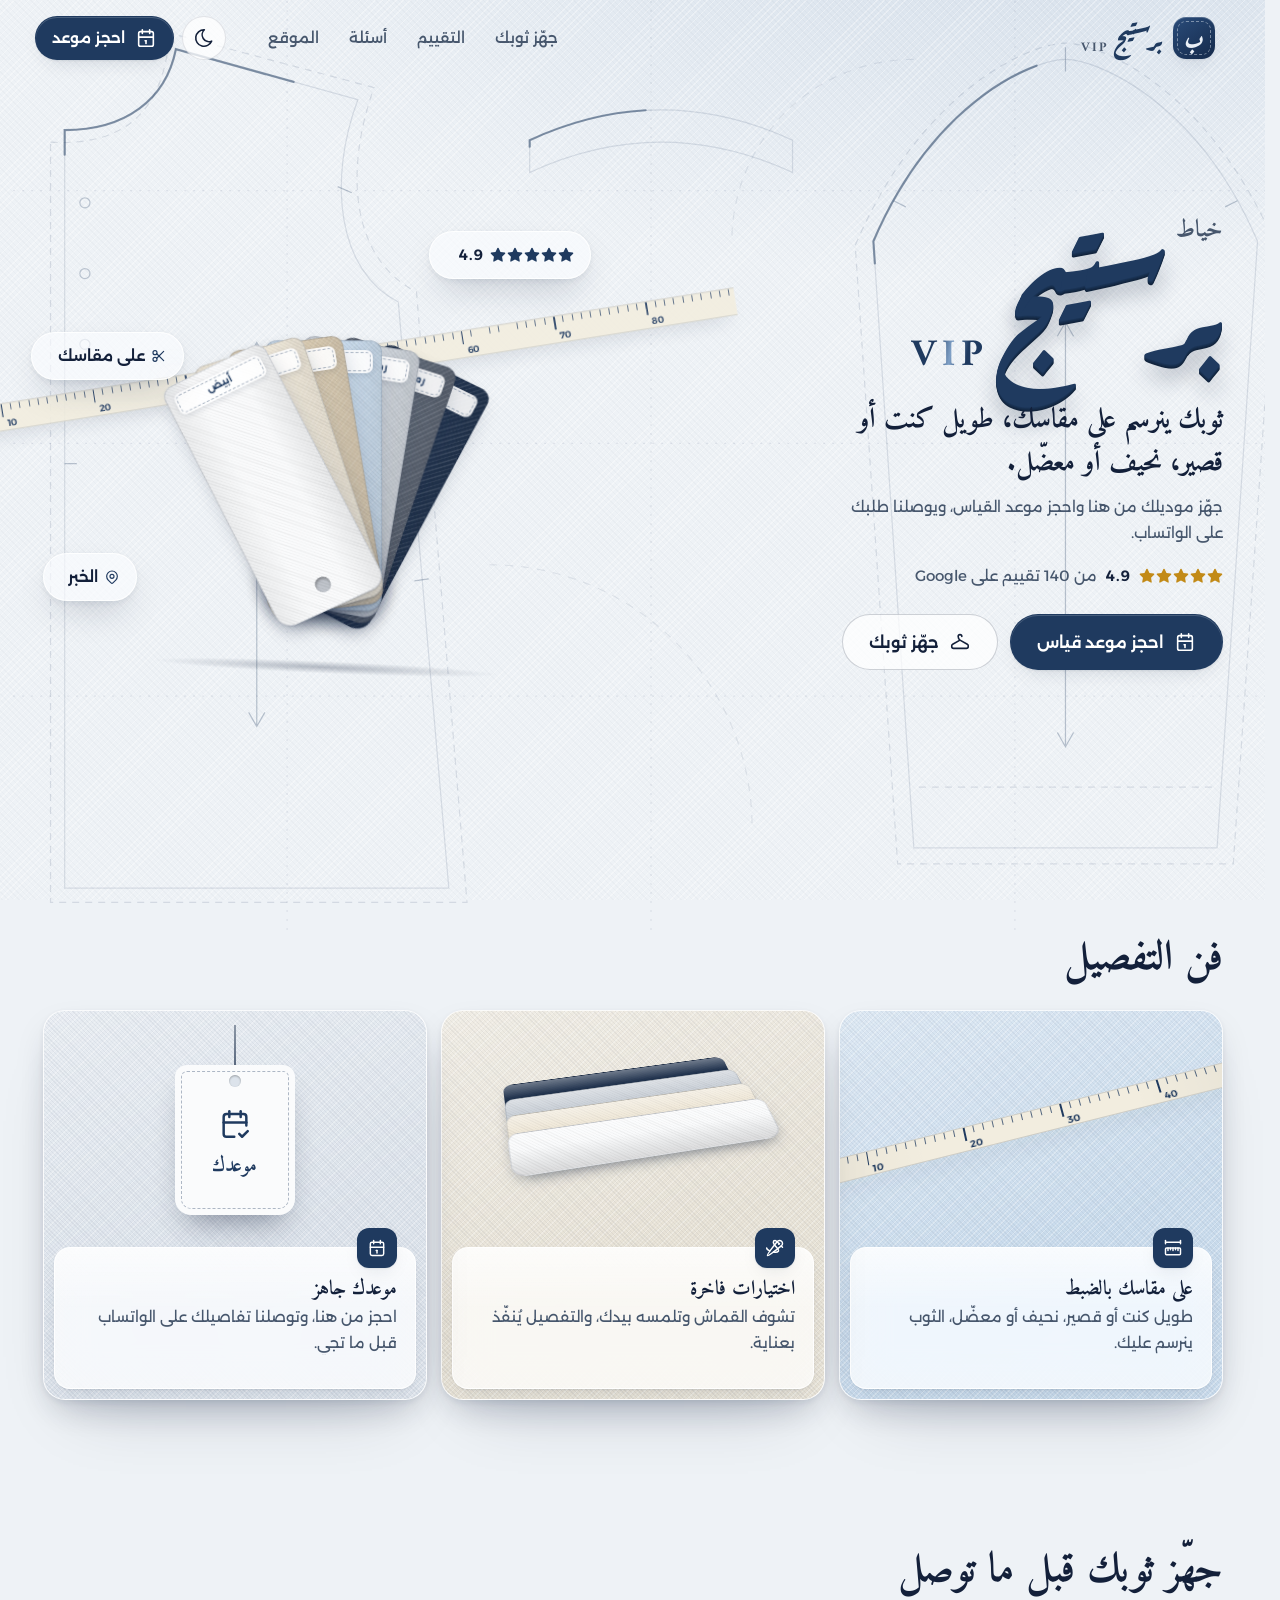
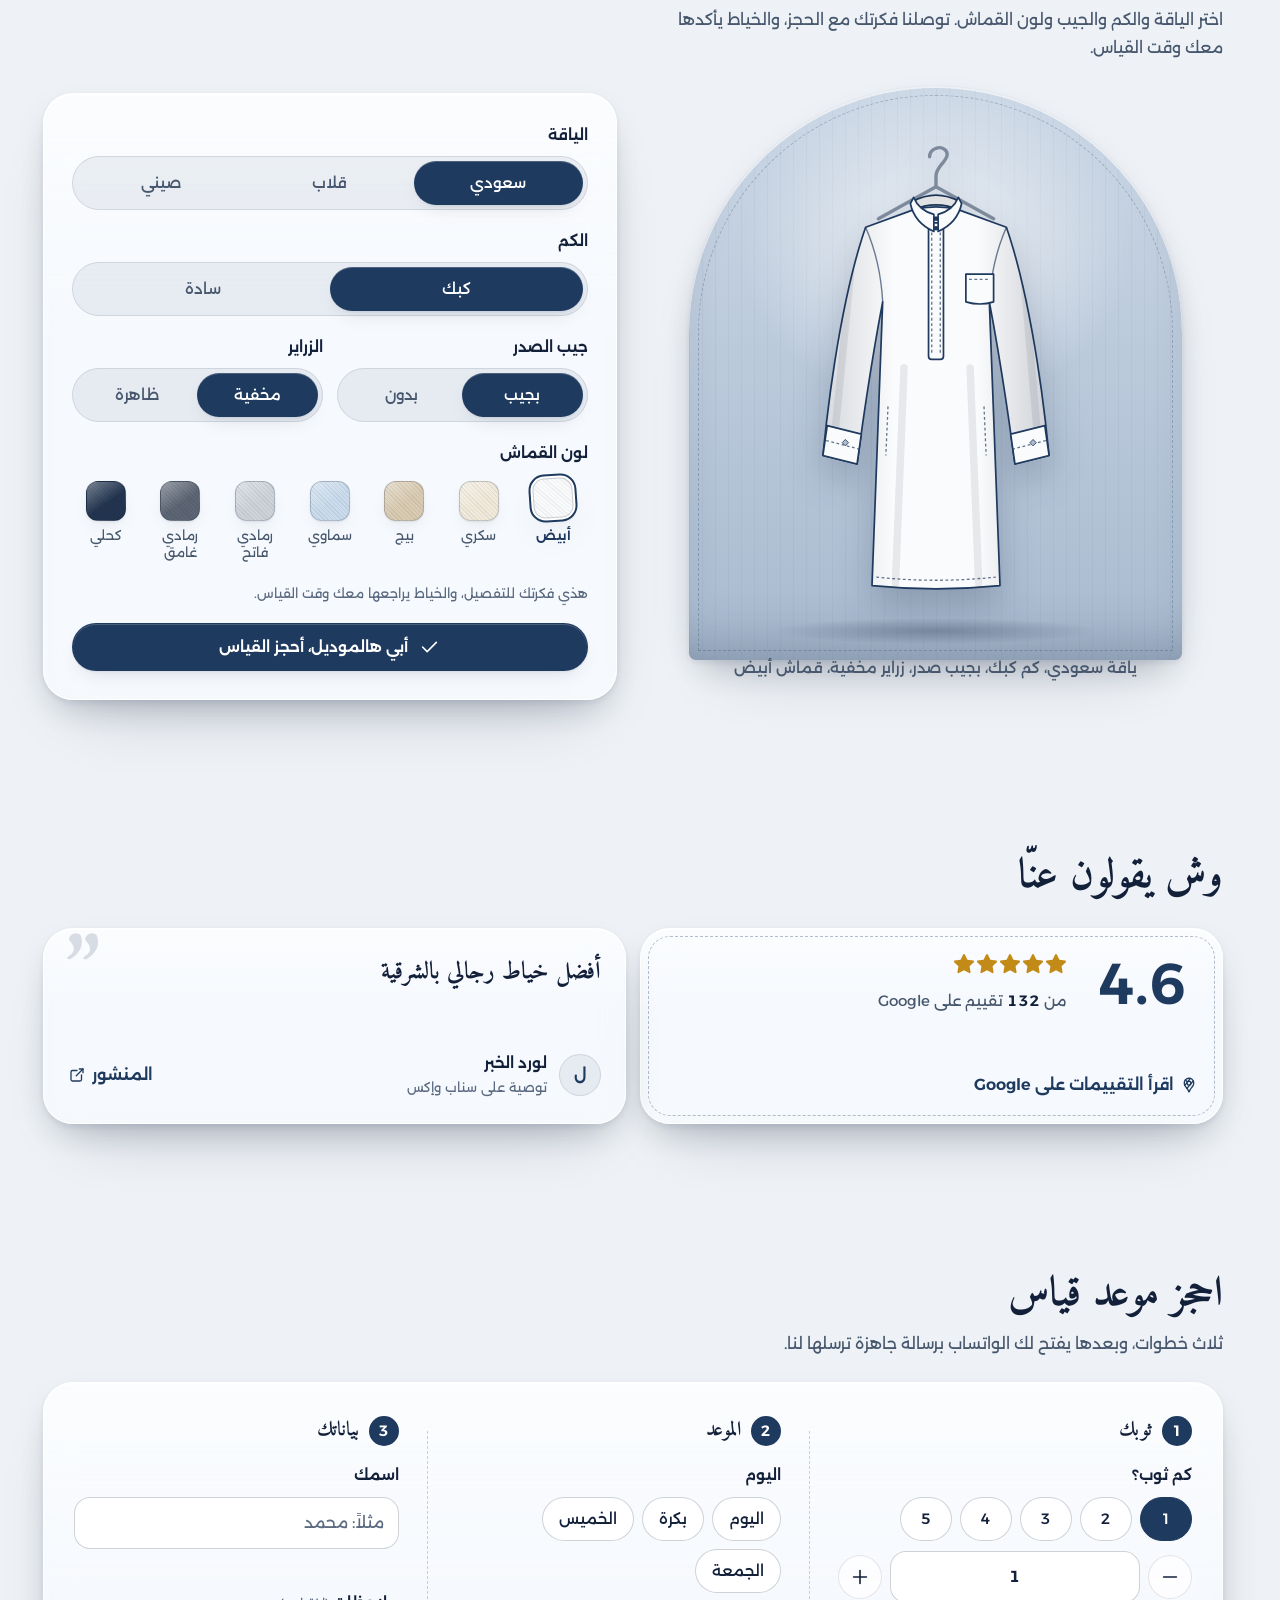
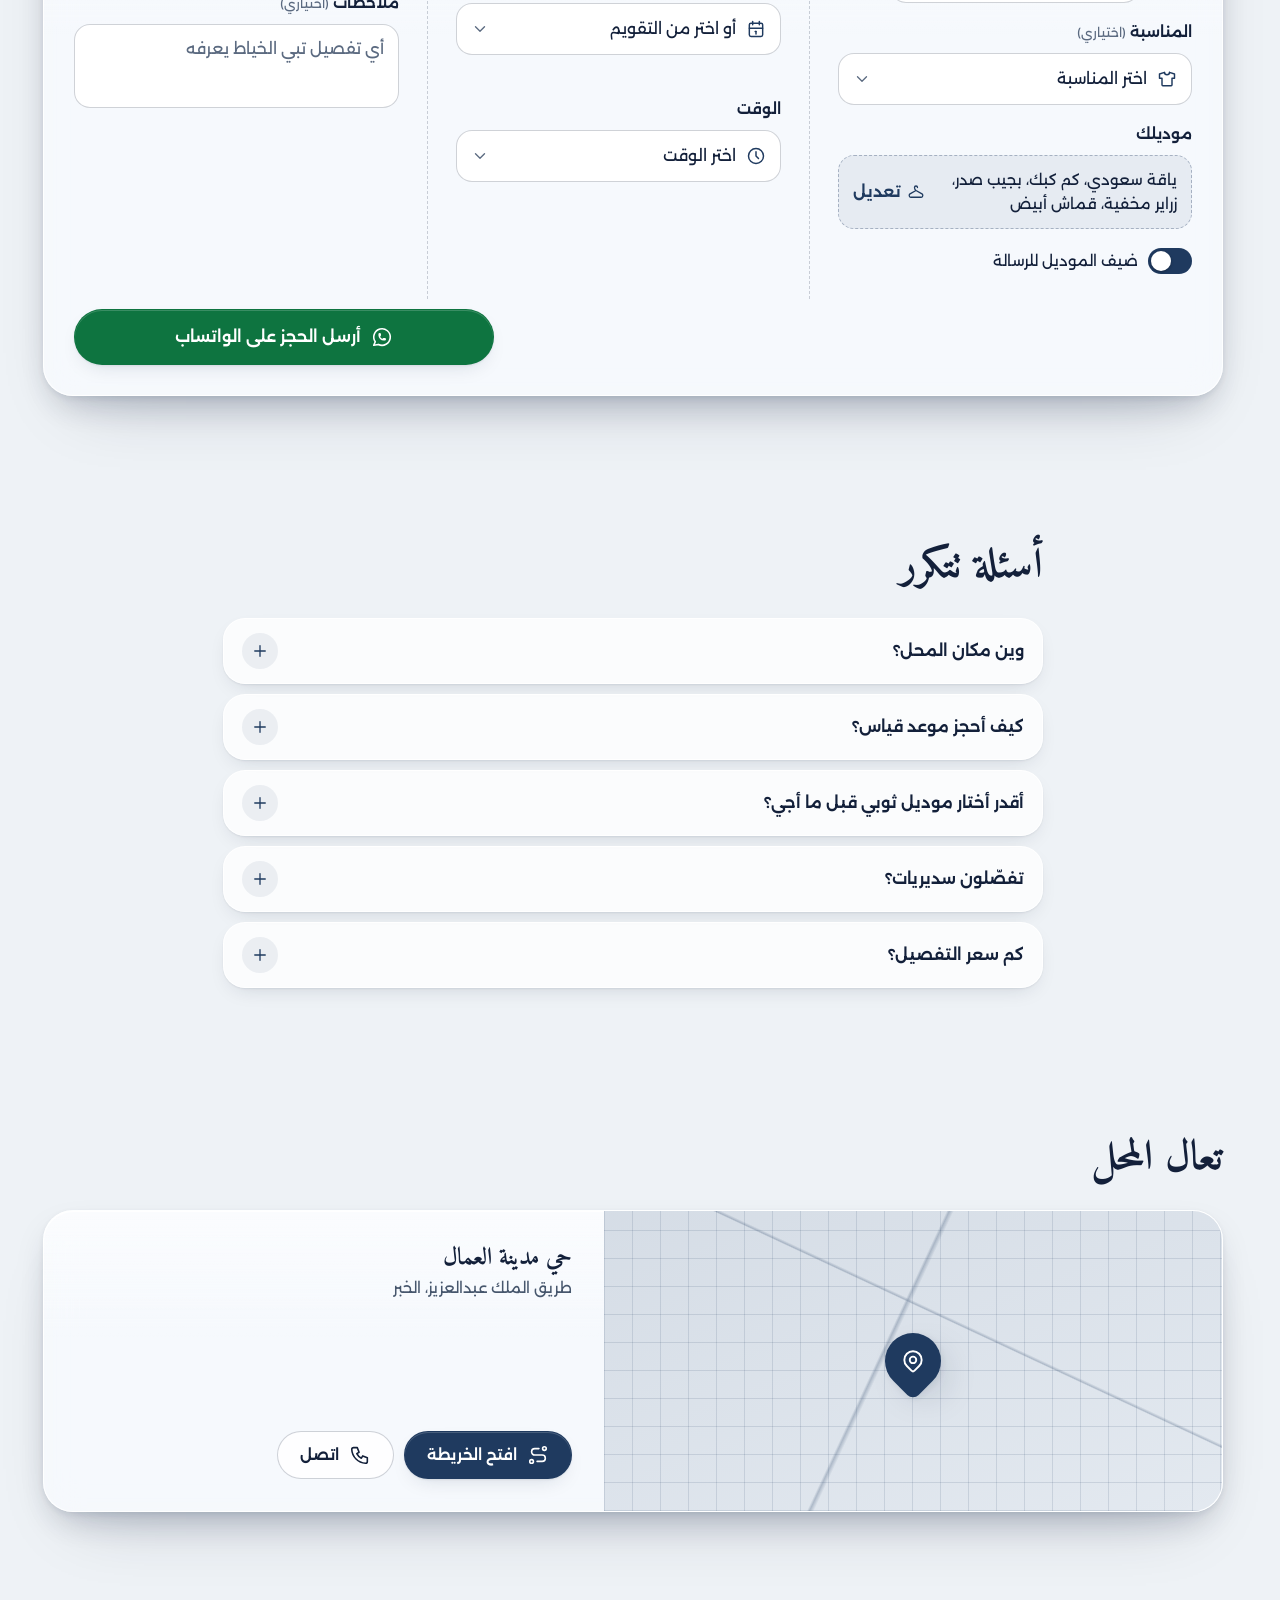
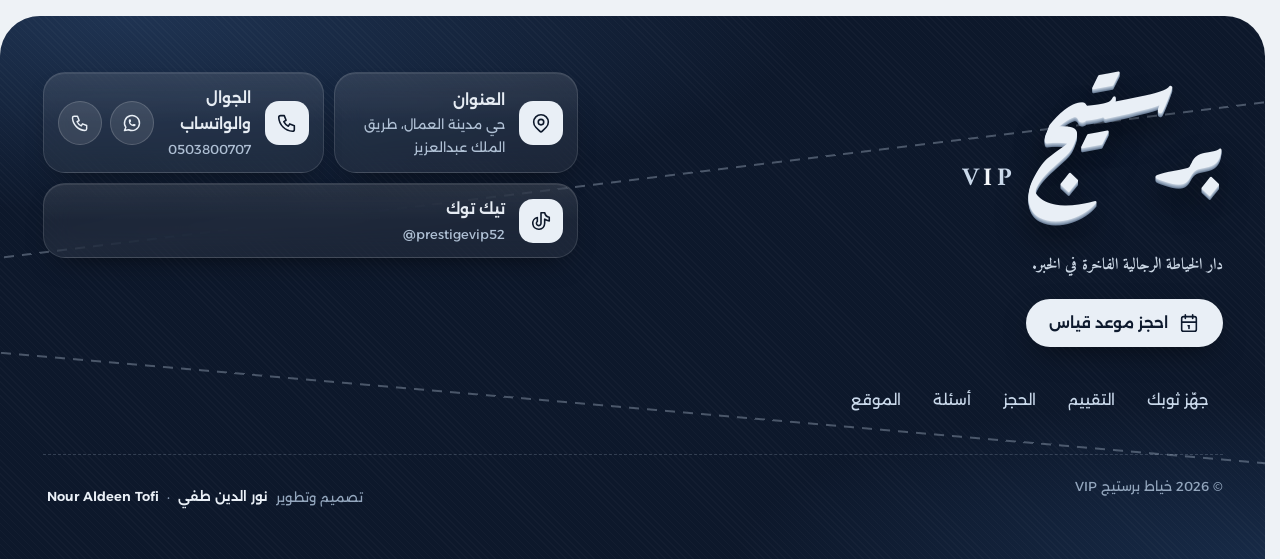
==== index.html @ ddfce071 "Publish site" ====
<!doctype html>
<html lang="ar" dir="rtl" data-theme="light">
<head>
<meta charset="utf-8">
<meta name="viewport" content="width=device-width, initial-scale=1, viewport-fit=cover">
<title>خياط برستيج VIP | تفصيل ثياب رجالية في الخبر</title>
<meta name="description" content="خياط برستيج VIP، خياط رجالي في الخبر على طريق الملك عبدالعزيز. جهّز موديل ثوبك واحجز موعد قياس يوصلنا على الواتساب.">
<meta name="robots" content="noindex, nofollow">
<link rel="canonical" href="https://nouraldeentofi.github.io/prestige-vip-tailor/">
<meta name="theme-color" content="#EEF2F6" id="metaTheme">
<meta name="color-scheme" content="light dark">
<meta property="og:type" content="website">
<meta property="og:locale" content="ar_SA">
<meta property="og:site_name" content="خياط برستيج VIP">
<meta property="og:title" content="خياط برستيج VIP | تفصيل ثياب في الخبر">
<meta property="og:description" content="ثوبك ينرسم على مقاسك. جهّز موديلك واحجز موعد القياس على الواتساب.">
<meta property="og:url" content="https://nouraldeentofi.github.io/prestige-vip-tailor/">
<meta property="og:image" content="https://nouraldeentofi.github.io/prestige-vip-tailor/assets/img/og.jpg">
<meta property="og:image:width" content="1200">
<meta property="og:image:height" content="630">
<meta name="twitter:card" content="summary_large_image">
<link rel="icon" href="assets/img/favicon.svg" type="image/svg+xml">
<link rel="icon" href="assets/img/icon-192.png" sizes="192x192" type="image/png">
<link rel="apple-touch-icon" href="assets/img/apple-touch-icon.png">
<link rel="preload" href="assets/fonts/alexandria-arabic-400-normal.woff2" as="font" type="font/woff2" crossorigin>
<link rel="preload" href="assets/fonts/aref-ruqaa-arabic-700-normal.woff2" as="font" type="font/woff2" crossorigin>
<link rel="preload" href="assets/fonts/amiri-arabic-700-normal.woff2" as="font" type="font/woff2" crossorigin>
<link rel="stylesheet" href="assets/css/site.css">
<script>(function(){try{var t=localStorage.getItem('pv-theme');if(t==='dark'||t==='light'){document.documentElement.dataset.theme=t;}}catch(e){}document.documentElement.classList.add('js');})();</script>
<script type="application/ld+json">{"@context":"https://schema.org","@graph":[{"@type":"ClothingStore","@id":"https://nouraldeentofi.github.io/prestige-vip-tailor/#business","additionalType":"https://www.wikidata.org/wiki/Q242468","name":"خياط برستيج VIP","alternateName":["خياط برستيج VIP","خياط برستيج","برستيج VIP","برستيج في آي بي","برستيج في اي بي","بريستيج VIP","خياط بريستيج","برستيج للخياطة الرجالية","Prestige VIP Tailor","Prestige VIP","Prestige Tailor Khobar","Prestige VIP Tailoring Al Khobar","برستيج VIP للخياطة الرجالية","Prestige VIP فن التفصيل"],"description":"خياط رجالي في الخبر لتفصيل الثياب على المقاس، مع حجز موعد قياس عن طريق الواتساب.","url":"https://nouraldeentofi.github.io/prestige-vip-tailor/","image":"https://nouraldeentofi.github.io/prestige-vip-tailor/assets/img/og.jpg","logo":"https://nouraldeentofi.github.io/prestige-vip-tailor/assets/img/icon-512.png","address":{"@type":"PostalAddress","streetAddress":"طريق الملك عبدالعزيز، حي مدينة العمال","addressLocality":"الخبر","addressRegion":"المنطقة الشرقية","addressCountry":"SA"},"areaServed":[{"@type":"City","name":"الخبر"},{"@type":"City","name":"الظهران"},{"@type":"City","name":"الدمام"}],"slogan":"فن التفصيل","knowsAbout":["تفصيل ثياب رجالية","ثوب سعودي","سديريات رجالية","تفصيل على المقاس","Men's thobe tailoring","Bespoke thobe","Sudairi vest"],"hasMap":"https://www.google.com/maps/search/?api=1&query=%D8%AE%D9%8A%D8%A7%D8%B7%20%D8%A8%D8%B1%D8%B3%D8%AA%D9%8A%D8%AC%20VIP&query_place_id=ChIJla3S1mPpST4RQ58vBt0TMYw","currenciesAccepted":"SAR","telephone":"+966503800707","sameAs":["https://www.tiktok.com/@prestigevip52","https://www.google.com/maps/search/?api=1&query=%D8%AE%D9%8A%D8%A7%D8%B7%20%D8%A8%D8%B1%D8%B3%D8%AA%D9%8A%D8%AC%20VIP&query_place_id=ChIJla3S1mPpST4RQ58vBt0TMYw"]},{"@type":"Service","@id":"https://nouraldeentofi.github.io/prestige-vip-tailor/#service","serviceType":"تفصيل ثياب رجالية على المقاس","name":"تفصيل ثوب رجالي وحجز موعد قياس","provider":{"@id":"https://nouraldeentofi.github.io/prestige-vip-tailor/#business"},"areaServed":{"@type":"City","name":"الخبر"},"availableChannel":{"@type":"ServiceChannel","serviceUrl":"https://nouraldeentofi.github.io/prestige-vip-tailor/#book"}},{"@type":"FAQPage","@id":"https://nouraldeentofi.github.io/prestige-vip-tailor/#faq","mainEntity":[{"@type":"Question","name":"وين مكان المحل؟","acceptedAnswer":{"@type":"Answer","text":"في الخبر، حي مدينة العمال، على طريق الملك عبدالعزيز. اضغط «افتح الخريطة» ويوديك Google Maps على طول."}},{"@type":"Question","name":"كيف أحجز موعد قياس؟","acceptedAnswer":{"@type":"Answer","text":"اختر عدد الثياب واليوم والوقت من نموذج الحجز، ويفتح لك الواتساب برسالة جاهزة ترسلها لنا."}},{"@type":"Question","name":"أقدر أختار موديل ثوبي قبل ما أجي؟","acceptedAnswer":{"@type":"Answer","text":"إيه، من قسم «جهّز ثوبك» تختار الياقة والكم وجيب الصدر والزراير ولون القماش. توصلنا فكرتك مع الحجز، والخياط يأكدها معك وقت القياس."}},{"@type":"Question","name":"تفصّلون سديريات؟","acceptedAnswer":{"@type":"Answer","text":"إيه، نفصّل السديريات الرجالية بعد. اسألنا على الواتساب عن الموديلات والأقمشة."}},{"@type":"Question","name":"كم سعر التفصيل؟","acceptedAnswer":{"@type":"Answer","text":"السعر يعتمد على القماش والموديل اللي تختاره. اسألنا على الواتساب ونرد عليك."}}]},{"@type":"WebSite","@id":"https://nouraldeentofi.github.io/prestige-vip-tailor/#website","url":"https://nouraldeentofi.github.io/prestige-vip-tailor/","name":"خياط برستيج VIP","alternateName":"Prestige VIP Tailor","inLanguage":"ar-SA","publisher":{"@id":"https://nouraldeentofi.github.io/prestige-vip-tailor/#business"}}]}</script>
</head>
<body>
<svg class="sprite" width="0" height="0" aria-hidden="true" focusable="false"><symbol id="i-arrow-left" viewBox="0 0 24 24"><g fill="none" stroke="currentColor" stroke-width="1.75" stroke-linecap="round" stroke-linejoin="round"><path d="M5 12l14 0" /> <path d="M5 12l6 6" /> <path d="M5 12l6 -6" /></g></symbol><symbol id="i-brand-google-maps" viewBox="0 0 24 24"><g fill="none" stroke="currentColor" stroke-width="1.75" stroke-linecap="round" stroke-linejoin="round"><path d="M9.5 9.5a2.5 2.5 0 1 0 5 0a2.5 2.5 0 1 0 -5 0" /> <path d="M6.428 12.494l7.314 -9.252" /> <path d="M10.002 7.935l-2.937 -2.545" /> <path d="M17.693 6.593l-8.336 9.979" /> <path d="M17.591 6.376c.472 .907 .715 1.914 .709 2.935a7.263 7.263 0 0 1 -.72 3.18a19.085 19.085 0 0 1 -2.089 3c-.784 .933 -1.49 1.93 -2.11 2.98c-.314 .62 -.568 1.27 -.757 1.938c-.121 .36 -.277 .591 -.622 .591c-.315 0 -.463 -.136 -.626 -.593a10.595 10.595 0 0 0 -.779 -1.978a18.18 18.18 0 0 0 -1.423 -2.091c-.877 -1.184 -2.179 -2.535 -2.853 -4.071a7.077 7.077 0 0 1 -.621 -2.967a6.226 6.226 0 0 1 1.476 -4.055a6.25 6.25 0 0 1 4.811 -2.245a6.462 6.462 0 0 1 1.918 .284a6.255 6.255 0 0 1 3.686 3.092" /></g></symbol><symbol id="i-brand-instagram" viewBox="0 0 24 24"><g fill="none" stroke="currentColor" stroke-width="1.75" stroke-linecap="round" stroke-linejoin="round"><path d="M3 7a4 4 0 0 1 4 -4h10a4 4 0 0 1 4 4v10a4 4 0 0 1 -4 4h-10a4 4 0 0 1 -4 -4l0 -10" /> <path d="M8.5 12a3.5 3.5 0 1 0 7 0a3.5 3.5 0 0 0 -7 0" /> <path d="M17 7v.01" /></g></symbol><symbol id="i-brand-snapchat" viewBox="0 0 24 24"><g fill="none" stroke="currentColor" stroke-width="1.75" stroke-linecap="round" stroke-linejoin="round"><path d="M16.882 7.842a4.882 4.882 0 0 0 -9.764 0c0 4.273 -.213 6.409 -4.118 8.118c2 .882 2 .882 3 3c3 0 4 2 6 2s3 -2 6 -2c1 -2.118 1 -2.118 3 -3c-3.906 -1.709 -4.118 -3.845 -4.118 -8.118m-13.882 8.119c4 -2.118 4 -4.118 1 -7.118m17 7.118c-4 -2.118 -4 -4.118 -1 -7.118" /></g></symbol><symbol id="i-brand-tiktok" viewBox="0 0 24 24"><g fill="none" stroke="currentColor" stroke-width="1.75" stroke-linecap="round" stroke-linejoin="round"><path d="M21 7.917v4.034a9.948 9.948 0 0 1 -5 -1.951v4.5a6.5 6.5 0 1 1 -8 -6.326v4.326a2.5 2.5 0 1 0 4 2v-11.5h4.083a6.005 6.005 0 0 0 4.917 4.917" /></g></symbol><symbol id="i-brand-whatsapp" viewBox="0 0 24 24"><g fill="none" stroke="currentColor" stroke-width="1.75" stroke-linecap="round" stroke-linejoin="round"><path d="M3 21l1.65 -3.8a9 9 0 1 1 3.4 2.9l-5.05 .9" /> <path d="M9 10a.5 .5 0 0 0 1 0v-1a.5 .5 0 0 0 -1 0v1a5 5 0 0 0 5 5h1a.5 .5 0 0 0 0 -1h-1a.5 .5 0 0 0 0 1" /></g></symbol><symbol id="i-building-store" viewBox="0 0 24 24"><g fill="none" stroke="currentColor" stroke-width="1.75" stroke-linecap="round" stroke-linejoin="round"><path d="M3 21l18 0" /> <path d="M3 7v1a3 3 0 0 0 6 0v-1m0 1a3 3 0 0 0 6 0v-1m0 1a3 3 0 0 0 6 0v-1h-18l2 -4h14l2 4" /> <path d="M5 21l0 -10.15" /> <path d="M19 21l0 -10.15" /> <path d="M9 21v-4a2 2 0 0 1 2 -2h2a2 2 0 0 1 2 2v4" /></g></symbol><symbol id="i-calendar-check" viewBox="0 0 24 24"><g fill="none" stroke="currentColor" stroke-width="1.75" stroke-linecap="round" stroke-linejoin="round"><path d="M11.5 21h-5.5a2 2 0 0 1 -2 -2v-12a2 2 0 0 1 2 -2h12a2 2 0 0 1 2 2v6" /> <path d="M16 3v4" /> <path d="M8 3v4" /> <path d="M4 11h16" /> <path d="M15 19l2 2l4 -4" /></g></symbol><symbol id="i-calendar" viewBox="0 0 24 24"><g fill="none" stroke="currentColor" stroke-width="1.75" stroke-linecap="round" stroke-linejoin="round"><path d="M4 7a2 2 0 0 1 2 -2h12a2 2 0 0 1 2 2v12a2 2 0 0 1 -2 2h-12a2 2 0 0 1 -2 -2v-12" /> <path d="M16 3v4" /> <path d="M8 3v4" /> <path d="M4 11h16" /> <path d="M11 15h1" /> <path d="M12 15v3" /></g></symbol><symbol id="i-check" viewBox="0 0 24 24"><g fill="none" stroke="currentColor" stroke-width="1.75" stroke-linecap="round" stroke-linejoin="round"><path d="M5 12l5 5l10 -10" /></g></symbol><symbol id="i-chevron-down" viewBox="0 0 24 24"><g fill="none" stroke="currentColor" stroke-width="1.75" stroke-linecap="round" stroke-linejoin="round"><path d="M6 9l6 6l6 -6" /></g></symbol><symbol id="i-chevron-left" viewBox="0 0 24 24"><g fill="none" stroke="currentColor" stroke-width="1.75" stroke-linecap="round" stroke-linejoin="round"><path d="M15 6l-6 6l6 6" /></g></symbol><symbol id="i-chevron-right" viewBox="0 0 24 24"><g fill="none" stroke="currentColor" stroke-width="1.75" stroke-linecap="round" stroke-linejoin="round"><path d="M9 6l6 6l-6 6" /></g></symbol><symbol id="i-clock" viewBox="0 0 24 24"><g fill="none" stroke="currentColor" stroke-width="1.75" stroke-linecap="round" stroke-linejoin="round"><path d="M3 12a9 9 0 1 0 18 0a9 9 0 0 0 -18 0" /> <path d="M12 7v5l3 3" /></g></symbol><symbol id="i-external-link" viewBox="0 0 24 24"><g fill="none" stroke="currentColor" stroke-width="1.75" stroke-linecap="round" stroke-linejoin="round"><path d="M12 6h-6a2 2 0 0 0 -2 2v10a2 2 0 0 0 2 2h10a2 2 0 0 0 2 -2v-6" /> <path d="M11 13l9 -9" /> <path d="M15 4h5v5" /></g></symbol><symbol id="i-hanger" viewBox="0 0 24 24"><g fill="none" stroke="currentColor" stroke-width="1.75" stroke-linecap="round" stroke-linejoin="round"><path d="M14 6a2 2 0 1 0 -4 0c0 1.667 .67 3 2 4h-.008l7.971 4.428a2 2 0 0 1 1.029 1.749v.823a2 2 0 0 1 -2 2h-14a2 2 0 0 1 -2 -2v-.823a2 2 0 0 1 1.029 -1.749l7.971 -4.428" /></g></symbol><symbol id="i-home" viewBox="0 0 24 24"><g fill="none" stroke="currentColor" stroke-width="1.75" stroke-linecap="round" stroke-linejoin="round"><path d="M5 12l-2 0l9 -9l9 9l-2 0" /> <path d="M5 12v7a2 2 0 0 0 2 2h10a2 2 0 0 0 2 -2v-7" /> <path d="M9 21v-6a2 2 0 0 1 2 -2h2a2 2 0 0 1 2 2v6" /></g></symbol><symbol id="i-mail" viewBox="0 0 24 24"><g fill="none" stroke="currentColor" stroke-width="1.75" stroke-linecap="round" stroke-linejoin="round"><path d="M3 7a2 2 0 0 1 2 -2h14a2 2 0 0 1 2 2v10a2 2 0 0 1 -2 2h-14a2 2 0 0 1 -2 -2v-10" /> <path d="M3 7l9 6l9 -6" /></g></symbol><symbol id="i-map-pin" viewBox="0 0 24 24"><g fill="none" stroke="currentColor" stroke-width="1.75" stroke-linecap="round" stroke-linejoin="round"><path d="M9 11a3 3 0 1 0 6 0a3 3 0 0 0 -6 0" /> <path d="M17.657 16.657l-4.243 4.243a2 2 0 0 1 -2.827 0l-4.244 -4.243a8 8 0 1 1 11.314 0" /></g></symbol><symbol id="i-message-circle" viewBox="0 0 24 24"><g fill="none" stroke="currentColor" stroke-width="1.75" stroke-linecap="round" stroke-linejoin="round"><path d="M3 20l1.3 -3.9c-2.324 -3.437 -1.426 -7.872 2.1 -10.374c3.526 -2.501 8.59 -2.296 11.845 .48c3.255 2.777 3.695 7.266 1.029 10.501c-2.666 3.235 -7.615 4.215 -11.574 2.293l-4.7 1" /></g></symbol><symbol id="i-minus" viewBox="0 0 24 24"><g fill="none" stroke="currentColor" stroke-width="1.75" stroke-linecap="round" stroke-linejoin="round"><path d="M5 12l14 0" /></g></symbol><symbol id="i-moon" viewBox="0 0 24 24"><g fill="none" stroke="currentColor" stroke-width="1.75" stroke-linecap="round" stroke-linejoin="round"><path d="M12 3c.132 0 .263 0 .393 0a7.5 7.5 0 0 0 7.92 12.446a9 9 0 1 1 -8.313 -12.454l0 .008" /></g></symbol><symbol id="i-needle-thread" viewBox="0 0 24 24"><g fill="none" stroke="currentColor" stroke-width="1.75" stroke-linecap="round" stroke-linejoin="round"><path d="M3 21c-.667 -.667 3.262 -6.236 11.785 -16.709a3.5 3.5 0 1 1 5.078 4.791c-10.575 8.612 -16.196 12.585 -16.863 11.918" /> <path d="M17.5 6.5l-1 1" /> <path d="M17 7c-2.333 -2.667 -3.5 -4 -5 -4s-2 1 -2 2c0 4 8.161 8.406 6 11c-1.056 1.268 -3.363 1.285 -5.75 .808" /> <path d="M5.739 15.425c-1.393 -.565 -3.739 -1.925 -3.739 -3.425" /> <path d="M19.5 9.5l1.5 1.5" /></g></symbol><symbol id="i-phone" viewBox="0 0 24 24"><g fill="none" stroke="currentColor" stroke-width="1.75" stroke-linecap="round" stroke-linejoin="round"><path d="M5 4h4l2 5l-2.5 1.5a11 11 0 0 0 5 5l1.5 -2.5l5 2v4a2 2 0 0 1 -2 2a16 16 0 0 1 -15 -15a2 2 0 0 1 2 -2" /></g></symbol><symbol id="i-photo" viewBox="0 0 24 24"><g fill="none" stroke="currentColor" stroke-width="1.75" stroke-linecap="round" stroke-linejoin="round"><path d="M15 8h.01" /> <path d="M3 6a3 3 0 0 1 3 -3h12a3 3 0 0 1 3 3v12a3 3 0 0 1 -3 3h-12a3 3 0 0 1 -3 -3v-12" /> <path d="M3 16l5 -5c.928 -.893 2.072 -.893 3 0l5 5" /> <path d="M14 14l1 -1c.928 -.893 2.072 -.893 3 0l3 3" /></g></symbol><symbol id="i-plus" viewBox="0 0 24 24"><g fill="none" stroke="currentColor" stroke-width="1.75" stroke-linecap="round" stroke-linejoin="round"><path d="M12 5l0 14" /> <path d="M5 12l14 0" /></g></symbol><symbol id="i-route" viewBox="0 0 24 24"><g fill="none" stroke="currentColor" stroke-width="1.75" stroke-linecap="round" stroke-linejoin="round"><path d="M3 19a2 2 0 1 0 4 0a2 2 0 0 0 -4 0" /> <path d="M19 7a2 2 0 1 0 0 -4a2 2 0 0 0 0 4" /> <path d="M11 19h5.5a3.5 3.5 0 0 0 0 -7h-8a3.5 3.5 0 0 1 0 -7h4.5" /></g></symbol><symbol id="i-ruler-measure" viewBox="0 0 24 24"><g fill="none" stroke="currentColor" stroke-width="1.75" stroke-linecap="round" stroke-linejoin="round"><path d="M19.875 12c.621 0 1.125 .512 1.125 1.143v5.714c0 .631 -.504 1.143 -1.125 1.143h-15.875a1 1 0 0 1 -1 -1v-5.857c0 -.631 .504 -1.143 1.125 -1.143h15.75" /> <path d="M9 12v2" /> <path d="M6 12v3" /> <path d="M12 12v3" /> <path d="M18 12v3" /> <path d="M15 12v2" /> <path d="M3 3v4" /> <path d="M3 5h18" /> <path d="M21 3v4" /></g></symbol><symbol id="i-scissors" viewBox="0 0 24 24"><g fill="none" stroke="currentColor" stroke-width="1.75" stroke-linecap="round" stroke-linejoin="round"><path d="M3 7a3 3 0 1 0 6 0a3 3 0 1 0 -6 0" /> <path d="M3 17a3 3 0 1 0 6 0a3 3 0 1 0 -6 0" /> <path d="M8.6 8.6l10.4 10.4" /> <path d="M8.6 15.4l10.4 -10.4" /></g></symbol><symbol id="i-send" viewBox="0 0 24 24"><g fill="none" stroke="currentColor" stroke-width="1.75" stroke-linecap="round" stroke-linejoin="round"><path d="M10 14l11 -11" /> <path d="M21 3l-6.5 18a.55 .55 0 0 1 -1 0l-3.5 -7l-7 -3.5a.55 .55 0 0 1 0 -1l18 -6.5" /></g></symbol><symbol id="i-shirt" viewBox="0 0 24 24"><g fill="none" stroke="currentColor" stroke-width="1.75" stroke-linecap="round" stroke-linejoin="round"><path d="M15 4l6 2v5h-3v8a1 1 0 0 1 -1 1h-10a1 1 0 0 1 -1 -1v-8h-3v-5l6 -2a3 3 0 0 0 6 0" /></g></symbol><symbol id="i-star-filled" viewBox="0 0 24 24"><g fill="currentColor" stroke="none"><path d="M8.243 7.34l-6.38 .925l-.113 .023a1 1 0 0 0 -.44 1.684l4.622 4.499l-1.09 6.355l-.013 .11a1 1 0 0 0 1.464 .944l5.706 -3l5.693 3l.1 .046a1 1 0 0 0 1.352 -1.1l-1.091 -6.355l4.624 -4.5l.078 -.085a1 1 0 0 0 -.633 -1.62l-6.38 -.926l-2.852 -5.78a1 1 0 0 0 -1.794 0l-2.853 5.78z" /></g></symbol><symbol id="i-star" viewBox="0 0 24 24"><g fill="none" stroke="currentColor" stroke-width="1.75" stroke-linecap="round" stroke-linejoin="round"><path d="M12 17.75l-6.172 3.245l1.179 -6.873l-5 -4.867l6.9 -1l3.086 -6.253l3.086 6.253l6.9 1l-5 4.867l1.179 6.873l-6.158 -3.245" /></g></symbol><symbol id="i-sun" viewBox="0 0 24 24"><g fill="none" stroke="currentColor" stroke-width="1.75" stroke-linecap="round" stroke-linejoin="round"><path d="M8 12a4 4 0 1 0 8 0a4 4 0 1 0 -8 0" /> <path d="M3 12h1m8 -9v1m8 8h1m-9 8v1m-6.4 -15.4l.7 .7m12.1 -.7l-.7 .7m0 11.4l.7 .7m-12.1 -.7l-.7 .7" /></g></symbol><symbol id="i-user" viewBox="0 0 24 24"><g fill="none" stroke="currentColor" stroke-width="1.75" stroke-linecap="round" stroke-linejoin="round"><path d="M8 7a4 4 0 1 0 8 0a4 4 0 0 0 -8 0" /> <path d="M6 21v-2a4 4 0 0 1 4 -4h4a4 4 0 0 1 4 4v2" /></g></symbol><symbol id="i-x" viewBox="0 0 24 24"><g fill="none" stroke="currentColor" stroke-width="1.75" stroke-linecap="round" stroke-linejoin="round"><path d="M18 6l-12 12" /> <path d="M6 6l12 12" /></g></symbol></svg>
<a class="skip" href="#main">تخطَّ للمحتوى</a>

<!-- خلفية المفهوم: ورقة باترون الخياط ترسم نفسها (ما تتفاعل مع الماوس) -->
<div class="atelier" aria-hidden="true">
  <svg class="pattern" viewBox="0 0 1440 1000" preserveAspectRatio="xMidYMid slice" focusable="false">
    <g class="p-grid">
      <path d="M0 500H1440M0 250H1440M0 750H1440M360 0V1000M720 0V1000M1080 0V1000"/>
      <path class="p-arc" d="M560 620A260 260 0 0 1 820 880"/>
      <path class="p-arc" d="M980 120A180 180 0 0 0 800 300"/>
    </g>
    <g class="p-piece">
      <path d="M140 190C200 190 240 160 250 110L430 160C400 240 410 330 470 360L520 940L140 940Z"/>
      <path class="p-seam" d="M126 202C204 206 238 168 244 94L446 148C416 232 424 318 488 350L538 954L126 954Z"/>
      <path class="p-trace" pathLength="1" d="M140 190C200 190 240 160 250 110L430 160C400 240 410 330 470 360L520 940L140 940Z"/>
      <path class="p-grain" d="M330 400V780M322 414L330 400L338 414M322 766L330 780L338 766"/>
      <path class="p-notch" d="M410 246L424 252M486 636L500 634M140 520H152"/>
      <circle cx="160" cy="262" r="5"/><circle cx="160" cy="332" r="5"/><circle cx="160" cy="402" r="5"/>
    </g>
    <g class="p-piece">
      <path d="M940 300C1000 160 1100 120 1130 120C1160 120 1260 160 1320 300L1280 900L980 900Z"/>
      <path class="p-seam" d="M922 304C990 146 1098 104 1130 104C1162 104 1270 146 1338 304L1296 916L964 916Z"/>
      <path class="p-trace p-trace-2" pathLength="1" d="M940 300C1000 160 1100 120 1130 120C1160 120 1260 160 1320 300L1280 900L980 900Z"/>
      <path class="p-grain" d="M1130 380V800M1122 394L1130 380L1138 394M1122 786L1130 800L1138 786"/>
      <path class="p-seam" d="M985 840H1275"/>
      <path class="p-notch" d="M1130 108V132M960 260L972 266M1300 260L1288 266"/>
    </g>
    <g class="p-piece">
      <path d="M600 200Q730 140 860 200L860 232Q730 172 600 232Z"/>
      <path class="p-trace p-trace-3" pathLength="1" d="M600 200Q730 140 860 200L860 232Q730 172 600 232Z"/>
    </g>
  </svg>
  <div class="sheen"></div>
</div>

<header class="hdr" id="hdr">
  <div class="hdr-in wrap">
    <a class="brand" href="#home" aria-label="خياط برستيج VIP، الرئيسية">
<span class="mono" aria-hidden="true"><span>ب</span></span>      <span class="brand-txt" aria-hidden="true"><span class="brand-mark">برستيج</span><span class="brand-vip" dir="ltr">VIP</span></span>
    </a>
    <nav class="hdr-nav" aria-label="أقسام الصفحة">
      <a href="#thobe" data-nav="thobe">جهّز ثوبك</a>
      <a href="#reviews" data-nav="reviews">التقييم</a>
      <a href="#faq" data-nav="faq">أسئلة</a>
      <a href="#visit" data-nav="visit">الموقع</a>
    </nav>
    <div class="hdr-act">
      <button class="icon-btn" id="themeBtn" type="button" aria-pressed="false" aria-label="الوضع الليلي">
        <span class="tb-ic"><svg class="ic tb-moon" aria-hidden="true" focusable="false"><use href="#i-moon"></use></svg><svg class="ic tb-sun" aria-hidden="true" focusable="false"><use href="#i-sun"></use></svg></span>
      </button>
      <a class="btn btn-primary btn-sm hdr-cta" href="#book"><svg class="ic " aria-hidden="true" focusable="false"><use href="#i-calendar"></use></svg><span>احجز موعد</span></a>
    </div>
  </div>
  <div class="progress" aria-hidden="true"><i></i></div>
</header>

<main id="main">

<!-- ========== HERO ========== -->
<section class="hero" id="home" aria-labelledby="h1">
  <div class="hero-grid wrap">
    <div class="hero-stage" aria-hidden="true">
      <div class="tape"><div class="tape-run">
<span>0</span><span>10</span><span>20</span><span>30</span><span>40</span><span>50</span><span>60</span><span>70</span><span>80</span><span>90</span><span>100</span><span>110</span><span>120</span><span>130</span><span>140</span><span>150</span><span>160</span><span>170</span><span>180</span><span>190</span><span>0</span><span>10</span><span>20</span><span>30</span><span>40</span><span>50</span><span>60</span><span>70</span><span>80</span><span>90</span><span>100</span><span>110</span><span>120</span><span>130</span><span>140</span><span>150</span><span>160</span><span>170</span><span>180</span><span>190</span>      </div></div>
      <div class="scene">
        <div class="fan">
          <div class="sw" style="--i:0;--c:#FAFBFC;--ink:#1F3A5F"><div class="sw-face"><span class="sw-tag">أبيض</span><span class="sw-hole"></span></div></div>
          <div class="sw" style="--i:1;--c:#F1EADB;--ink:#1F3A5F"><div class="sw-face"><span class="sw-tag">سكري</span><span class="sw-hole"></span></div></div>
          <div class="sw" style="--i:2;--c:#D9CBB2;--ink:#1F3A5F"><div class="sw-face"><span class="sw-tag">بيج</span><span class="sw-hole"></span></div></div>
          <div class="sw" style="--i:3;--c:#C9DBEC;--ink:#1F3A5F"><div class="sw-face"><span class="sw-tag">سماوي</span><span class="sw-hole"></span></div></div>
          <div class="sw" style="--i:4;--c:#CDD3DA;--ink:#1F3A5F"><div class="sw-face"><span class="sw-tag">رمادي فاتح</span><span class="sw-hole"></span></div></div>
          <div class="sw" style="--i:5;--c:#5C6573;--ink:#EEF2F6"><div class="sw-face"><span class="sw-tag">رمادي غامق</span><span class="sw-hole"></span></div></div>
          <div class="sw" style="--i:6;--c:#22344F;--ink:#EEF2F6"><div class="sw-face"><span class="sw-tag">كحلي</span><span class="sw-hole"></span></div></div>
        </div>
        <div class="scene-floor"></div>
      </div>
<div class="hchip hchip-a glass"><span class="stars" aria-hidden="true"><svg class="ic st" style="--k:0" focusable="false"><use href="#i-star-filled"></use></svg><svg class="ic st" style="--k:1" focusable="false"><use href="#i-star-filled"></use></svg><svg class="ic st" style="--k:2" focusable="false"><use href="#i-star-filled"></use></svg><svg class="ic st" style="--k:3" focusable="false"><use href="#i-star-filled"></use></svg><svg class="ic st" style="--k:4" focusable="false"><use href="#i-star-filled"></use></svg></span><b dir="ltr">4.9</b></div>      <div class="hchip hchip-b glass"><svg class="ic " aria-hidden="true" focusable="false"><use href="#i-map-pin"></use></svg><span>الخبر</span></div>
      <div class="hchip hchip-c glass"><svg class="ic " aria-hidden="true" focusable="false"><use href="#i-scissors"></use></svg><span>على مقاسك</span></div>
    </div>

    <div class="hero-copy">
      <h1 id="h1" class="hero-title">
        <span class="ht-kind enter" style="--d:1">خياط</span>
        <span class="ht-mark enter" style="--d:2">برستيج</span>
        <span class="ht-vip enter" style="--d:3" dir="ltr">VIP</span>
      </h1>
      <p class="hero-lead enter" style="--d:4">ثوبك ينرسم على مقاسك، طويل كنت أو قصير، نحيف أو معضّل.</p>
      <p class="hero-sub enter" style="--d:5">جهّز موديلك من هنا واحجز موعد القياس، ويوصلنا طلبك على الواتساب.</p>
      <div class="hero-meta enter" style="--d:5">
<a class="hero-rate" href="#reviews"><span class="stars" aria-hidden="true"><svg class="ic st" style="--k:0" focusable="false"><use href="#i-star-filled"></use></svg><svg class="ic st" style="--k:1" focusable="false"><use href="#i-star-filled"></use></svg><svg class="ic st" style="--k:2" focusable="false"><use href="#i-star-filled"></use></svg><svg class="ic st" style="--k:3" focusable="false"><use href="#i-star-filled"></use></svg><svg class="ic st" style="--k:4" focusable="false"><use href="#i-star-filled"></use></svg></span><b dir="ltr">4.9</b><span>من <span dir="ltr">140</span> تقييم على Google</span></a>        <span class="open-badge" id="openBadge" hidden><i></i><span>مفتوح الحين · يقفل 11:00 بالليل</span></span>
      </div>
      <div class="hero-cta enter" style="--d:6">
        <a class="btn btn-primary btn-lg shine" id="heroCta" href="#book"><svg class="ic " aria-hidden="true" focusable="false"><use href="#i-calendar"></use></svg><span>احجز موعد قياس</span></a>
        <a class="btn btn-ghost btn-lg d-only" href="#thobe"><svg class="ic " aria-hidden="true" focusable="false"><use href="#i-hanger"></use></svg><span>جهّز ثوبك</span></a>
      </div>
      <ul class="quick enter" style="--d:7" aria-label="تواصل سريع">
<li><a class="q" href="tel:+966503800707"><svg class="ic " aria-hidden="true" focusable="false"><use href="#i-phone"></use></svg><span>اتصل</span></a></li><li><a class="q q-wa" href="https://wa.me/966503800707" target="_blank" rel="noopener"><svg class="ic " aria-hidden="true" focusable="false"><use href="#i-brand-whatsapp"></use></svg><span>واتساب</span></a></li>        <li><a class="q" href="https://www.google.com/maps/search/?api=1&amp;query=%D8%AE%D9%8A%D8%A7%D8%B7%20%D8%A8%D8%B1%D8%B3%D8%AA%D9%8A%D8%AC%20VIP&amp;query_place_id=ChIJla3S1mPpST4RQ58vBt0TMYw" target="_blank" rel="noopener"><svg class="ic " aria-hidden="true" focusable="false"><use href="#i-map-pin"></use></svg><span>الموقع</span></a></li>
<li><a class="q" href="https://www.tiktok.com/@prestigevip52" target="_blank" rel="noopener"><svg class="ic " aria-hidden="true" focusable="false"><use href="#i-brand-tiktok"></use></svg><span>تيك توك</span></a></li>      </ul>
    </div>
  </div>
</section>

<!-- ========== ليش برستيج ========== -->
<section class="sec" id="why" aria-labelledby="why-h">
  <div class="wrap">
    <header class="sec-head">
      <h2 id="why-h" class="h2 slide">فن التفصيل</h2>
    </header>
    <div class="swipe why-row" data-swipe role="region" aria-label="ليش برستيج، اسحب للمزيد">
      <article class="why-card rv" style="--fab:#C9DBEC">
        <div class="why-art" aria-hidden="true">
          <div class="mini-tape"><div class="tape-run"><span>0</span><span>10</span><span>20</span><span>30</span><span>40</span><span>50</span><span>60</span><span>70</span><span>80</span><span>90</span><span>100</span><span>110</span><span>0</span><span>10</span><span>20</span><span>30</span><span>40</span><span>50</span><span>60</span><span>70</span><span>80</span><span>90</span><span>100</span><span>110</span></div></div>
        </div>
        <div class="why-body glass-soft">
          <span class="why-ic"><svg class="ic " aria-hidden="true" focusable="false"><use href="#i-ruler-measure"></use></svg></span>
          <h3>على مقاسك بالضبط</h3>
          <p>طويل كنت أو قصير، نحيف أو معضّل، الثوب ينرسم عليك.</p>
        </div>
      </article>
      <article class="why-card rv" style="--fab:#E7E2D6">
        <div class="why-art" aria-hidden="true">
          <div class="folds">
            <span style="--j:0;--f:#22344F"></span><span style="--j:1;--f:#CDD3DA"></span><span style="--j:2;--f:#F1EADB"></span><span style="--j:3;--f:#FAFBFC"></span>
          </div>
        </div>
        <div class="why-body glass-soft">
          <span class="why-ic"><svg class="ic " aria-hidden="true" focusable="false"><use href="#i-needle-thread"></use></svg></span>
          <h3>اختيارات فاخرة</h3>
          <p>تشوف القماش وتلمسه بيدك، والتفصيل يُنفّذ بعناية.</p>
        </div>
      </article>
      <article class="why-card rv" style="--fab:#DCE3EB">
        <div class="why-art" aria-hidden="true">
          <div class="tag3d"><span class="tag-string"></span><span class="tag-card"><svg class="ic " aria-hidden="true" focusable="false"><use href="#i-calendar-check"></use></svg><b>موعدك</b></span></div>
        </div>
        <div class="why-body glass-soft">
          <span class="why-ic"><svg class="ic " aria-hidden="true" focusable="false"><use href="#i-calendar"></use></svg></span>
          <h3>موعدك جاهز</h3>
          <p>احجز من هنا، وتوصلنا تفاصيلك على الواتساب قبل ما تجي.</p>
        </div>
      </article>
    </div>
    <div class="dots m-only" aria-hidden="true"></div>
  </div>
</section>

<!-- ========== جهّز ثوبك ========== -->
<section class="sec builder" id="thobe" aria-labelledby="thobe-h">
  <div class="wrap">
    <header class="sec-head">
      <h2 id="thobe-h" class="h2 slide">جهّز ثوبك قبل ما توصل</h2>
      <p class="sec-sub rv">اختر الياقة والكم والجيب ولون القماش. توصلنا فكرتك مع الحجز، والخياط يأكدها معك وقت القياس.</p>
    </header>
    <form class="bld" id="bld" onsubmit="return false" aria-label="تجهيز موديل الثوب">
      <div class="bld-stage rv">
        <div class="turn">
          <svg class="thobe" id="thobeSvg" viewBox="0 0 300 430" role="img" aria-labelledby="thobeCap" data-collar="saudi" data-cuff="kabak" data-pocket="yes" data-buttons="hidden" style="--fab:#FAFBFC;--seam:#1F3A5F">
            <defs>
              <clipPath id="tbClip"><path d="M128 62L84 78C66 130 52 210 44 292L76 300C84 240 92 190 100 148L90 414Q150 420 210 414L200 148C208 190 216 240 224 300L256 292C248 210 234 130 216 78L172 62Q150 56 128 62Z"/></clipPath>
              <linearGradient id="tbShade" x1="0" x2="1" y1="0" y2="0">
                <stop offset="0" stop-color="#0B1830" stop-opacity=".16"/><stop offset=".32" stop-color="#0B1830" stop-opacity="0"/>
                <stop offset=".68" stop-color="#0B1830" stop-opacity="0"/><stop offset="1" stop-color="#0B1830" stop-opacity=".2"/>
              </linearGradient>
              <linearGradient id="tbSheen" x1="0" x2="1" y1="0" y2=".25">
                <stop offset="0" stop-color="#fff" stop-opacity="0"/><stop offset=".5" stop-color="#fff" stop-opacity=".55"/><stop offset="1" stop-color="#fff" stop-opacity="0"/>
              </linearGradient>
            </defs>
            <title id="thobeCap">رسمة ثوب تتغير حسب اختياراتك</title>
            <!-- hanger -->
            <g class="hanger"><path d="M150 40V30C150 22 158 18 160 12C162 6 156 2 150 4C145 6 144 10 144 12"/><path d="M150 40L96 70M150 40L204 70"/></g>
            <!-- body -->
            <path class="cloth" d="M128 62L84 78C66 130 52 210 44 292L76 300C84 240 92 190 100 148L90 414Q150 420 210 414L200 148C208 190 216 240 224 300L256 292C248 210 234 130 216 78L172 62Q150 56 128 62Z"/>
            <g clip-path="url(#tbClip)">
              <rect class="shade" x="40" y="50" width="220" height="380" fill="url(#tbShade)"/>
              <path class="fold" d="M120 210L112 412M182 210L190 412M70 120L54 284M232 120L246 284"/>
            </g>
            <path class="seam" d="M84 78Q98 110 100 148M216 78Q202 110 200 148"/>
            <path class="stitch" d="M94 406Q150 412 206 406"/>
            <path class="stitch" d="M105 246L103 292M195 246L197 292"/>
            <!-- placket -->
            <g class="placket"><rect class="cloth" x="143" y="74" width="14" height="128" rx="3"/><path class="stitch" d="M146 78V198M154 78V198"/></g>
            <g class="opt opt-buttons-shown"><circle cx="150" cy="102" r="2.6"/><circle cx="150" cy="128" r="2.6"/><circle cx="150" cy="154" r="2.6"/><circle cx="150" cy="180" r="2.6"/></g>
            <!-- chest pocket (wearer's left = viewer's right) -->
            <g class="opt opt-pocket"><path class="cloth" d="M178 122H204V148Q191 152 178 148Z"/><path class="stitch" d="M181 127H201"/></g>
            <!-- cuffs -->
            <g class="opt opt-cuff-kabak"><path class="cloth" d="M44 292L76 300L80 272L48 264Z"/><path class="stitch" d="M47 278L78 286"/><path class="link" d="M62 280l3 -3l3 3l-3 3z"/><path class="cloth" d="M256 292L224 300L220 272L252 264Z"/><path class="stitch" d="M253 278L222 286"/><path class="link" d="M238 280l3 -3l3 3l-3 3z"/></g>
            <g class="opt opt-cuff-sada"><path class="cloth" d="M44 292L76 300L78 286L46 279Z"/><circle class="btn-dot" cx="61" cy="290" r="2"/><path class="cloth" d="M256 292L224 300L222 286L254 279Z"/><circle class="btn-dot" cx="239" cy="290" r="2"/></g>
            <!-- collars -->
            <g class="opt opt-collar-saudi"><path class="cloth back" d="M128 54Q150 42 172 54L172 62Q150 52 128 62Z"/><path class="cloth" d="M126 56Q130 74 148 82L148 66Q134 62 129 50Z"/><path class="cloth" d="M174 56Q170 74 152 82L152 66Q166 62 171 50Z"/><circle class="btn-dot" cx="150" cy="70" r="2.2"/><circle class="btn-dot" cx="150" cy="79" r="2.2"/></g>
            <g class="opt opt-collar-qallab"><path class="cloth back" d="M128 52Q150 42 172 52L172 60Q150 50 128 60Z"/><path class="cloth" d="M128 54Q133 70 147 80L140 98L123 72Q121 61 128 54Z"/><path class="cloth" d="M172 54Q167 70 153 80L160 98L177 72Q179 61 172 54Z"/><circle class="btn-dot" cx="150" cy="82" r="2.2"/></g>
            <g class="opt opt-collar-sini"><path class="cloth back" d="M130 58Q150 50 170 58L170 62Q150 55 130 62Z"/><path class="cloth" d="M128 60Q133 72 148 76L148 68Q137 66 131 57Z"/><path class="cloth" d="M172 60Q167 72 152 76L152 68Q163 66 169 57Z"/></g>
          </svg>
          <div class="turn-sheen" aria-hidden="true"><i></i></div>
        </div>
        <div class="turn-floor" aria-hidden="true"></div>
        <p class="bld-cap" id="bldCap" aria-live="polite">ياقة سعودي، كم كبك، بجيب صدر، زراير مخفية، قماش أبيض</p>
      </div>

      <div class="bld-opts glass rv">
        <fieldset class="og">
          <legend>الياقة</legend>
          <div class="seg" style="--n:3">
            <label><input type="radio" name="collar" value="saudi" data-t="ياقة سعودي" checked><span>سعودي</span></label>
            <label><input type="radio" name="collar" value="qallab" data-t="ياقة قلاب"><span>قلاب</span></label>
            <label><input type="radio" name="collar" value="sini" data-t="ياقة صيني"><span>صيني</span></label>
            <i class="seg-ind" aria-hidden="true"></i>
          </div>
        </fieldset>
        <fieldset class="og">
          <legend>الكم</legend>
          <div class="seg" style="--n:2">
            <label><input type="radio" name="cuff" value="kabak" data-t="كم كبك" checked><span>كبك</span></label>
            <label><input type="radio" name="cuff" value="sada" data-t="كم سادة"><span>سادة</span></label>
            <i class="seg-ind" aria-hidden="true"></i>
          </div>
        </fieldset>
        <div class="og-pair">
          <fieldset class="og">
            <legend>جيب الصدر</legend>
            <div class="seg" style="--n:2">
              <label><input type="radio" name="pocket" value="yes" data-t="بجيب صدر" checked><span>بجيب</span></label>
              <label><input type="radio" name="pocket" value="no" data-t="بدون جيب صدر"><span>بدون</span></label>
              <i class="seg-ind" aria-hidden="true"></i>
            </div>
          </fieldset>
          <fieldset class="og">
            <legend>الزراير</legend>
            <div class="seg" style="--n:2">
              <label><input type="radio" name="buttons" value="hidden" data-t="زراير مخفية" checked><span>مخفية</span></label>
              <label><input type="radio" name="buttons" value="shown" data-t="زراير ظاهرة"><span>ظاهرة</span></label>
              <i class="seg-ind" aria-hidden="true"></i>
            </div>
          </fieldset>
        </div>
        <fieldset class="og">
          <legend>لون القماش</legend>
          <div class="colors">
            <label class="col"><input type="radio" name="color" value="#FAFBFC" data-t="قماش أبيض" data-seam="#1F3A5F" checked><span class="col-chip" style="--c:#FAFBFC"></span><span class="col-n">أبيض</span></label>
            <label class="col"><input type="radio" name="color" value="#F1EADB" data-t="قماش سكري" data-seam="#1F3A5F" ><span class="col-chip" style="--c:#F1EADB"></span><span class="col-n">سكري</span></label>
            <label class="col"><input type="radio" name="color" value="#D9CBB2" data-t="قماش بيج" data-seam="#1F3A5F" ><span class="col-chip" style="--c:#D9CBB2"></span><span class="col-n">بيج</span></label>
            <label class="col"><input type="radio" name="color" value="#C9DBEC" data-t="قماش سماوي" data-seam="#1F3A5F" ><span class="col-chip" style="--c:#C9DBEC"></span><span class="col-n">سماوي</span></label>
            <label class="col"><input type="radio" name="color" value="#CDD3DA" data-t="قماش رمادي فاتح" data-seam="#1F3A5F" ><span class="col-chip" style="--c:#CDD3DA"></span><span class="col-n">رمادي فاتح</span></label>
            <label class="col"><input type="radio" name="color" value="#5C6573" data-t="قماش رمادي غامق" data-seam="#E6ECF3" ><span class="col-chip" style="--c:#5C6573"></span><span class="col-n">رمادي غامق</span></label>
            <label class="col"><input type="radio" name="color" value="#22344F" data-t="قماش كحلي" data-seam="#E6ECF3" ><span class="col-chip" style="--c:#22344F"></span><span class="col-n">كحلي</span></label>
          </div>
        </fieldset>
        <p class="bld-note">هذي فكرتك للتفصيل، والخياط يراجعها معك وقت القياس.</p>
        <a class="btn btn-primary btn-block" href="#book" id="bldToBook"><svg class="ic " aria-hidden="true" focusable="false"><use href="#i-check"></use></svg><span>أبي هالموديل، أحجز القياس</span></a>
      </div>
    </form>
  </div>
</section>

<!-- ========== التقييم ========== -->
<section class="sec" id="reviews" aria-labelledby="rev-h">
  <div class="wrap">
    <header class="sec-head">
      <h2 id="rev-h" class="h2 slide">وش يقولون عنّا</h2>
    </header>
    <div class="proof">
      <div class="rate-card glass stitched rv">
        <div class="rate-top">
          <span class="rate-num count" data-to="4.9" data-dec="1" dir="ltr">4.9</span>
          <div>
            <span class="stars" aria-hidden="true"><svg class="ic st" style="--k:0" focusable="false"><use href="#i-star-filled"></use></svg><svg class="ic st" style="--k:1" focusable="false"><use href="#i-star-filled"></use></svg><svg class="ic st" style="--k:2" focusable="false"><use href="#i-star-filled"></use></svg><svg class="ic st" style="--k:3" focusable="false"><use href="#i-star-filled"></use></svg><svg class="ic st" style="--k:4" focusable="false"><use href="#i-star-filled"></use></svg></span>
            <p class="rate-of">من <b class="count" data-to="140" dir="ltr">140</b> تقييم على Google</p>
          </div>
        </div>
        <a class="link-soft" href="https://www.google.com/maps/search/?api=1&amp;query=%D8%AE%D9%8A%D8%A7%D8%B7%20%D8%A8%D8%B1%D8%B3%D8%AA%D9%8A%D8%AC%20VIP&amp;query_place_id=ChIJla3S1mPpST4RQ58vBt0TMYw" target="_blank" rel="noopener"><svg class="ic " aria-hidden="true" focusable="false"><use href="#i-brand-google-maps"></use></svg><span>اقرأ التقييمات على Google</span></a>
      </div>
      <figure class="rec-card glass rv">
        <span class="rec-q" aria-hidden="true">”</span>
        <blockquote><p>أفضل خياط رجالي بالشرقية</p></blockquote>
        <figcaption>
          <span class="av" aria-hidden="true">ل</span>
          <span><b>لورد الخبر</b><small>توصية على سناب وإكس</small></span>
<a class="link-soft rec-link" href="https://x.com/Lordalkhobar/status/2018580608998572121" target="_blank" rel="noopener"><span>المنشور</span><svg class="ic " aria-hidden="true" focusable="false"><use href="#i-external-link"></use></svg></a>        </figcaption>
      </figure>
    </div>
  </div>
</section>


<!-- ========== الحجز ========== -->
<section class="sec book" id="book" aria-labelledby="book-h">
  <div class="wrap">
    <header class="sec-head">
      <h2 id="book-h" class="h2 slide">احجز موعد قياس</h2>
      <p class="sec-sub rv">ثلاث خطوات، وبعدها يفتح لك الواتساب برسالة جاهزة ترسلها لنا.</p>
    </header>
    <form class="wz glass rv" id="wz" novalidate>
      <div class="wz-top">
        <button class="icon-btn wz-back" type="button" id="wzBack" aria-label="الخطوة السابقة"><svg class="ic " aria-hidden="true" focusable="false"><use href="#i-arrow-right"></use></svg></button>
        <div class="wz-prog" aria-hidden="true"><i id="wzBar"></i></div>
        <span class="wz-count" id="wzCount" aria-live="polite">الخطوة <span dir="ltr">1</span> من <span dir="ltr">3</span></span>
      </div>
      <div class="wz-steps">
        <fieldset class="wz-step is-on" data-step="1">
          <legend class="wz-lg"><span class="wz-n" dir="ltr">1</span>ثوبك</legend>
          <div class="fld">
            <span class="lbl" id="lCount">كم ثوب؟</span>
            <div class="chips" role="group" aria-labelledby="lCount">
<button type="button" class="chip on" data-count="1" aria-pressed="true"><span dir="ltr">1</span></button><button type="button" class="chip" data-count="2" aria-pressed="false"><span dir="ltr">2</span></button><button type="button" class="chip" data-count="3" aria-pressed="false"><span dir="ltr">3</span></button><button type="button" class="chip" data-count="4" aria-pressed="false"><span dir="ltr">4</span></button><button type="button" class="chip" data-count="5" aria-pressed="false"><span dir="ltr">5</span></button>            </div>
            <div class="stepper">
              <button type="button" class="icon-btn" data-step-count="-1" aria-label="أقل"><svg class="ic " aria-hidden="true" focusable="false"><use href="#i-minus"></use></svg></button>
              <input class="inp inp-num" id="fCount" name="count" type="text" inputmode="numeric" pattern="[0-9]*" value="1" aria-labelledby="lCount" enterkeyhint="next" dir="ltr" autocomplete="off">
              <button type="button" class="icon-btn" data-step-count="1" aria-label="أكثر"><svg class="ic " aria-hidden="true" focusable="false"><use href="#i-plus"></use></svg></button>
            </div>
          </div>
          <div class="fld">
            <span class="lbl" id="lOcc">المناسبة <small>(اختياري)</small></span>
            <div class="dd" id="ddOcc" data-title="وش المناسبة؟">
              <button type="button" class="inp dd-btn" aria-haspopup="listbox" aria-expanded="false" aria-labelledby="lOcc ddOccVal"><svg class="ic dd-ic" aria-hidden="true" focusable="false"><use href="#i-shirt"></use></svg><span class="dd-val" id="ddOccVal" data-ph="اختر المناسبة">اختر المناسبة</span><svg class="ic dd-chev" aria-hidden="true" focusable="false"><use href="#i-chevron-down"></use></svg></button>
              <div class="pop"><ul class="dd-list" role="listbox" tabindex="-1" aria-labelledby="lOcc">
<li role="option" aria-selected="false" data-value="لبس يومي"><span>لبس يومي</span><svg class="ic ok" aria-hidden="true" focusable="false"><use href="#i-check"></use></svg></li><li role="option" aria-selected="false" data-value="الدوام"><span>الدوام</span><svg class="ic ok" aria-hidden="true" focusable="false"><use href="#i-check"></use></svg></li><li role="option" aria-selected="false" data-value="العيد"><span>العيد</span><svg class="ic ok" aria-hidden="true" focusable="false"><use href="#i-check"></use></svg></li><li role="option" aria-selected="false" data-value="زواج"><span>زواج</span><svg class="ic ok" aria-hidden="true" focusable="false"><use href="#i-check"></use></svg></li><li role="option" aria-selected="false" data-value="مناسبة رسمية"><span>مناسبة رسمية</span><svg class="ic ok" aria-hidden="true" focusable="false"><use href="#i-check"></use></svg></li>              </ul></div>
            </div>
          </div>
          <div class="fld">
            <span class="lbl">موديلك</span>
            <div class="design-sum">
              <p id="fDesignTxt">ياقة سعودي، كم كبك، بجيب صدر، زراير مخفية، قماش أبيض</p>
              <a class="link-soft" href="#thobe"><svg class="ic " aria-hidden="true" focusable="false"><use href="#i-hanger"></use></svg><span>تعديل</span></a>
            </div>
            <label class="switch"><input type="checkbox" id="fIncDesign" checked><span class="sw-track" aria-hidden="true"><i></i></span><span>ضيف الموديل للرسالة</span></label>
          </div>
        </fieldset>

        <fieldset class="wz-step" data-step="2">
          <legend class="wz-lg"><span class="wz-n" dir="ltr">2</span>الموعد</legend>
          <div class="fld">
            <span class="lbl" id="lDate">اليوم</span>
            <div class="chips" role="group" aria-labelledby="lDate" id="dateChips">
              <button type="button" class="chip" data-quick="today">اليوم</button>
              <button type="button" class="chip" data-quick="tomorrow">بكرة</button>
              <button type="button" class="chip" data-quick="thu">الخميس</button>
              <button type="button" class="chip" data-quick="fri">الجمعة</button>
            </div>
            <div class="dd dd-cal" id="ddDate" data-title="اختر اليوم">
              <button type="button" class="inp dd-btn" aria-haspopup="dialog" aria-expanded="false" aria-labelledby="lDate ddDateVal"><svg class="ic dd-ic" aria-hidden="true" focusable="false"><use href="#i-calendar"></use></svg><span class="dd-val" id="ddDateVal" data-ph="أو اختر من التقويم">أو اختر من التقويم</span><svg class="ic dd-chev" aria-hidden="true" focusable="false"><use href="#i-chevron-down"></use></svg></button>
              <div class="pop"><div class="cal" id="cal"></div></div>
            </div>
            <p class="err" data-for="date" aria-live="polite"></p>
          </div>
          <div class="fld">
            <span class="lbl" id="lTime">الوقت</span>
            <div class="dd" id="ddTime" data-title="اختر الوقت">
              <button type="button" class="inp dd-btn" aria-haspopup="listbox" aria-expanded="false" aria-labelledby="lTime ddTimeVal"><svg class="ic dd-ic" aria-hidden="true" focusable="false"><use href="#i-clock"></use></svg><span class="dd-val" id="ddTimeVal" data-ph="اختر الوقت">اختر الوقت</span><svg class="ic dd-chev" aria-hidden="true" focusable="false"><use href="#i-chevron-down"></use></svg></button>
              <div class="pop"><ul class="dd-list" role="listbox" tabindex="-1" aria-labelledby="lTime"></ul></div>
            </div>
            <p class="err" data-for="time" aria-live="polite"></p>
          </div>
        </fieldset>

        <fieldset class="wz-step" data-step="3">
          <legend class="wz-lg"><span class="wz-n" dir="ltr">3</span>بياناتك</legend>
          <div class="fld">
            <label class="lbl" for="fName">اسمك</label>
            <input class="inp" id="fName" name="name" type="text" autocomplete="given-name" enterkeyhint="next" placeholder="مثلاً: محمد">
            <p class="err" data-for="name" aria-live="polite"></p>
          </div>
          <div class="fld">
            <label class="lbl" for="fNotes">ملاحظات <small>(اختياري)</small></label>
            <textarea class="inp" id="fNotes" name="notes" rows="2" enterkeyhint="done" placeholder="أي تفصيل تبي الخياط يعرفه"></textarea>
          </div>
          <dl class="wz-sum m-only" id="wzSum"></dl>
        </fieldset>
      </div>
      <div class="wz-nav">
        <button class="btn btn-primary btn-lg btn-block" type="button" id="wzNext"><span>التالي</span><svg class="ic " aria-hidden="true" focusable="false"><use href="#i-arrow-left"></use></svg></button>
        <button class="btn btn-wa btn-lg btn-block shine" type="submit" id="wzSend"><svg class="ic " aria-hidden="true" focusable="false"><use href="#i-brand-whatsapp"></use></svg><span>أرسل الحجز على الواتساب</span></button>
      </div>
    </form>
  </div>
</section>

<!-- ========== أسئلة ========== -->
<section class="sec" id="faq" aria-labelledby="faq-h">
  <div class="wrap wrap-narrow">
    <header class="sec-head"><h2 id="faq-h" class="h2 slide">أسئلة تتكرر</h2></header>
    <div class="faq">
      <details class="faq-item rv">
        <summary><span>وين مكان المحل؟</span><span class="faq-ic" aria-hidden="true"><svg class="ic " aria-hidden="true" focusable="false"><use href="#i-plus"></use></svg></span></summary>
        <div class="faq-a"><p>في الخبر، حي مدينة العمال، على طريق الملك عبدالعزيز. اضغط «افتح الخريطة» ويوديك Google Maps على طول.</p></div>
      </details>
      <details class="faq-item rv">
        <summary><span>كيف أحجز موعد قياس؟</span><span class="faq-ic" aria-hidden="true"><svg class="ic " aria-hidden="true" focusable="false"><use href="#i-plus"></use></svg></span></summary>
        <div class="faq-a"><p>اختر عدد الثياب واليوم والوقت من نموذج الحجز، ويفتح لك الواتساب برسالة جاهزة ترسلها لنا.</p></div>
      </details>
      <details class="faq-item rv">
        <summary><span>أقدر أختار موديل ثوبي قبل ما أجي؟</span><span class="faq-ic" aria-hidden="true"><svg class="ic " aria-hidden="true" focusable="false"><use href="#i-plus"></use></svg></span></summary>
        <div class="faq-a"><p>إيه، من قسم «جهّز ثوبك» تختار الياقة والكم وجيب الصدر والزراير ولون القماش. توصلنا فكرتك مع الحجز، والخياط يأكدها معك وقت القياس.</p></div>
      </details>
      <details class="faq-item rv">
        <summary><span>تفصّلون سديريات؟</span><span class="faq-ic" aria-hidden="true"><svg class="ic " aria-hidden="true" focusable="false"><use href="#i-plus"></use></svg></span></summary>
        <div class="faq-a"><p>إيه، نفصّل السديريات الرجالية بعد. اسألنا على الواتساب عن الموديلات والأقمشة.</p></div>
      </details>
      <details class="faq-item rv">
        <summary><span>كم سعر التفصيل؟</span><span class="faq-ic" aria-hidden="true"><svg class="ic " aria-hidden="true" focusable="false"><use href="#i-plus"></use></svg></span></summary>
        <div class="faq-a"><p>السعر يعتمد على القماش والموديل اللي تختاره. اسألنا على الواتساب ونرد عليك.</p></div>
      </details>
    </div>
  </div>
</section>

<!-- ========== الموقع ========== -->
<section class="sec" id="visit" aria-labelledby="visit-h">
  <div class="wrap">
    <header class="sec-head"><h2 id="visit-h" class="h2 slide">تعال المحل</h2></header>
    <div class="visit glass rv">
      <div class="visit-map" aria-hidden="true">
<div class="vm-art"><span class="vm-pin"><svg class="ic " aria-hidden="true" focusable="false"><use href="#i-map-pin"></use></svg></span><span class="vm-ring"></span><span class="vm-ring r2"></span></div>      </div>
      <div class="visit-info">
        <p class="visit-addr"><b>حي مدينة العمال</b><span>طريق الملك عبدالعزيز، الخبر</span></p>
        <span class="open-badge" data-open-badge hidden><i></i><span>مفتوح الحين · يقفل 11:00 بالليل</span></span>
        <div class="visit-btns">
          <a class="btn btn-primary" href="https://www.google.com/maps/search/?api=1&amp;query=%D8%AE%D9%8A%D8%A7%D8%B7%20%D8%A8%D8%B1%D8%B3%D8%AA%D9%8A%D8%AC%20VIP&amp;query_place_id=ChIJla3S1mPpST4RQ58vBt0TMYw" target="_blank" rel="noopener"><svg class="ic " aria-hidden="true" focusable="false"><use href="#i-route"></use></svg><span>افتح الخريطة</span></a>
<a class="btn btn-ghost" href="tel:+966503800707"><svg class="ic " aria-hidden="true" focusable="false"><use href="#i-phone"></use></svg><span>اتصل</span></a>        </div>
      </div>
    </div>
  </div>
</section>

</main>

<!-- ========== الفوتر ========== -->
<footer class="ftr" id="ftr">
  <div class="ftr-bg" aria-hidden="true"></div>
  <div class="wrap ftr-in">
    <div class="ftr-brand">
      <p class="ftr-mark" aria-hidden="true"><span>برستيج</span><span class="ftr-vip" dir="ltr">VIP</span></p>
      <p class="ftr-line">دار الخياطة الرجالية الفاخرة في الخبر.</p>
      <a class="btn btn-pearl" href="#book"><svg class="ic " aria-hidden="true" focusable="false"><use href="#i-calendar"></use></svg><span>احجز موعد قياس</span></a>
    </div>
    <ul class="ftr-cards" aria-label="تواصل">
      <li><a class="fc" href="https://www.google.com/maps/search/?api=1&amp;query=%D8%AE%D9%8A%D8%A7%D8%B7%20%D8%A8%D8%B1%D8%B3%D8%AA%D9%8A%D8%AC%20VIP&amp;query_place_id=ChIJla3S1mPpST4RQ58vBt0TMYw" target="_blank" rel="noopener"><span class="fc-ic"><svg class="ic " aria-hidden="true" focusable="false"><use href="#i-map-pin"></use></svg></span><span><b>العنوان</b><small>حي مدينة العمال، طريق الملك عبدالعزيز</small></span></a></li>
      <li><div class="fc fc-split"><span class="fc-ic"><svg class="ic " aria-hidden="true" focusable="false"><use href="#i-phone"></use></svg></span><span><b>الجوال والواتساب</b><small dir="ltr">0503800707</small></span>
        <span class="fc-acts"><a class="fc-act" href="https://wa.me/966503800707" target="_blank" rel="noopener" aria-label="واتساب 0503800707"><svg class="ic " aria-hidden="true" focusable="false"><use href="#i-brand-whatsapp"></use></svg></a><a class="fc-act" href="tel:+966503800707" aria-label="اتصل 0503800707"><svg class="ic " aria-hidden="true" focusable="false"><use href="#i-phone"></use></svg></a></span></div></li>
<li><a class="fc" href="https://www.tiktok.com/@prestigevip52" target="_blank" rel="noopener"><span class="fc-ic"><svg class="ic " aria-hidden="true" focusable="false"><use href="#i-brand-tiktok"></use></svg></span><span><b>تيك توك</b><small dir="ltr">@prestigevip52</small></span></a></li>    </ul>
    <nav class="ftr-nav" aria-label="روابط الصفحة">
      <a href="#thobe">جهّز ثوبك</a><a href="#reviews">التقييم</a><a href="#book">الحجز</a><a href="#faq">أسئلة</a><a href="#visit">الموقع</a>
    </nav>
    <div class="ftr-base">
      <p>© <span dir="ltr">2026</span> خياط برستيج VIP</p>
      <p class="maker">تصميم وتطوير <a href="https://nouraldeentofi.com" target="_blank" rel="noopener">نور الدين طفي</a> · <a href="https://nouraldeentofi.com" target="_blank" rel="noopener" dir="ltr">Nour Aldeen Tofi</a></p>
    </div>
  </div>
</footer>

<!-- شريط التطبيق على الجوال -->
<nav class="dock glass" id="dock" aria-label="تنقل سريع">
  <a href="#home" data-sec="home" class="on"><svg class="ic " aria-hidden="true" focusable="false"><use href="#i-home"></use></svg><span>الرئيسية</span></a>
  <a href="#thobe" data-sec="thobe"><svg class="ic " aria-hidden="true" focusable="false"><use href="#i-hanger"></use></svg><span>ثوبك</span></a>
  <a href="#book" data-sec="book" class="dock-main"><span class="dm-btn"><svg class="ic " aria-hidden="true" focusable="false"><use href="#i-calendar"></use></svg></span><span>احجز</span></a>
<a href="#reviews" data-sec="reviews"><svg class="ic " aria-hidden="true" focusable="false"><use href="#i-star"></use></svg><span>التقييم</span></a><a href="https://wa.me/966503800707" target="_blank" rel="noopener" class="dock-wa"><svg class="ic " aria-hidden="true" focusable="false"><use href="#i-brand-whatsapp"></use></svg><span>واتساب</span></a></nav>

<!-- زر الحجز العائم على الديسكتوب -->
<a class="fab glass" id="fab" href="#book" tabindex="-1" aria-hidden="true"><svg class="ic " aria-hidden="true" focusable="false"><use href="#i-calendar"></use></svg><span>احجز موعد قياس</span></a>

<!-- Bottom sheet -->
<div class="scrim" id="scrim" hidden></div>
<div class="sheet glass" id="sheet" role="dialog" aria-modal="true" aria-labelledby="sheetTitle" hidden>
  <div class="sheet-grip" aria-hidden="true"></div>
  <div class="sheet-head"><h3 id="sheetTitle"></h3><button class="icon-btn" type="button" id="sheetClose" aria-label="إغلاق"><svg class="ic " aria-hidden="true" focusable="false"><use href="#i-x"></use></svg></button></div>
  <div class="sheet-body" id="sheetBody"></div>
</div>


<script>window.CONFIG = {"name": "خياط برستيج VIP", "wa": "966503800707", "tel": "tel:+966503800707", "hours": {}, "tz": "Asia/Riyadh"};</script>
<script src="assets/js/site.js" defer></script>
</body>
</html>
---- assets/css/site.css ----
/* =========================================================
   خياط برستيج VIP — site.css
   المفهوم: ورقة الباترون + القماش + الغرزة
   الألوان المؤقتة: كحلي على أبيض قماشي (تتبدل لما يوصل الشعار)
   ========================================================= */

/* ---------- Fonts (self-hosted, with metric-matched fallbacks so nothing jumps) ---------- */
@font-face{font-family:"Alexandria";src:url(../fonts/alexandria-arabic-400-normal.woff2) format("woff2");font-weight:400;font-display:swap;unicode-range:U+0600-06FF,U+0750-077F,U+0870-088E,U+0890-0891,U+0897-08E1,U+08E3-08FF,U+200C-200E,U+2010-2011,U+204F,U+2E41,U+FB50-FDFF,U+FE70-FE74,U+FE76-FEFC}
@font-face{font-family:"Alexandria";src:url(../fonts/alexandria-arabic-500-normal.woff2) format("woff2");font-weight:500;font-display:swap;unicode-range:U+0600-06FF,U+0750-077F,U+0870-088E,U+0890-0891,U+0897-08E1,U+08E3-08FF,U+200C-200E,U+2010-2011,U+204F,U+2E41,U+FB50-FDFF,U+FE70-FE74,U+FE76-FEFC}
@font-face{font-family:"Alexandria";src:url(../fonts/alexandria-arabic-600-normal.woff2) format("woff2");font-weight:600;font-display:swap;unicode-range:U+0600-06FF,U+0750-077F,U+0870-088E,U+0890-0891,U+0897-08E1,U+08E3-08FF,U+200C-200E,U+2010-2011,U+204F,U+2E41,U+FB50-FDFF,U+FE70-FE74,U+FE76-FEFC}
@font-face{font-family:"Alexandria";src:url(../fonts/alexandria-latin-400-normal.woff2) format("woff2");font-weight:400;font-display:swap;unicode-range:U+0000-00FF,U+0131,U+0152-0153,U+02BB-02BC,U+02C6,U+02DA,U+02DC,U+0304,U+0308,U+0329,U+2000-206F,U+20AC,U+2122,U+2191,U+2193,U+2212,U+2215,U+FEFF,U+FFFD}
@font-face{font-family:"Alexandria";src:url(../fonts/alexandria-latin-500-normal.woff2) format("woff2");font-weight:500;font-display:swap;unicode-range:U+0000-00FF,U+0131,U+0152-0153,U+02BB-02BC,U+02C6,U+02DA,U+02DC,U+0304,U+0308,U+0329,U+2000-206F,U+20AC,U+2122,U+2191,U+2193,U+2212,U+2215,U+FEFF,U+FFFD}
@font-face{font-family:"Alexandria";src:url(../fonts/alexandria-latin-600-normal.woff2) format("woff2");font-weight:600;font-display:swap;unicode-range:U+0000-00FF,U+0131,U+0152-0153,U+02BB-02BC,U+02C6,U+02DA,U+02DC,U+0304,U+0308,U+0329,U+2000-206F,U+20AC,U+2122,U+2191,U+2193,U+2212,U+2215,U+FEFF,U+FFFD}
@font-face{font-family:"Amiri";src:url(../fonts/amiri-arabic-700-normal.woff2) format("woff2");font-weight:700;font-display:swap;unicode-range:U+0600-06FF,U+0750-077F,U+0870-088E,U+0890-0891,U+0897-08E1,U+08E3-08FF,U+200C-200E,U+2010-2011,U+204F,U+2E41,U+FB50-FDFF,U+FE70-FE74,U+FE76-FEFC}
@font-face{font-family:"Amiri";src:url(../fonts/amiri-latin-700-normal.woff2) format("woff2");font-weight:700;font-display:swap;unicode-range:U+0000-00FF,U+0131,U+0152-0153,U+02BB-02BC,U+02C6,U+02DA,U+02DC,U+0304,U+0308,U+0329,U+2000-206F,U+20AC,U+2122,U+2191,U+2193,U+2212,U+2215,U+FEFF,U+FFFD}
@font-face{font-family:"Aref Ruqaa";src:url(../fonts/aref-ruqaa-arabic-700-normal.woff2) format("woff2");font-weight:700;font-display:swap}
@font-face{font-family:"Alexandria Fallback";src:local("Arial"),local("Tahoma"),local("Segoe UI"),local("Geeza Pro"),local("Noto Sans Arabic"),local("DejaVu Sans");size-adjust:104%;ascent-override:96.8%;descent-override:25.1%;line-gap-override:0%}
@font-face{font-family:"Amiri Fallback";src:local("Times New Roman"),local("Traditional Arabic"),local("Geeza Pro"),local("Noto Naskh Arabic"),local("DejaVu Serif");size-adjust:96%;ascent-override:112%;descent-override:63%;line-gap-override:0%}
@font-face{font-family:"Ruqaa Fallback";src:local("Times New Roman"),local("Geeza Pro"),local("Noto Naskh Arabic"),local("DejaVu Serif");size-adjust:92%;ascent-override:122%;descent-override:24%;line-gap-override:10%}

/* ---------- Tokens ---------- */
:root{
  --bg:#EEF2F6; --bg-2:#E3E9F0; --surface:#FFFFFF;
  --ink:#13203A; --ink-2:#47576D; --ink-3:#5B6A80;
  --brand:#1F3A5F; --brand-2:#2A4C7A; --brand-ink:#FFFFFF;
  --brand-soft:rgba(31,58,95,.07); --brand-tint:rgba(31,58,95,.16);
  --line:rgba(19,32,58,.11); --line-2:rgba(19,32,58,.2);
  --stitch-c:rgba(31,58,95,.32);
  --star:#C28A17; --wa:#0E7440; --wa-2:#0B6236;
  --vip-1:#1F3A5F; --vip-2:#7FA0C6;
  --pat:rgba(31,58,95,.13); --pat-2:rgba(31,58,95,.5);
  --glass:rgba(250,252,255,.66); --glass-strong:rgba(250,252,255,.86); --glass-soft:rgba(255,255,255,.74);
  --glass-solid:#F7F9FC; --glass-edge:rgba(255,255,255,.85); --glass-rim:rgba(19,32,58,.09);
  --sheen:linear-gradient(180deg,rgba(255,255,255,.55),rgba(255,255,255,0) 42%);
  --shadow-1:0 1px 2px rgba(19,32,58,.08),0 8px 22px -10px rgba(19,32,58,.18);
  --shadow-2:0 2px 6px rgba(19,32,58,.08),0 16px 36px -12px rgba(19,32,58,.26),0 34px 70px -36px rgba(19,32,58,.24);
  --shadow-3:0 4px 12px rgba(19,32,58,.10),0 26px 60px -18px rgba(19,32,58,.34),0 56px 110px -46px rgba(19,32,58,.34);
  --s-1:4px;--s-2:8px;--s-3:12px;--s-4:16px;--s-5:24px;--s-6:32px;--s-7:48px;--s-8:72px;
  --r-xs:8px;--r-sm:12px;--r-md:16px;--r-lg:22px;--r-xl:30px;--r-pill:999px;
  --t-xs:.8125rem;--t-sm:.9375rem;--t-md:1rem;--t-lg:1.25rem;--t-xl:1.5rem;
  --t-2xl:clamp(1.85rem,1.45rem + 1.8vw,2.6rem);
  --f-body:"Alexandria","Alexandria Fallback",system-ui,sans-serif;
  --f-head:"Amiri","Amiri Fallback",serif;
  --f-mark:"Aref Ruqaa","Ruqaa Fallback",serif;
  --ease:cubic-bezier(.22,.8,.24,1); --spring:cubic-bezier(.34,1.32,.52,1);
  --hdr-h:64px; --gut:18px; --dock-h:66px;
  color-scheme:light;
}
[data-theme="dark"]{
  --bg:#0B1322; --bg-2:#101B2E; --surface:#131F35;
  --ink:#E6ECF3; --ink-2:#AAB6C7; --ink-3:#93A2B6;
  --brand:#A9C2E2; --brand-2:#C4D6EE; --brand-ink:#0C1830;
  --brand-soft:rgba(169,194,226,.09); --brand-tint:rgba(169,194,226,.2);
  --line:rgba(230,236,243,.1); --line-2:rgba(230,236,243,.2);
  --stitch-c:rgba(169,194,226,.3);
  --star:#E2B24A; --wa:#0E7440;
  --vip-1:#C9D8EA; --vip-2:#F5F8FC;
  --pat:rgba(169,194,226,.09); --pat-2:rgba(169,194,226,.42);
  --glass:rgba(16,25,42,.55); --glass-strong:rgba(18,28,47,.86); --glass-soft:rgba(18,28,47,.72);
  --glass-solid:#16233A; --glass-edge:rgba(255,255,255,.12); --glass-rim:rgba(0,0,0,.3);
  --sheen:linear-gradient(180deg,rgba(255,255,255,.07),rgba(255,255,255,0) 40%);
  --shadow-1:0 1px 2px rgba(2,6,16,.5),0 10px 24px -10px rgba(2,6,16,.6),inset 0 1px 0 rgba(255,255,255,.05);
  --shadow-2:0 2px 6px rgba(2,6,16,.5),0 18px 40px -12px rgba(2,6,16,.7),inset 0 1px 0 rgba(255,255,255,.06);
  --shadow-3:0 4px 14px rgba(2,6,16,.55),0 30px 70px -18px rgba(2,6,16,.8),inset 0 1px 0 rgba(255,255,255,.07);
  color-scheme:dark;
}

/* ---------- Base ---------- */
*,*::before,*::after{box-sizing:border-box}
html{-webkit-text-size-adjust:100%;text-size-adjust:100%;background:var(--bg);scroll-padding-top:84px;interpolate-size:allow-keywords}
@media (prefers-reduced-motion:no-preference){html{scroll-behavior:smooth}}
@media (hover:hover) and (pointer:fine){html{scrollbar-gutter:stable}}
main,.sec,.hero{overflow-x:clip}
body{margin:0;font-family:var(--f-body);font-size:var(--t-md);line-height:1.75;color:var(--ink);background:transparent;overflow-x:clip;-webkit-tap-highlight-color:transparent;-webkit-font-smoothing:antialiased;min-height:100dvh}
body::before{content:"";position:fixed;inset:0;z-index:-3;pointer-events:none;background:
  repeating-linear-gradient(45deg,rgba(19,32,58,.022) 0 1px,transparent 1px 4px),
  repeating-linear-gradient(-45deg,rgba(255,255,255,.35) 0 1px,transparent 1px 5px),
  radial-gradient(120% 70% at 85% -10%,rgba(127,160,198,.22),transparent 60%),var(--bg)}
[data-theme="dark"] body::before{background:
  repeating-linear-gradient(45deg,rgba(255,255,255,.018) 0 1px,transparent 1px 4px),
  radial-gradient(120% 70% at 85% -10%,rgba(60,96,146,.28),transparent 60%),var(--bg)}
img,svg{display:block;max-width:100%}
img{height:auto}
h1,h2,h3,p,figure,blockquote,dl,dd,ul{margin:0}
ul{padding:0;list-style:none}
a,button{color:inherit;text-decoration:none;font:inherit}
a:hover,a:focus,a:visited,a:active,button:hover,button:focus{text-decoration:none}
a,button,label,input,select,textarea,summary,[role="option"]{touch-action:manipulation}
button{background:none;border:0;padding:0;cursor:pointer}
:focus-visible{outline:2.5px solid var(--brand);outline-offset:3px;border-radius:var(--r-sm)}
.sprite{position:absolute;width:0;height:0;overflow:hidden}
.ic{width:22px;height:22px;flex:none}
[hidden]{display:none!important}
.skip{position:fixed;inset-inline-start:12px;top:-60px;z-index:200;background:var(--brand);color:var(--brand-ink);padding:10px 16px;border-radius:var(--r-sm);transition:transform .2s}
.skip:focus{transform:translateY(76px)}
.wrap{width:min(100% - 2*var(--gut),1180px);margin-inline:auto}
.wrap-narrow{width:min(100% - 2*var(--gut),820px)}
.d-only{display:none!important}
@media (min-width:900px){.d-only{display:inline-flex!important}.m-only{display:none!important}:root{--gut:32px;--hdr-h:76px}}
::selection{background:var(--brand);color:var(--brand-ink)}

/* ---------- Glass ---------- */
.glass{background:var(--glass);border:1px solid var(--glass-edge);box-shadow:var(--shadow-2),inset 0 1px 0 var(--glass-edge);position:relative;background-image:var(--sheen)}
.glass-soft{background:var(--glass-soft);border:1px solid var(--glass-edge);box-shadow:var(--shadow-1);background-image:var(--sheen)}
.blur,.hdr::before,.dock,.sheet,.lb-bar,.lb-x,.pop{-webkit-backdrop-filter:blur(16px) saturate(160%);backdrop-filter:blur(16px) saturate(160%)}
@media (min-width:900px){.hdr::before,.sheet,.pop,.lb-bar{-webkit-backdrop-filter:blur(22px) saturate(160%);backdrop-filter:blur(22px) saturate(160%)}}
@media (min-width:900px){.glass,.glass-soft{-webkit-backdrop-filter:blur(18px) saturate(160%);backdrop-filter:blur(18px) saturate(160%)}}
@supports not ((backdrop-filter:blur(1px)) or (-webkit-backdrop-filter:blur(1px))){
  .glass,.glass-soft,.hdr::before,.dock,.sheet,.lb-bar,.lb-x,.pop,.hchip{background-color:var(--glass-solid)!important}
}

/* ---------- Concept background: pattern sheet ---------- */
.atelier{position:fixed;inset:-4% 0;z-index:-2;pointer-events:none;overflow:hidden;will-change:transform}
.pattern{width:104%;height:104%;margin:-2%;fill:none;stroke:var(--pat);stroke-width:1.2;animation:drift 46s ease-in-out infinite alternate;will-change:transform}
.pattern *{vector-effect:non-scaling-stroke}
.pattern circle{stroke:var(--pat-2);opacity:.5}
.p-grid{stroke-dasharray:2 7;opacity:.7}
.p-arc{stroke-dasharray:8 8}
.p-seam{stroke-dasharray:7 6}
.p-grain,.p-notch{stroke:var(--pat-2);opacity:.55}
/* self-tracing seams repaint the sheet → only on desktop-class devices */
.p-trace{display:none;stroke:var(--pat-2);stroke-width:2.2;stroke-linecap:round;stroke-dasharray:.12 .88;stroke-dashoffset:1;animation:trace 18s linear infinite}
@media (min-width:900px) and (hover:hover) and (pointer:fine){.p-trace{display:inline}}
.p-trace-2{animation-duration:22s;animation-delay:-7s}
.p-trace-3{animation-duration:12s;animation-delay:-3s;stroke-dasharray:.2 .8}
.sheen{position:absolute;inset:-30%;background:linear-gradient(104deg,transparent 42%,rgba(255,255,255,.42) 50%,transparent 58%);transform:translateX(70%);animation:sheen 15s ease-in-out infinite}
[data-theme="dark"] .sheen{background:linear-gradient(104deg,transparent 42%,rgba(169,194,226,.06) 50%,transparent 58%)}
@keyframes trace{to{stroke-dashoffset:0}}
@keyframes drift{from{transform:translate3d(1%,.6%,0)}to{transform:translate3d(-1.5%,-1.2%,0)}}
@keyframes sheen{0%,12%{transform:translateX(70%)}60%,100%{transform:translateX(-70%)}}
.is-paused,.is-paused *,.is-paused::before,.is-paused::after{animation-play-state:paused!important}
/* off screen: drop the 3D scene from compositing entirely (no visual change) */
.hero-stage.is-paused .scene,.hero-stage.is-paused .tape{visibility:hidden}
/* while a finger is scrolling: hold the at-rest loops (scroll-linked motion keeps running) */
.is-scrolling .pattern,.is-scrolling .sheen,.is-scrolling .p-trace,.is-scrolling .scene,.is-scrolling .sw,.is-scrolling .sw-face::after,.is-scrolling .hchip,.is-scrolling .tape-run,.is-scrolling .stars .ic,.is-scrolling .shine::after,.is-scrolling .q-wa .ic,.is-scrolling .dock-wa .ic,.is-scrolling .turn,.is-scrolling .turn-floor,.is-scrolling .turn-sheen i,.is-scrolling .folds span,.is-scrolling .tag3d,.is-scrolling .vm-pin,.is-scrolling .vm-ring,.is-scrolling .ftr-bg::before,.is-scrolling .ftr-bg::after,.is-scrolling .ftr-vip,.is-scrolling .ht-vip,.is-scrolling .open-badge i::after{animation-play-state:paused!important}

/* ---------- Header ---------- */
.hdr{position:fixed;inset-inline:0;top:0;z-index:60;padding-top:env(safe-area-inset-top);transition:transform .5s var(--ease)}
.hdr::before{content:"";position:absolute;inset:0;background:var(--glass);background-image:var(--sheen);border-bottom:1px solid var(--glass-edge);box-shadow:var(--shadow-2);opacity:0;transition:opacity .35s var(--ease)}
.hdr.is-scrolled::before{opacity:1}
.hdr.is-hidden{transform:translateY(-115%)}
.hdr-in{position:relative;height:var(--hdr-h);display:flex;align-items:center;gap:var(--s-4);transition:transform .4s var(--ease)}
.hdr.is-scrolled .hdr-in{transform:scale(.94)}
.brand{display:flex;align-items:center;gap:10px;border-radius:var(--r-md);padding:4px;margin:-4px}
.mono{width:42px;height:42px;border-radius:13px;background:linear-gradient(145deg,#2A4C7A,#14294A);display:grid;place-items:center;box-shadow:var(--shadow-1),inset 0 1px 0 rgba(255,255,255,.2);position:relative;flex:none}
.mono::after{content:"";position:absolute;inset:4px;border-radius:9px;border:1px dashed rgba(233,239,246,.45)}
.mono span{font-family:var(--f-mark);font-weight:700;font-size:26px;line-height:1;color:#E9EFF6;transform:translateY(-3px)}
.brand-logo{width:42px;height:42px;border-radius:13px;object-fit:cover;box-shadow:var(--shadow-1)}
.brand-txt{display:flex;align-items:baseline;gap:6px;line-height:1}
.brand-mark{font-family:var(--f-mark);font-weight:700;font-size:1.65rem;color:var(--brand);line-height:1.3}
.brand-vip{font-family:var(--f-head);font-weight:700;font-size:.82rem;letter-spacing:.14em;color:var(--ink-2)}
.hdr-nav{display:none;margin-inline-start:auto;gap:2px}
.hdr-nav a{padding:10px 14px;border-radius:var(--r-pill);font-weight:500;font-size:var(--t-sm);color:var(--ink-2);transition:background-color .25s,color .25s;min-height:44px;display:inline-flex;align-items:center}
.hdr-nav a.on{color:var(--brand);background:var(--brand-soft)}
.hdr-act{display:flex;align-items:center;gap:var(--s-2);margin-inline-start:auto}
@media (min-width:1000px){.hdr-nav{display:flex}.hdr-act{margin-inline-start:var(--s-3)}}
.progress{position:absolute;inset-inline:0;bottom:0;height:2px;overflow:hidden;opacity:0;transition:opacity .3s}
.hdr.is-scrolled .progress{opacity:1}
.progress i{display:block;height:100%;background:linear-gradient(90deg,var(--brand),var(--vip-2));transform-origin:right;transform:scaleX(var(--p,0))}

/* ---------- Buttons ---------- */
.btn{position:relative;isolation:isolate;overflow:hidden;display:inline-flex;align-items:center;justify-content:center;gap:10px;min-height:48px;padding:0 22px;border-radius:var(--r-pill);font-weight:600;font-size:var(--t-sm);line-height:1.2;border:1.5px solid transparent;cursor:pointer;white-space:nowrap;transition:transform .2s var(--ease),box-shadow .3s var(--ease),background-color .25s,border-color .25s,color .25s;user-select:none;-webkit-user-select:none}
.btn:active{transform:scale(.965)}
.btn-lg{min-height:56px;padding:0 26px;font-size:var(--t-md)}
.btn-sm{min-height:44px;padding:0 16px}
.btn-block{width:100%}
.btn-primary{background:var(--brand);color:var(--brand-ink);box-shadow:var(--shadow-1),inset 0 1px 0 rgba(255,255,255,.18)}
.btn-ghost{background:var(--glass-soft);border-color:var(--line-2);color:var(--ink)}
.btn-wa{background:var(--wa);color:#fff;box-shadow:var(--shadow-1),inset 0 1px 0 rgba(255,255,255,.18)}
.btn-pearl{background:#E9EFF6;color:#0E1A2E;box-shadow:0 10px 30px -10px rgba(0,0,0,.6)}
.shine::after{content:"";position:absolute;inset:0;z-index:-1;background:linear-gradient(105deg,transparent 30%,rgba(255,255,255,.42) 50%,transparent 70%);transform:translateX(130%);animation:shine 6s ease-in-out 2.4s infinite}
[data-theme="dark"] .btn-primary.shine::after{background:linear-gradient(105deg,transparent 30%,rgba(255,255,255,.7) 50%,transparent 70%)}
@keyframes shine{0%{transform:translateX(130%)}28%,100%{transform:translateX(-130%)}}
.icon-btn{width:44px;height:44px;display:inline-grid;place-items:center;border-radius:var(--r-pill);border:1px solid var(--line);color:var(--ink);background:var(--glass-soft);transition:background-color .25s,border-color .25s,transform .2s var(--ease)}
.icon-btn:active{transform:scale(.92)}
.tb-ic{position:relative;width:22px;height:22px}
.tb-ic .ic{position:absolute;inset:0;transition:transform .5s var(--spring),opacity .3s}
.tb-sun{opacity:0;transform:rotate(-90deg) scale(.6)}
[data-theme="dark"] .tb-moon{opacity:0;transform:rotate(90deg) scale(.6)}
[data-theme="dark"] .tb-sun{opacity:1;transform:none}
.hdr-cta{display:none;transition:opacity .3s var(--ease),visibility 0s linear .3s}
.fab-on .hdr-cta{opacity:0;visibility:hidden}
.hdr-cta:not(.x){transition-delay:0s}
@media (min-width:900px){.hdr-cta{display:inline-flex}}
.link-soft{display:inline-flex;align-items:center;gap:6px;color:var(--brand);font-weight:600;padding:8px 12px;margin:-8px -12px;border-radius:var(--r-sm);min-height:44px;transition:background-color .25s}
.link-soft .ic{width:18px;height:18px;transition:transform .3s var(--ease)}
.link-soft:active{background:var(--brand-tint)}

/* hover = desktop extra only */
@media (hover:hover){
  .btn-primary:hover{background:var(--brand-2);box-shadow:var(--shadow-2),inset 0 1px 0 rgba(255,255,255,.2);transform:translateY(-2px)}
  .btn-ghost:hover{border-color:var(--brand);background:var(--brand-soft);transform:translateY(-2px)}
  .btn-wa:hover{background:var(--wa-2);box-shadow:var(--shadow-2);transform:translateY(-2px)}
  .btn-pearl:hover{background:#fff;transform:translateY(-2px)}
  .btn:active{transform:scale(.965)}
  .icon-btn:hover{background:var(--brand-soft);border-color:var(--line-2)}
  .hdr-nav a:hover{background:var(--brand-soft);color:var(--ink)}
  .link-soft:hover{background:var(--brand-soft)}
  .link-soft:hover .ic{transform:translateX(-3px)}
  .brand:hover .mono{transform:rotate(-4deg)}
}
.mono{transition:transform .5s var(--spring)}

/* ---------- Hero ---------- */
.hero{position:relative;padding-top:calc(var(--hdr-h) + env(safe-area-inset-top));padding-bottom:var(--s-6)}
.hero-photo{position:absolute;inset:0;overflow:hidden;z-index:-1}
.hero-photo img{width:100%;height:100%;object-fit:cover;opacity:.28;animation:kenburns 26s ease-in-out infinite alternate}
.hero-photo::after{content:"";position:absolute;inset:0;background:linear-gradient(to bottom,transparent 30%,var(--bg))}
@keyframes kenburns{from{transform:scale(1.05)}to{transform:scale(1.14) translate(-2%,-1%)}}
.hero-grid{display:grid;grid-template-columns:minmax(0,1fr);align-items:center}
.hero-stage{position:relative;height:clamp(250px,70vw,330px);perspective:1100px;perspective-origin:50% 30%;margin-inline:calc(-1*var(--gut));overflow:clip}
.hero-stage::after{content:"";position:absolute;inset-inline:0;bottom:0;height:72px;background:linear-gradient(to bottom,transparent,var(--bg));z-index:4;pointer-events:none}
.hero-copy{position:relative;z-index:5;margin-top:-44px}
.hero-title{display:flex;flex-wrap:wrap;align-items:baseline;column-gap:.3em;line-height:1;font-weight:700}
.ht-kind{flex-basis:100%;font-family:var(--f-head);font-size:var(--t-xl);color:var(--ink-2);margin-bottom:-.15em}
.ht-mark{font-family:var(--f-mark);font-weight:700;font-size:clamp(4.1rem,2.9rem + 6vw,7.6rem);line-height:1.12;color:var(--brand);
  text-shadow:0 1px 0 #1A3354,0 2px 0 #172E4C,0 3px 0 #142843,0 4px 0 #11233B,0 14px 22px rgba(19,32,58,.28)}
[data-theme="dark"] .ht-mark{text-shadow:0 1px 0 #8EA8C9,0 2px 0 #7891B2,0 3px 0 #627A9A,0 4px 0 #4E6482,0 16px 26px rgba(0,0,0,.55)}
.ht-vip{font-family:var(--f-head);font-weight:700;font-size:clamp(1.5rem,1.1rem + 1.6vw,2.4rem);letter-spacing:.16em;line-height:1;
  background:linear-gradient(100deg,var(--vip-1) 0 30%,var(--vip-2) 50%,var(--vip-1) 70% 100%);-webkit-background-clip:text;background-clip:text;color:transparent;animation:vip 6s ease-in-out 1.6s infinite}
@keyframes vip{0%,60%,100%{filter:brightness(1)}75%{filter:brightness(1.45) drop-shadow(0 0 6px rgba(127,160,198,.45))}}
.hero-lead{font-family:var(--f-head);font-weight:700;font-size:clamp(1.3rem,1.1rem + .9vw,1.75rem);line-height:1.55;margin-top:var(--s-5);max-width:14em;color:var(--ink)}
.hero-sub{color:var(--ink-2);font-size:var(--t-sm);margin-top:var(--s-2);max-width:24.2rem}
.hero-meta{display:flex;flex-direction:column;align-items:flex-start;gap:var(--s-3);margin-top:var(--s-4)}
.open-badge[data-pending]{visibility:hidden}
.hr-row{display:contents}
.hero-rate{display:inline-flex;align-items:center;gap:8px;font-size:var(--t-sm);color:var(--ink-2);padding:8px 12px;margin:-8px -12px;border-radius:var(--r-sm);min-height:44px;transition:background-color .25s}
.hero-rate b{color:var(--ink);font-weight:600;font-variant-numeric:tabular-nums}
.hero-rate:active{background:var(--brand-soft)}
@media (hover:hover){.hero-rate:hover{background:var(--brand-soft)}}
.stars{display:inline-flex;gap:1px;color:var(--star)}
.stars .ic{width:16px;height:16px;animation:twinkle 4.8s ease-in-out infinite;animation-delay:calc(var(--k)*.18s + 1.5s)}
@keyframes twinkle{0%,70%,100%{filter:none;transform:none}78%{filter:brightness(1.35) drop-shadow(0 0 4px rgba(226,178,74,.7));transform:scale(1.15)}}
.open-badge{display:inline-flex;align-items:center;gap:8px;font-size:var(--t-xs);font-weight:600;padding:6px 12px;border-radius:var(--r-pill);background:var(--brand-soft);color:var(--ink);min-height:32px}
.open-badge i{position:relative;width:8px;height:8px;border-radius:50%;background:#1E8A55}
.open-badge i::after{content:"";position:absolute;inset:0;border-radius:50%;background:rgba(30,138,85,.5);animation:ping 2.2s ease-out infinite}
.open-badge.is-closed i{background:#B4483E}
.open-badge.is-closed i::after{content:none}
@keyframes ping{0%{transform:scale(1);opacity:.8}70%,100%{transform:scale(3);opacity:0}}
.hero-cta{display:grid;gap:var(--s-3);margin-top:var(--s-5)}
.quick{display:grid;grid-auto-flow:column;grid-auto-columns:minmax(0,1fr);gap:var(--s-2);margin-top:var(--s-3)}
.q{display:flex;flex-direction:column;align-items:center;justify-content:center;gap:4px;min-height:64px;border-radius:var(--r-md);background:var(--glass-soft);border:1px solid var(--glass-edge);box-shadow:var(--shadow-1);font-size:var(--t-xs);font-weight:500;color:var(--ink-2);transition:transform .2s var(--ease),box-shadow .3s,border-color .25s}
.q .ic{color:var(--brand);width:22px;height:22px}
.q:active{transform:scale(.95)}
.q-wa .ic{color:var(--wa);animation:pulse 2.6s ease-in-out infinite}
[data-theme="dark"] .q-wa .ic{color:#3CC07A}
@keyframes pulse{0%,100%{transform:scale(1)}50%{transform:scale(1.14)}}
@media (hover:hover){.q:hover{transform:translateY(-3px);box-shadow:var(--shadow-2);border-color:var(--brand-tint)}}

/* 3D swatch book */
.scene{position:absolute;inset:0;transform-style:preserve-3d;animation:sceneIn 1.5s var(--ease) both,sway 14s ease-in-out 1.5s infinite alternate}
@keyframes sceneIn{from{opacity:0;transform:translateY(26px) scale(.84) rotateY(-12deg)}to{opacity:1;transform:rotateY(-8deg)}}
@keyframes sway{from{transform:rotateY(-8deg) rotateX(0)}to{transform:rotateY(10deg) rotateX(3deg)}}
.fan{position:absolute;left:50%;bottom:24%;width:0;height:0;transform:rotateX(16deg) translateZ(20px)}
@keyframes fanIn{from{transform:rotate(0deg) translateZ(calc((6 - var(--i)) * 4px))}to{transform:rotate(calc((var(--i) - 3) * 9deg)) translateZ(calc((6 - var(--i)) * 4px))}}
@keyframes fanOpen{from{transform:rotate(calc((var(--i) - 3) * 9deg)) translateZ(calc((6 - var(--i)) * 4px))}to{transform:rotate(calc((var(--i) - 3) * 13.5deg)) translateZ(calc((6 - var(--i)) * 4px))}}
.fan::after{content:"";position:absolute;left:-11px;top:-11px;width:22px;height:22px;border-radius:50%;background:radial-gradient(circle at 35% 35%,#F4F7FB,#9AA8BA 55%,#5E6C80);box-shadow:0 3px 8px rgba(19,32,58,.45),inset 0 -2px 3px rgba(0,0,0,.25);transform:translateZ(40px)}
.sw{--sw-w:clamp(78px,20vw,104px);--sw-h:clamp(190px,48vw,240px);position:absolute;width:var(--sw-w);height:var(--sw-h);left:calc(var(--sw-w)/-2);bottom:-26px;transform-origin:50% calc(100% - 26px);transform:rotate(calc((var(--i) - 3) * 9deg)) translateZ(calc((6 - var(--i)) * 4px));z-index:calc(10 - var(--i));animation:fanIn 1.8s var(--ease) both,fanOpen 9s ease-in-out 1.8s infinite alternate}
.sw-face{position:absolute;inset:0;border-radius:12px 12px 16px 16px;overflow:hidden;border:1px solid rgba(19,32,58,.14);
  background:repeating-linear-gradient(45deg,rgba(0,0,0,.05) 0 1px,transparent 1px 3px),repeating-linear-gradient(-45deg,rgba(255,255,255,.12) 0 1px,transparent 1px 4px),linear-gradient(90deg,rgba(0,0,0,.06),transparent 30%,transparent 70%,rgba(0,0,0,.08)),var(--c);
  box-shadow:0 1px 1px rgba(19,32,58,.12),0 10px 22px -8px rgba(19,32,58,.38)}
.sw-face::after{content:none;position:absolute;inset:-10% -60%;background:linear-gradient(100deg,transparent 40%,rgba(255,255,255,.5) 50%,transparent 60%);transform:translateX(60%);animation:swSheen 7s ease-in-out infinite;animation-delay:calc(var(--i)*.22s + 2s)}
.sw:nth-child(1) .sw-face::after,.sw:nth-child(4) .sw-face::after{content:""}
@keyframes swSheen{0%,20%{transform:translateX(60%)}60%,100%{transform:translateX(-60%)}}
.sw-tag{position:absolute;inset-inline:8px;top:9px;padding:5px 6px 6px;border-radius:7px;background:rgba(255,255,255,.9);color:#1F3A5F;font-size:10.5px;font-weight:600;line-height:1.2;text-align:center;outline:1px dashed rgba(31,58,95,.38);outline-offset:-3px;box-shadow:0 2px 6px rgba(19,32,58,.12);white-space:nowrap;overflow:hidden;text-overflow:ellipsis}
.sw-hole{position:absolute;left:50%;bottom:17px;width:16px;height:16px;margin-left:-8px;border-radius:50%;background:rgba(19,32,58,.25);box-shadow:inset 0 2px 3px rgba(0,0,0,.35)}
.scene-floor{position:absolute;left:50%;bottom:12%;width:62%;height:36px;margin-left:-31%;border-radius:50%;background:radial-gradient(closest-side,rgba(19,32,58,.28),transparent);transform:rotateX(70deg) translateZ(-30px);}
[data-theme="dark"] .scene-floor{background:radial-gradient(closest-side,rgba(0,0,0,.6),transparent)}
.tape{position:absolute;inset-inline:-30%;top:34%;height:30px;direction:ltr;transform:rotate(-9deg) translateZ(-80px);background:#F2EDDF;border-block:1px solid rgba(19,32,58,.14);box-shadow:0 10px 22px -12px rgba(19,32,58,.4);overflow:hidden;opacity:.9}
[data-theme="dark"] .tape{background:#D9D3C2;opacity:.75}
.tape-run{display:flex;width:max-content;height:100%;animation:tapeRun 46s linear infinite}
.tape-run span{width:100px;height:100%;position:relative;font:600 10px/1 var(--f-body);color:#1F3A5F;padding:16px 0 0 4px;
  background:linear-gradient(90deg,#1F3A5F 0 1.5px,transparent 1.5px) 0 0/100px 14px no-repeat,repeating-linear-gradient(90deg,rgba(31,58,95,.75) 0 1px,transparent 1px 10px) 0 0/100% 7px no-repeat}
@keyframes tapeRun{to{transform:translateX(-50%)}}
.hchip{position:absolute;z-index:3;display:inline-flex;align-items:center;gap:6px;padding:8px 12px;border-radius:var(--r-pill);font-size:var(--t-xs);font-weight:600;color:var(--ink);white-space:nowrap;background:var(--glass-soft);animation:bob 6.5s ease-in-out infinite;box-shadow:var(--shadow-2)}
.hchip .ic{width:16px;height:16px;color:var(--brand)}
.hchip b{font-variant-numeric:tabular-nums}
/* fixed widths: a late font can't resize them (no layout shift) */
.hchip-a,.hchip-b,.hchip-c{justify-content:flex-start}
.hchip-a{width:10.8em}.hchip-b{width:6.3em}.hchip-c{width:10.2em}
.hchip-a{top:9%;inset-inline-start:calc(var(--gut) + 2%);animation-delay:-1s}
.hchip-b{bottom:30%;inset-inline-end:calc(var(--gut) + 1%);animation-delay:-3.2s}
.hchip-c{top:24%;inset-inline-end:calc(var(--gut) + 3%);animation-delay:-5s}
@keyframes bob{0%,100%{transform:translate3d(0,0,0)}50%{transform:translate3d(0,-9px,0)}}

@media (min-width:900px){
  .hero{min-height:min(860px,100dvh);display:grid;align-items:center;padding-bottom:var(--s-7)}
  .hero-grid{grid-template-columns:1.05fr 1fr;gap:var(--s-6)}
  .hero-stage{order:2;height:560px;margin-inline:0;overflow:visible}
  .hero-stage::after{display:none}
  .hero-copy{margin-top:0}
  .hero-cta{display:flex;flex-wrap:wrap}
  .quick{display:none}
  .sw{--sw-w:118px;--sw-h:280px}
  .hchip{background:var(--glass);-webkit-backdrop-filter:blur(16px) saturate(160%);backdrop-filter:blur(16px) saturate(160%);font-size:var(--t-sm);padding:10px 16px}
  .hchip-a{top:12%;inset-inline-start:2%}
  .hchip-b{bottom:22%;inset-inline-end:0}
  .hchip-c{top:30%;inset-inline-end:-2%}
}
@media (max-width:899px) and (max-height:720px){
  .hero-stage{height:clamp(210px,56vw,260px)}
  .hero-sub{display:none}
  .sw{--sw-h:clamp(160px,42vw,200px)}
}

/* ---------- Sections ---------- */
.sec{padding-block:var(--s-7)}
@media (min-width:900px){.sec{padding-block:var(--s-8)}}
.sec-head{margin-bottom:var(--s-5);max-width:34.1rem}
.h2{font-family:var(--f-head);font-weight:700;font-size:var(--t-2xl);line-height:1.3;color:var(--ink)}
.sec-sub{color:var(--ink-2);margin-top:var(--s-2);font-size:var(--t-sm)}
@media (min-width:900px){.sec-sub{font-size:var(--t-md)}}
.stitched{outline:1.5px dashed var(--stitch-c);outline-offset:-9px}

/* swipe rows (phones) */
.swipe{display:grid;grid-auto-flow:column;grid-auto-columns:100%;gap:14px;overflow-x:auto;overflow-y:hidden;scroll-snap-type:x mandatory;overscroll-behavior-x:contain;scrollbar-width:none;padding:8px 10% 18px;margin-inline:calc(-1*var(--gut));perspective:1000px}
.swipe::-webkit-scrollbar{display:none}
.swipe>*{scroll-snap-align:center;scroll-snap-stop:always}
.dots{display:flex;justify-content:center;gap:8px;height:8px;margin-top:2px}
.dots i{width:8px;height:8px;border-radius:4px;background:var(--line-2);transition:transform .35s var(--ease),background-color .3s}
.dots i.on{background:var(--brand);transform:scaleX(2.2)}
@media (min-width:900px){
  .swipe{grid-auto-flow:row;grid-template-columns:repeat(3,minmax(0,1fr));grid-auto-columns:auto;grid-auto-rows:1fr;overflow:visible;margin-inline:0;padding:0;perspective:none}
  .sheet{inset-inline:auto;left:50%;width:min(560px,92vw);margin-left:min(-280px,-46vw);border-bottom:0}
}

/* ---------- Why cards ---------- */
.why-card{position:relative;height:350px;border-radius:var(--r-lg);overflow:hidden;isolation:isolate;
  background:repeating-linear-gradient(45deg,rgba(19,32,58,.05) 0 1px,transparent 1px 3px),repeating-linear-gradient(-45deg,rgba(255,255,255,.3) 0 1px,transparent 1px 4px),linear-gradient(160deg,rgba(255,255,255,.35),transparent 60%),var(--fab);
  box-shadow:var(--shadow-2);border:1px solid var(--glass-edge);display:flex;flex-direction:column;transition:translate .45s var(--ease),box-shadow .45s var(--ease)}
[data-theme="dark"] .why-card{background:repeating-linear-gradient(45deg,rgba(0,0,0,.18) 0 1px,transparent 1px 3px),linear-gradient(160deg,rgba(255,255,255,.06),transparent 60%),color-mix(in srgb,var(--fab) 22%,#101A2D)}
.why-art{position:relative;flex:1;perspective:700px;overflow:hidden}
.why-body{position:relative;margin:0 10px 10px;padding:16px 18px 18px;border-radius:var(--r-md);min-height:142px;display:flex;flex-direction:column}
.why-ic{width:40px;height:40px;border-radius:12px;display:grid;place-items:center;background:var(--brand);color:var(--brand-ink);box-shadow:var(--shadow-1);margin-top:-36px;margin-bottom:8px}
.why-ic .ic{width:20px;height:20px}
.why-body h3{font-family:var(--f-head);font-weight:700;font-size:var(--t-lg);line-height:1.4}
.why-body p{color:var(--ink-2);font-size:var(--t-sm);line-height:1.7;display:-webkit-box;-webkit-line-clamp:2;-webkit-box-orient:vertical;overflow:hidden}
@media (min-width:900px){.why-card{height:390px}}
@media (hover:hover){.why-card:hover{translate:0 -6px;box-shadow:var(--shadow-3)}}
.mini-tape{position:absolute;inset-inline:-20%;top:42%;height:26px;direction:ltr;transform:rotate(-14deg) rotateX(18deg);background:#F2EDDF;border-block:1px solid rgba(19,32,58,.16);box-shadow:0 14px 22px -12px rgba(19,32,58,.45);overflow:hidden}
.mini-tape .tape-run{animation-duration:30s}
.mini-tape .tape-run span{padding-top:14px}
.mini-tape::after{content:"";position:absolute;inset:0;background:linear-gradient(90deg,rgba(0,0,0,.06),transparent 30%,transparent 70%,rgba(0,0,0,.06))}
.folds{position:absolute;left:50%;top:50%;width:64%;transform:translate(-50%,-50%) rotateX(46deg) rotateZ(-12deg);transform-style:preserve-3d}
.folds span{display:block;height:54px;margin-top:-14px;border-radius:10px 10px 14px 14px;background:linear-gradient(180deg,rgba(255,255,255,.35),transparent 40%,rgba(0,0,0,.12)),repeating-linear-gradient(45deg,rgba(0,0,0,.05) 0 1px,transparent 1px 3px),var(--f);box-shadow:0 10px 16px -8px rgba(19,32,58,.55);transform:translateZ(calc(var(--j)*14px));animation:breathe 6s ease-in-out infinite;animation-delay:calc(var(--j)*-.6s);border:1px solid rgba(19,32,58,.12)}
@keyframes breathe{0%,100%{transform:translateZ(calc(var(--j)*14px))}50%{transform:translateZ(calc(var(--j)*14px + 8px))}}
.tag3d{position:absolute;left:50%;top:6%;width:120px;margin-left:-60px;transform-origin:50% 0;animation:swing 5.5s ease-in-out infinite}
@keyframes swing{0%,100%{transform:rotate(-5deg) rotateY(-10deg)}50%{transform:rotate(5deg) rotateY(10deg)}}
.tag-string{display:block;width:2px;height:40px;margin-inline:auto;background:linear-gradient(#8C97A6,#5B6A80)}
.tag-card{display:flex;flex-direction:column;align-items:center;justify-content:center;gap:8px;height:150px;border-radius:12px 12px 16px 16px;background:#FAFBFC;color:#1F3A5F;outline:1.5px dashed rgba(31,58,95,.35);outline-offset:-7px;box-shadow:0 18px 30px -12px rgba(19,32,58,.45);position:relative}
.tag-card::before{content:"";position:absolute;top:10px;left:50%;width:12px;height:12px;margin-left:-6px;border-radius:50%;background:var(--fab);box-shadow:inset 0 1px 2px rgba(0,0,0,.3)}
.tag-card .ic{width:34px;height:34px;margin-top:10px}
.tag-card b{font-family:var(--f-head);font-size:1.25rem}

/* ---------- Builder ---------- */
.bld{display:grid;gap:var(--s-4)}
.bld-stage{position:relative;height:430px;display:grid;place-items:center;perspective:1000px;padding-bottom:46px;isolation:isolate}
.bld-stage::before{content:"";position:absolute;z-index:-1;inset:0 7% 46px;border-radius:999px 999px 26px 26px;
  background:radial-gradient(55% 40% at 50% 28%,rgba(255,255,255,.7),transparent 72%),repeating-linear-gradient(90deg,rgba(31,58,95,.045) 0 1px,transparent 1px 13px),linear-gradient(180deg,#CBD7E5,#A9BBD0);
  box-shadow:inset 0 2px 0 rgba(255,255,255,.65),inset 0 -40px 60px -34px rgba(19,32,58,.3),var(--shadow-2);outline:1.5px dashed rgba(31,58,95,.26);outline-offset:-10px}
[data-theme="dark"] .bld-stage::before{background:radial-gradient(55% 40% at 50% 28%,rgba(169,194,226,.16),transparent 72%),repeating-linear-gradient(90deg,rgba(255,255,255,.03) 0 1px,transparent 1px 13px),linear-gradient(180deg,#1B2B46,#121D32);outline-color:rgba(169,194,226,.22);box-shadow:inset 0 1px 0 rgba(255,255,255,.08),inset 0 -40px 60px -34px rgba(0,0,0,.5),var(--shadow-2)}
.turn{position:relative;width:min(64%,270px);aspect-ratio:300/430;transform-style:preserve-3d;animation:turn 12s ease-in-out infinite alternate}
@keyframes turn{from{transform:rotateY(-11deg) rotateX(2deg)}to{transform:rotateY(11deg) rotateX(1deg)}}
.turn-floor{position:absolute;left:50%;bottom:62px;width:56%;height:26px;margin-left:-28%;border-radius:50%;background:radial-gradient(closest-side,rgba(19,32,58,.28),transparent);animation:floor 12s ease-in-out infinite alternate}
[data-theme="dark"] .turn-floor{background:radial-gradient(closest-side,rgba(0,0,0,.6),transparent)}
@keyframes floor{from{transform:scaleX(.9) translateX(4%)}to{transform:scaleX(.9) translateX(-4%)}}
.thobe{width:100%;height:100%;overflow:visible;filter:drop-shadow(0 18px 18px rgba(19,32,58,.22))}
[data-theme="dark"] .thobe{filter:drop-shadow(0 18px 22px rgba(0,0,0,.55))}
.thobe .cloth{fill:var(--fab);stroke:var(--seam);stroke-width:1.6;stroke-linejoin:round;transition:fill .6s var(--ease),stroke .6s}
.thobe .back{filter:brightness(.9)}
.thobe .stitch{fill:none;stroke:var(--seam);stroke-width:1.2;stroke-dasharray:2.6 2.4;opacity:.7;transition:stroke .6s}
.thobe .seam{fill:none;stroke:var(--seam);stroke-width:1.3;opacity:.65}
.thobe .fold{fill:none;stroke:rgba(11,24,48,.08);stroke-width:7;stroke-linecap:round}
.thobe[data-dark] .fold{stroke:rgba(255,255,255,.06)}
.thobe .hanger{fill:none;stroke:#7D8A9C;stroke-width:3.2;stroke-linecap:round;stroke-linejoin:round}
[data-theme="dark"] .thobe .hanger{stroke:#9DAABB}
.thobe .btn-dot,.thobe .opt-buttons-shown circle{fill:var(--seam);transition:fill .6s}
.thobe .link{fill:#AFBACA;stroke:var(--seam);stroke-width:.8}
.thobe .sheen-bar{display:none}
/* fabric sheen as an HTML layer masked by the thobe silhouette (composited) */
.turn-sheen{position:absolute;inset:0;pointer-events:none;overflow:hidden;-webkit-mask:url("data:image/svg+xml,%3Csvg xmlns='http://www.w3.org/2000/svg' viewBox='0 0 300 430'%3E%3Cpath d='M128 62L84 78C66 130 52 210 44 292L76 300C84 240 92 190 100 148L90 414Q150 420 210 414L200 148C208 190 216 240 224 300L256 292C248 210 234 130 216 78L172 62Q150 56 128 62Z'/%3E%3C/svg%3E") center/100% 100% no-repeat;mask:url("data:image/svg+xml,%3Csvg xmlns='http://www.w3.org/2000/svg' viewBox='0 0 300 430'%3E%3Cpath d='M128 62L84 78C66 130 52 210 44 292L76 300C84 240 92 190 100 148L90 414Q150 420 210 414L200 148C208 190 216 240 224 300L256 292C248 210 234 130 216 78L172 62Q150 56 128 62Z'/%3E%3C/svg%3E") center/100% 100% no-repeat}
.turn-sheen i{position:absolute;top:-10%;bottom:-10%;width:34%;left:-40%;background:linear-gradient(100deg,transparent,rgba(255,255,255,.5),transparent);animation:tbSheen 7s ease-in-out 1s infinite}
.thobe[data-dark]~.turn-sheen i{background:linear-gradient(100deg,transparent,rgba(255,255,255,.18),transparent)}
@keyframes tbSheen{0%,15%{transform:translateX(0)}70%,100%{transform:translateX(420%)}}
.thobe .opt{opacity:0;transition:opacity .45s var(--ease),transform .45s var(--spring);transform-box:fill-box;transform-origin:center;transform:scale(.92)}
.thobe[data-collar="saudi"] .opt-collar-saudi,.thobe[data-collar="qallab"] .opt-collar-qallab,.thobe[data-collar="sini"] .opt-collar-sini,
.thobe[data-cuff="kabak"] .opt-cuff-kabak,.thobe[data-cuff="sada"] .opt-cuff-sada,
.thobe[data-pocket="yes"] .opt-pocket,.thobe[data-buttons="shown"] .opt-buttons-shown{opacity:1;transform:none}
.bld-cap{position:absolute;inset-inline:0;bottom:0;color:var(--ink);font-weight:500;text-align:center;font-size:var(--t-sm);color:var(--ink-2);height:3.4em;line-height:1.7;display:-webkit-box;-webkit-line-clamp:2;-webkit-box-orient:vertical;overflow:hidden;padding-inline:8px}
.bld-opts{border-radius:var(--r-xl);padding:20px 18px;display:flex;flex-direction:column;gap:18px}
.og{border:0;margin:0;padding:0;min-inline-size:0}
.og legend{font-weight:600;font-size:var(--t-sm);margin-bottom:8px;padding:0;color:var(--ink)}
.og-pair{display:grid;grid-template-columns:1fr 1fr;gap:14px}
.seg{position:relative;display:grid;grid-template-columns:repeat(var(--n),minmax(0,1fr));padding:4px;border-radius:var(--r-pill);background:var(--brand-soft);border:1px solid var(--line);isolation:isolate}
.seg label{position:relative;z-index:1;min-height:44px;display:grid;place-items:center;border-radius:var(--r-pill);font-weight:500;font-size:var(--t-sm);color:var(--ink-2);cursor:pointer;transition:color .3s;user-select:none;-webkit-user-select:none}
.seg input{position:absolute;inset:0;opacity:0;margin:0;cursor:pointer;width:100%;height:100%}
.seg label:has(input:checked){color:var(--brand-ink)}
.seg label:has(input:focus-visible){outline:2.5px solid var(--brand);outline-offset:2px}
.seg-ind{position:absolute;z-index:0;top:4px;bottom:4px;inset-inline-start:4px;width:calc((100% - 8px)/var(--n));border-radius:var(--r-pill);background:var(--brand);box-shadow:var(--shadow-1),inset 0 1px 0 rgba(255,255,255,.2);transform:translateX(calc(var(--idx,0) * -100%));transition:transform .5s var(--spring)}
.seg label:active span{display:inline-block;transform:scale(.95)}
@media (hover:hover){.seg label:not(:has(input:checked)):hover{color:var(--ink)}}
.colors{display:grid;grid-template-columns:repeat(auto-fill,minmax(74px,1fr));gap:6px}
.col{position:relative;display:grid;justify-items:center;gap:6px;padding:6px 2px 4px;border-radius:var(--r-sm);cursor:pointer;min-height:44px}
.col input{position:absolute;inset:0;opacity:0;margin:0;cursor:pointer;width:100%;height:100%}
.col-chip{width:40px;height:40px;border-radius:12px;border:1px solid var(--line-2);background:repeating-linear-gradient(45deg,rgba(0,0,0,.06) 0 1px,transparent 1px 3px),linear-gradient(145deg,rgba(255,255,255,.4),transparent 55%),var(--c);box-shadow:var(--shadow-1);transition:transform .45s var(--spring),box-shadow .3s}
.col-n{font-size:var(--t-xs);color:var(--ink-2);line-height:1.3;text-align:center;height:2.6em;display:flex;align-items:flex-start;justify-content:center;transition:color .3s}
.col:has(input:checked) .col-chip{transform:translateY(-3px) rotate(-4deg);box-shadow:0 0 0 2px var(--surface),0 0 0 4px var(--brand),var(--shadow-2)}
.col:has(input:checked) .col-n{color:var(--brand);font-weight:600}
.col:has(input:focus-visible){outline:2.5px solid var(--brand);outline-offset:1px}
.col:active .col-chip{transform:scale(.92)}
@media (hover:hover){.col:hover .col-chip{transform:translateY(-3px)}}
.bld-note{font-size:var(--t-xs);color:var(--ink-3);line-height:1.7}
@media (min-width:900px){
  .bld{grid-template-columns:1fr 1fr;gap:var(--s-6);align-items:center}
  .bld-stage{height:620px}
  .turn{width:min(62%,320px)}
  .bld-opts{padding:28px}
  .colors{grid-template-columns:repeat(7,minmax(0,1fr))}
}

/* ---------- Proof: rating + recommendation + reviews ---------- */
.proof{display:grid;gap:14px}
@media (min-width:900px){.proof{grid-template-columns:1fr 1fr;align-items:stretch}}
.rate-card,.rec-card{border-radius:var(--r-xl);padding:24px;display:flex;flex-direction:column;gap:14px;min-height:196px}
.rate-top{display:flex;align-items:center;gap:18px}
.rate-num{font-family:var(--f-body);font-weight:600;font-size:3.6rem;line-height:1;color:var(--brand);font-variant-numeric:tabular-nums;width:1.95em;flex:none;min-width:1.43em;text-align:center;letter-spacing:-.02em}
.rate-card .stars .ic{width:22px;height:22px}
.rate-of{color:var(--ink-2);font-size:var(--t-sm);margin-top:4px}
.rate-of b{color:var(--ink);font-variant-numeric:tabular-nums;display:inline-block;width:2.2em;min-width:1.86em;text-align:center}
.rate-card .link-soft{margin-top:auto;align-self:flex-start}
.rec-card{position:relative;margin:0}
.rec-q{position:absolute;top:2px;inset-inline-end:20px;font-family:var(--f-head);font-size:6rem;line-height:1;color:var(--brand-tint)}
.rec-card blockquote{margin:0}
.rec-card blockquote p{font-family:var(--f-head);font-weight:700;font-size:var(--t-xl);line-height:1.6;max-width:13em}
.rec-card figcaption{margin-top:auto;display:flex;align-items:center;gap:12px}
.rec-card figcaption b{display:block;font-size:var(--t-sm)}
.rec-card figcaption small{display:block;color:var(--ink-3);font-size:var(--t-xs)}
.rec-link{margin-inline-start:auto!important}
.av{width:42px;height:42px;border-radius:50%;display:grid;place-items:center;flex:none;background:var(--brand-soft);color:var(--brand);font-weight:600;border:1px solid var(--line);transition:background-color .35s,color .35s,transform .45s var(--spring)}
.rev-row{margin-top:14px}
.rev{display:flex;flex-direction:column;gap:12px;padding:20px;border-radius:var(--r-lg);background:var(--glass-soft);border:1px solid var(--glass-edge);box-shadow:var(--shadow-1);height:100%;min-height:300px;transition:translate .45s var(--ease),scale .45s var(--ease),box-shadow .45s var(--ease),border-color .35s,background-color .35s}
.rev-more{align-self:flex-start;color:var(--brand);font-weight:600;font-size:var(--t-xs);min-height:44px;padding:0 10px;margin:-10px -10px 0;border-radius:var(--r-sm);transition:background-color .25s}
.rev-more:active{background:var(--brand-tint)}
.rev-full{font-size:var(--t-md);line-height:1.9;color:var(--ink);padding:4px 2px 12px}
.rev-top{display:flex;align-items:center;gap:10px}
.rev-top b{display:block;font-size:var(--t-sm)}
.rev-top small{display:block;color:var(--ink-3);font-size:var(--t-xs)}
.rev .stars .ic{transition:filter .35s,transform .45s var(--spring)}
.clamp{display:-webkit-box;-webkit-line-clamp:5;-webkit-box-orient:vertical;overflow:hidden;color:var(--ink-2);font-size:var(--t-sm)}
.rev-foot{margin-top:auto;display:flex;align-items:center;gap:6px;color:var(--ink-3);font-size:var(--t-xs)}
.rev-foot .ic{width:16px;height:16px}
.rev.is-center{border-color:var(--brand);background:color-mix(in srgb,var(--glass-soft) 82%,var(--brand-tint));box-shadow:var(--shadow-2)}
.rev.is-center .av{background:var(--brand);color:var(--brand-ink)}
.rev.is-center .stars .ic{filter:brightness(1.2) drop-shadow(0 0 5px rgba(226,178,74,.6))}
@media (hover:hover){
  .rev-more:hover{background:var(--brand-soft)}
  .rev:hover{translate:0 -8px;scale:1.02;border-color:var(--brand);background:color-mix(in srgb,var(--glass-soft) 82%,var(--brand-tint));box-shadow:var(--shadow-2)}
  .rev:hover .av{background:var(--brand);color:var(--brand-ink);transform:scale(1.06)}
  .rev:hover .stars .ic{filter:brightness(1.2) drop-shadow(0 0 5px rgba(226,178,74,.6));transform:scale(1.1)}
}

/* ---------- Gallery + lightbox ---------- */
.gal{display:grid;grid-template-columns:repeat(3,minmax(0,1fr));gap:4px;border-radius:var(--r-lg);overflow:hidden}
.g-item{position:relative;aspect-ratio:1;overflow:hidden;background:var(--bg-2)}
.g-item img{width:100%;height:100%;object-fit:cover;transition:transform .7s var(--ease)}
@media (max-width:899px){.gal-more .g-extra{display:none}#galAll{margin-top:12px}}
@media (min-width:900px){.gal{grid-template-columns:repeat(4,minmax(0,1fr));gap:10px;border-radius:0;overflow:visible}.g-item{border-radius:var(--r-md);box-shadow:var(--shadow-1)}}
@media (hover:hover){.g-item:hover img{transform:scale(1.06)}}
.lb{position:fixed;inset:0;z-index:120;background:rgba(6,11,22,.8);-webkit-backdrop-filter:blur(18px);backdrop-filter:blur(18px);opacity:0;transition:opacity .35s var(--ease)}
.lb.open{opacity:1}
.lb-stage{position:absolute;inset:0;display:flex;overflow-x:auto;overflow-y:hidden;scroll-snap-type:x mandatory;scrollbar-width:none;overscroll-behavior:contain}
.lb-stage::-webkit-scrollbar{display:none}
.lb-fig{flex:0 0 100%;height:100%;display:grid;place-items:center;scroll-snap-align:center;padding:64px 12px 100px}
.lb-fig img{max-width:100%;max-height:100%;width:auto;height:auto;object-fit:contain;border-radius:var(--r-md);box-shadow:var(--shadow-3);transform:scale(.96);transition:transform .5s var(--ease)}
.lb.open .lb-fig img{transform:none}
.lb-bar{position:absolute;left:50%;bottom:calc(20px + env(safe-area-inset-bottom));transform:translateX(-50%);display:flex;align-items:center;gap:14px;padding:6px;border-radius:var(--r-pill);background:rgba(18,28,47,.55);border:1px solid rgba(255,255,255,.14);box-shadow:var(--shadow-3);color:#fff}
.lb-bar .icon-btn,.lb-x{color:#fff;border-color:rgba(255,255,255,.18);background:rgba(255,255,255,.08)}
.lb-count{min-width:3.10em;text-align:center;font-variant-numeric:tabular-nums;font-weight:600;font-size:var(--t-sm)}
.lb-x{position:absolute;top:calc(14px + env(safe-area-inset-top));inset-inline-end:14px}

/* ---------- Booking wizard ---------- */
.wz{border-radius:var(--r-xl);padding:18px 16px 20px}
.wz-top{display:grid;grid-template-columns:44px 1fr auto;align-items:center;gap:12px;margin-bottom:14px}
.wz-back{transition:opacity .3s,transform .2s var(--ease)}
.wz-back[aria-disabled="true"]{opacity:0;pointer-events:none}
.wz-prog{height:6px;border-radius:3px;background:var(--brand-soft);overflow:hidden}
.wz-prog i{display:block;height:100%;background:linear-gradient(90deg,var(--vip-2),var(--brand));border-radius:3px;transform-origin:right;transform:scaleX(var(--prog,.333));transition:transform .55s var(--spring)}
.wz-count{font-size:var(--t-xs);color:var(--ink-2);font-weight:600;min-width:5.58em;text-align:end;font-variant-numeric:tabular-nums}
.wz-steps{display:grid}
.wz-step{grid-area:1/1;border:0;margin:0;padding:0;min-inline-size:0;opacity:0;visibility:hidden;transform:translateX(-28px);transition:opacity .35s var(--ease),transform .5s var(--ease),visibility 0s linear .5s}
.wz-step.is-past{transform:translateX(28px)}
.wz-step.is-on{opacity:1;visibility:visible;transform:none;transition-delay:0s}
.wz-lg{display:flex;align-items:center;gap:10px;font-family:var(--f-head);font-weight:700;font-size:var(--t-lg);margin-bottom:14px;padding:0}
.wz-n{width:30px;height:30px;border-radius:50%;display:grid;place-items:center;font:600 var(--t-sm)/1 var(--f-body);background:var(--brand);color:var(--brand-ink)}
.fld{margin-bottom:16px;position:relative}
.lbl{display:block;font-weight:600;font-size:var(--t-sm);margin-bottom:8px}
.lbl small{font-weight:400;color:var(--ink-3)}
.inp{width:100%;min-height:52px;padding:12px 14px;font:inherit;font-size:16px;line-height:1.5;color:var(--ink);background:var(--surface);border:1.5px solid var(--line-2);border-radius:var(--r-md);transition:border-color .25s,box-shadow .25s;-webkit-appearance:none;appearance:none}
.inp::placeholder{color:var(--ink-3);opacity:1}
.inp:focus,.inp:focus-visible{outline:none;border-color:var(--brand);box-shadow:0 0 0 4px var(--brand-tint)}
.inp[aria-invalid="true"]{border-color:#B4483E}
textarea.inp{resize:none;min-height:84px;display:block}
.chips{display:flex;flex-wrap:wrap;gap:8px}
.chip-row{display:flex;gap:8px}
.wz .chip{display:inline-flex;align-items:center;min-height:44px;min-width:52px;padding:0 16px;border-radius:var(--r-pill);border:1.5px solid var(--line-2);background:var(--surface);font:500 var(--t-sm)/1 var(--f-body);color:var(--ink);justify-content:center;transition:background-color .25s,color .25s,border-color .25s,transform .2s var(--ease)}
.wz .chip.on{background:var(--brand);color:var(--brand-ink);border-color:var(--brand)}
.wz .chip:active{transform:scale(.94)}
@media (hover:hover){.wz .chip:not(.on):hover{border-color:var(--brand);background:var(--brand-soft)}}
.stepper{display:grid;grid-template-columns:44px 1fr 44px;gap:8px;margin-top:10px;align-items:center}
.inp-num{text-align:center;font-variant-numeric:tabular-nums;font-weight:600}
.err{min-height:1.5em;font-size:var(--t-xs);color:#B4483E;margin-top:6px;font-weight:500;line-height:1.5}
[data-theme="dark"] .err{color:#F08A80}
.design-sum{display:flex;align-items:center;gap:12px;padding:12px 14px;border-radius:var(--r-md);background:var(--brand-soft);border:1px dashed var(--stitch-c)}
.design-sum p{flex:1;font-size:var(--t-sm);color:var(--ink);line-height:1.6;display:-webkit-box;-webkit-line-clamp:2;-webkit-box-orient:vertical;overflow:hidden;min-height:3.2em}
.switch{display:flex;align-items:center;gap:10px;margin-top:10px;min-height:44px;cursor:pointer;font-size:var(--t-sm);position:relative}
.switch input{position:absolute;opacity:0;width:44px;height:28px;margin:0;cursor:pointer}
.sw-track{width:44px;height:26px;border-radius:13px;background:var(--line-2);position:relative;transition:background-color .3s;flex:none}
.sw-track i{position:absolute;top:3px;inset-inline-start:3px;width:20px;height:20px;border-radius:50%;background:#fff;box-shadow:0 1px 3px rgba(0,0,0,.3);transition:transform .4s var(--spring)}
.switch input:checked+.sw-track{background:var(--brand)}
.switch input:checked+.sw-track i{transform:translateX(-18px)}
[data-theme="dark"] .switch input:checked+.sw-track i{background:var(--brand-ink)}
.switch input:focus-visible+.sw-track{outline:2.5px solid var(--brand);outline-offset:2px}
/* custom dropdown */
.dd{position:relative}
.dd-btn{display:flex;align-items:center;gap:10px;text-align:start;cursor:pointer}
.dd-btn .dd-ic{color:var(--brand);width:20px;height:20px}
.dd-val{flex:1;min-width:0;white-space:nowrap;overflow:hidden;text-overflow:ellipsis}
.dd-val.is-ph{color:var(--ink-3)}
.dd-chev{width:18px;height:18px;color:var(--ink-3);transition:transform .35s var(--spring)}
.dd.open .dd-chev{transform:rotate(180deg)}
.dd.open .dd-btn{border-color:var(--brand);box-shadow:0 0 0 4px var(--brand-tint)}
.dd-cal{margin-top:10px}
.pop{position:absolute;top:calc(100% + 8px);inset-inline:0;z-index:40;padding:6px;border-radius:var(--r-lg);background:var(--glass-strong);border:1px solid var(--glass-edge);box-shadow:var(--shadow-3);opacity:0;visibility:hidden;transform:translateY(-8px) scale(.98);transform-origin:top;transition:opacity .25s var(--ease),transform .35s var(--spring),visibility 0s linear .35s}
.dd.open .pop{opacity:1;visibility:visible;transform:none;transition-delay:0s}
.dd-list{position:relative;max-height:300px;overflow-y:auto;overscroll-behavior:contain;outline:none;scrollbar-width:thin}
.dd-list li{display:flex;align-items:center;justify-content:space-between;gap:10px;min-height:48px;padding:0 14px;border-radius:var(--r-sm);cursor:pointer;font-size:16px;transition:background-color .2s,color .2s}
.dd-list li .ok{width:18px;height:18px;opacity:0;transform:scale(.5);transition:opacity .25s,transform .35s var(--spring)}
.dd-list li[aria-selected="true"]{color:var(--brand);font-weight:600;background:var(--brand-soft)}
.dd-list li[aria-selected="true"] .ok{opacity:1;transform:none}
.dd-list li.is-active{background:var(--brand-tint)}
.dd-list li[aria-disabled="true"]{opacity:.35;cursor:not-allowed}
.dd-list li:active{transform:scale(.98)}
@media (hover:hover){.dd-list li:not([aria-disabled="true"]):hover{background:var(--brand-soft)}}
.dd-cal .pop{inset-inline:auto 0;width:min(340px,100%)}
/* calendar */
.cal{padding:6px 4px 4px}
.cal-head{display:flex;align-items:center;justify-content:space-between;gap:8px;margin-bottom:8px}
.cal-title{font-family:var(--f-head);font-weight:700;font-size:var(--t-lg);min-width:5.58em;text-align:center}
.cal-grid{display:grid;grid-template-columns:repeat(7,minmax(0,1fr));gap:4px}
.cal-wd{font-size:11px;color:var(--ink-3);text-align:center;padding:4px 0;font-weight:600}
.cal-d{aspect-ratio:1;min-height:40px;border-radius:12px;display:grid;place-items:center;font-weight:500;font-size:15px;font-variant-numeric:tabular-nums;color:var(--ink);transition:background-color .2s,color .2s,transform .2s var(--ease)}
.cal-d:disabled{opacity:.28;cursor:not-allowed}
.cal-d.is-out{visibility:hidden}
.cal-d.is-today{outline:1.5px dashed var(--brand);outline-offset:-3px}
.cal-d[aria-pressed="true"]{background:var(--brand);color:var(--brand-ink);box-shadow:var(--shadow-1)}
.cal-d:not(:disabled):active{transform:scale(.9)}
@media (hover:hover){.cal-d:not(:disabled):not([aria-pressed="true"]):hover{background:var(--brand-soft)}}
/* summary */
.wz-sum{display:grid;gap:8px;padding:14px;border-radius:var(--r-md);background:var(--brand-soft);border:1px dashed var(--stitch-c);font-size:var(--t-sm)}
.wz-sum div{display:grid;grid-template-columns:auto 1fr auto;align-items:center;gap:10px;min-height:44px}
.wz-sum dt{color:var(--ink-3);font-size:var(--t-xs)}
.wz-sum dd{margin:0;font-weight:600;white-space:nowrap;overflow:hidden;text-overflow:ellipsis;min-width:0}
.wz-sum button{color:var(--brand);font-weight:600;font-size:var(--t-xs);padding:0 10px;min-height:44px;border-radius:var(--r-sm);transition:background-color .2s}
.wz-sum button:active{background:var(--brand-tint)}
@media (hover:hover){.wz-sum button:hover{background:var(--brand-tint)}}
.wz-nav{display:grid;margin-top:6px}
.wz-nav>.btn{grid-area:1/1;transition:opacity .3s var(--ease),transform .3s var(--ease),visibility 0s linear .3s,background-color .25s,box-shadow .3s}
.wz-nav>.btn.is-off{opacity:0;visibility:hidden;transform:translateY(6px)}
.wz-nav>.btn:not(.is-off){transition-delay:0s}
@media (min-width:900px){
  .wz{padding:30px}
  .wz-top{display:none}
  .wz-steps{grid-template-columns:repeat(3,minmax(0,1fr));gap:28px}
  .wz-step,.wz-step.is-past{grid-area:auto;opacity:1;visibility:visible;transform:none}
  .wz-step+.wz-step{border-inline-start:1px dashed var(--line-2);padding-inline-start:28px}
  .wz-nav{max-width:420px;margin-inline-start:auto;margin-top:10px}
  #wzNext{display:none}
  #wzSend.is-off{opacity:1;visibility:visible;transform:none}
}

/* ---------- Bottom sheet ---------- */
.scrim{position:fixed;inset:0;z-index:110;background:rgba(6,11,22,.42);opacity:0;transition:opacity .35s var(--ease)}
.scrim.open{opacity:1}
.sheet{position:fixed;inset-inline:0;bottom:0;z-index:115;max-height:84dvh;border-radius:28px 28px 0 0;background:var(--glass-strong);border:1px solid var(--glass-edge);border-bottom:0;box-shadow:var(--shadow-3);padding:6px 16px calc(18px + env(safe-area-inset-bottom));transform:translateY(105%);transition:transform .55s cubic-bezier(.3,1.18,.5,1);display:flex;flex-direction:column}
.sheet.open{transform:none}
.sheet-grip{width:44px;height:5px;border-radius:3px;background:var(--line-2);margin:6px auto 8px}
.sheet-head{display:flex;align-items:center;justify-content:space-between;gap:12px;margin-bottom:8px}
.sheet-head h3{font-family:var(--f-head);font-weight:700;font-size:var(--t-lg)}
.sheet-body{overflow-y:auto;overscroll-behavior:contain;min-height:0}
.sheet-body .dd-list{max-height:none}
.sheet-body .dd-list li{min-height:56px;font-size:17px}
.sheet-body .cal-d{min-height:44px;font-size:16px}
html.lock,html.lock body{overflow:hidden}

/* ---------- FAQ ---------- */
.faq{display:grid;gap:10px}
.faq-item{border-radius:var(--r-lg);background:var(--glass-soft);border:1px solid var(--glass-edge);box-shadow:var(--shadow-1);transition:box-shadow .35s,border-color .35s}
.faq-item[open]{border-color:var(--brand-tint);box-shadow:var(--shadow-2)}
.faq-item summary{list-style:none;display:flex;align-items:center;justify-content:space-between;gap:14px;padding:14px 18px;min-height:60px;cursor:pointer;font-weight:600;font-size:var(--t-md);border-radius:var(--r-lg)}
.faq-item summary::-webkit-details-marker{display:none}
.faq-ic{width:36px;height:36px;border-radius:50%;display:grid;place-items:center;background:var(--brand-soft);color:var(--brand);flex:none;transition:transform .45s var(--spring),background-color .3s,color .3s}
.faq-ic .ic{width:18px;height:18px}
.faq-item[open] .faq-ic{transform:rotate(45deg);background:var(--brand);color:var(--brand-ink)}
.faq-item::details-content{block-size:0;overflow-y:clip;transition:block-size .45s var(--ease),content-visibility .45s allow-discrete}
.faq-item[open]::details-content{block-size:auto}
.faq-a{padding:0 18px 18px;color:var(--ink-2);font-size:var(--t-sm)}
.faq-a p{max-width:34.1rem}
@media (hover:hover){.faq-item summary:hover .faq-ic{background:var(--brand-tint)}}

/* ---------- Visit ---------- */
.visit{border-radius:var(--r-xl);overflow:hidden;display:grid}
.visit-map{position:relative;height:170px;background:
  repeating-linear-gradient(0deg,var(--pat) 0 1px,transparent 1px 28px),repeating-linear-gradient(90deg,var(--pat) 0 1px,transparent 1px 28px),
  linear-gradient(160deg,var(--brand-soft),transparent),var(--bg-2);overflow:hidden}
.visit-map iframe{width:100%;height:100%;border:0;display:block;filter:saturate(.8)}
.vm-art{position:absolute;inset:0;display:grid;place-items:center}
.vm-art::before{content:"";position:absolute;inset:-10% -10%;background:linear-gradient(115deg,transparent 46%,var(--pat-2) 46.3%,transparent 46.8%),linear-gradient(25deg,transparent 58%,var(--pat-2) 58.2%,transparent 58.6%);opacity:.5}
.vm-pin{position:relative;z-index:2;width:56px;height:56px;border-radius:50% 50% 50% 8px;transform:rotate(-45deg);background:var(--brand);display:grid;place-items:center;box-shadow:var(--shadow-2);animation:pinBob 3s ease-in-out infinite}
.vm-pin .ic{transform:rotate(45deg);color:var(--brand-ink);width:26px;height:26px}
@keyframes pinBob{0%,100%{transform:rotate(-45deg) translate(0,0)}50%{transform:rotate(-45deg) translate(-4px,-4px)}}
.vm-ring{position:absolute;width:56px;height:56px;border-radius:50%;border:2px solid var(--brand);opacity:0;animation:ring 3s ease-out infinite;top:calc(50% - 6px);left:calc(50% - 28px)}
.vm-ring.r2{animation-delay:1.5s}
@keyframes ring{0%{transform:scale(.4);opacity:.6}100%{transform:scale(2.6);opacity:0}}
.visit-info{padding:20px;display:flex;flex-direction:column;gap:14px;align-items:flex-start}
.visit-addr b{display:block;font-family:var(--f-head);font-size:var(--t-xl);line-height:1.3}
.visit-addr span{color:var(--ink-2);font-size:var(--t-sm)}
.hours{display:grid;grid-template-columns:auto 1fr;gap:4px 18px;font-size:var(--t-sm);width:100%}
.hours dt{color:var(--ink-3)}
.hours dd{margin:0;font-variant-numeric:tabular-nums}
.hours .is-today{color:var(--brand);font-weight:600}
.visit-btns{display:grid;grid-auto-flow:column;grid-auto-columns:minmax(0,1fr);gap:10px;width:100%;margin-top:auto}
@media (min-width:900px){.visit{grid-template-columns:1.1fr 1fr}.visit-map{height:auto;min-height:300px}.visit-info{padding:32px}.visit-btns{width:auto;grid-auto-columns:max-content}}

/* ---------- Footer ---------- */
.ftr{position:relative;margin-top:var(--s-6);padding:56px 0 calc(var(--dock-h) + 44px + env(safe-area-inset-bottom));background:#0D182B;color:#E6ECF3;overflow:hidden;border-radius:30px 30px 0 0;isolation:isolate}
.ftr-bg{position:absolute;inset:0;z-index:-1;background:repeating-linear-gradient(45deg,rgba(255,255,255,.022) 0 1px,transparent 1px 5px),radial-gradient(90% 60% at 10% 0%,rgba(60,96,146,.38),transparent 60%),radial-gradient(70% 50% at 100% 100%,rgba(42,76,122,.35),transparent 60%)}
.ftr-bg::before,.ftr-bg::after{content:"";position:absolute;inset-inline:-20%;height:2px;background:repeating-linear-gradient(90deg,rgba(201,216,234,.32) 0 10px,transparent 10px 18px);top:30%;transform:rotate(-7deg);animation:stitchRun 1.6s linear infinite}
.ftr-bg::after{top:72%;transform:rotate(5deg);animation-duration:2.3s;animation-direction:reverse}
@keyframes stitchRun{from{translate:0 0}to{translate:18px 0}}
.ftr-in{display:grid;gap:30px}
.ftr-mark{display:flex;align-items:baseline;gap:12px;line-height:1;margin-bottom:clamp(2.2rem,1.4rem + 2.6vw,3.4rem)}
.ftr-mark span:first-child{font-family:var(--f-mark);font-weight:700;font-size:clamp(4rem,3rem + 5vw,6.5rem);line-height:1.2;color:#E9EFF6;text-shadow:0 1px 0 #B9C6D6,0 2px 0 #9FB0C4,0 3px 0 #8799B0,0 4px 0 #6F829B,0 16px 30px rgba(0,0,0,.5)}
.ftr-vip{font-family:var(--f-head);font-weight:700;font-size:1.6rem;letter-spacing:.18em;background:linear-gradient(100deg,#C9D8EA 0 30%,#fff 50%,#C9D8EA 70% 100%);-webkit-background-clip:text;background-clip:text;color:transparent;animation:vip 6s ease-in-out infinite}
.ftr-line{color:#C9D5E3;margin:0 0 20px;font-size:var(--t-md);font-family:var(--f-head);font-weight:700}
.ftr-cards{display:grid;gap:10px}
.ftr-cards li{display:flex}
.ftr-cards .fc{flex:1}
.fc{display:flex;align-items:center;gap:14px;min-height:68px;padding:12px 14px;border-radius:var(--r-lg);background:rgba(255,255,255,.06);border:1px solid rgba(255,255,255,.12);box-shadow:0 14px 30px -18px rgba(0,0,0,.7),inset 0 1px 0 rgba(255,255,255,.08);background-image:linear-gradient(180deg,rgba(255,255,255,.06),transparent 50%);transition:transform .35s var(--ease),border-color .3s,background-color .3s}
.fc-ic{width:44px;height:44px;border-radius:14px;display:grid;place-items:center;background:#E9EFF6;color:#0D182B;flex:none}
.fc b{display:block;font-size:var(--t-sm)}
.fc small{display:block;color:#AFC0D4;font-size:var(--t-xs)}
.fc:active{transform:scale(.98)}
.fc-split:active{transform:none}
.fc-acts{display:flex;gap:8px;margin-inline-start:auto}
.fc-act{width:44px;height:44px;border-radius:50%;display:grid;place-items:center;background:rgba(255,255,255,.1);border:1px solid rgba(255,255,255,.16);color:#E9EFF6;transition:background-color .25s,transform .2s var(--ease)}
.fc-act:active{transform:scale(.92);background:rgba(255,255,255,.2)}
.fc-act .ic{width:20px;height:20px}
.ftr-nav{display:flex;flex-wrap:wrap;gap:4px}
.ftr-nav a{padding:10px 14px;border-radius:var(--r-pill);color:#C9D8EA;font-size:var(--t-sm);min-height:44px;display:inline-flex;align-items:center;transition:background-color .25s}
.ftr-nav a:active{background:rgba(255,255,255,.1)}
.ftr-base{display:flex;flex-wrap:wrap;justify-content:space-between;gap:8px 20px;padding-top:20px;border-top:1px dashed rgba(201,216,234,.2);font-size:var(--t-xs);color:#93A6BD}
.maker a{color:#E9EFF6;font-weight:600;padding:0 8px;margin:0 -4px;border-radius:10px;transition:background-color .25s;display:inline-flex;align-items:center;min-height:44px}
.maker a:active{background:rgba(255,255,255,.12)}
.ftr :focus-visible{outline-color:#C9D8EA}
@media (hover:hover){.fc-act:hover{background:rgba(255,255,255,.22)}.fc-split:hover{transform:none!important}.fc:hover{transform:translateY(-4px);border-color:rgba(201,216,234,.35);background-color:rgba(255,255,255,.09)}.ftr-nav a:hover,.maker a:hover{background:rgba(255,255,255,.1)}}
@media (min-width:900px){
  .ftr{padding-bottom:40px;border-radius:40px 40px 0 0}
  .ftr-in{grid-template-columns:1.1fr 1fr;align-items:start;column-gap:56px}
  .ftr-cards{grid-template-columns:1fr 1fr}
  .ftr-cards li:only-child,.ftr-cards li:last-child:nth-child(odd){grid-column:1/-1}
  .fc{-webkit-backdrop-filter:blur(14px);backdrop-filter:blur(14px)}
  .ftr-nav,.ftr-base{grid-column:1/-1}
}

/* ---------- Dock (phones) ---------- */
.dock{position:fixed;z-index:70;inset-inline:10px;bottom:calc(10px + env(safe-area-inset-bottom));height:var(--dock-h);border-radius:24px;display:grid;grid-template-columns:repeat(5,minmax(0,1fr));align-items:end;padding:0 4px 8px;box-shadow:var(--shadow-3),inset 0 1px 0 var(--glass-edge);transition:transform .45s var(--ease),opacity .3s}
.dock.is-hidden{transform:translateY(150%);opacity:0}
.dock a{position:relative;display:flex;flex-direction:column;align-items:center;justify-content:flex-end;gap:3px;min-height:52px;font-size:11px;font-weight:500;color:var(--ink-2);border-radius:16px;transition:color .25s,transform .2s var(--ease)}
.dock a .ic{width:22px;height:22px}
.dock a::after{content:"";position:absolute;top:4px;width:4px;height:4px;border-radius:2px;background:var(--brand);opacity:0;transform:scale(0);transition:opacity .3s,transform .4s var(--spring)}
.dock a.on{color:var(--brand);font-weight:600}
.dock a.on:not(.dock-main)::after{opacity:1;transform:none}
.dock a:active{transform:scale(.92)}
.dock-main .dm-btn{width:56px;height:56px;margin-top:-28px;border-radius:50%;display:grid;place-items:center;background:linear-gradient(150deg,var(--brand-2),var(--brand));color:var(--brand-ink);box-shadow:0 0 0 5px var(--bg),var(--shadow-3);transition:transform .3s var(--spring)}
.dock-main .dm-btn .ic{width:24px;height:24px}
.dock-main:active .dm-btn{transform:scale(.9)}
.dock-wa .ic{color:var(--wa);animation:pulse 2.6s ease-in-out infinite}
@media (min-width:900px){.dock{display:none}}

/* ---------- Desktop floating CTA ---------- */
.fab{position:fixed;z-index:65;inset-inline-end:24px;bottom:24px;display:none;align-items:center;gap:10px;padding:0 22px;min-height:54px;border-radius:var(--r-pill);font-weight:600;color:var(--ink);opacity:0;transform:translateY(24px) scale(.96);pointer-events:none;transition:opacity .35s var(--ease),transform .45s var(--spring),box-shadow .3s}
.fab .ic{color:var(--brand)}
.fab.show{opacity:1;transform:none;pointer-events:auto}
@media (min-width:900px){.fab{display:inline-flex;-webkit-backdrop-filter:blur(18px) saturate(160%);backdrop-filter:blur(18px) saturate(160%)}}
@media (hover:hover){.fab.show:hover{transform:translateY(-3px);box-shadow:var(--shadow-3)}}

/* ---------- Motion: entrance + scroll reveal ---------- */
.js .enter{animation:enterUp .95s var(--ease) both;animation-delay:calc(var(--d,0) * 85ms + 120ms)}
@keyframes enterUp{from{opacity:0;transform:translateY(20px)}to{opacity:1;transform:none}}
@keyframes fadeOnly{from{opacity:0}to{opacity:1}}
.js .hdr-in{animation:enterUp .8s var(--ease) both}
.js .rv{opacity:0;transform:translateY(24px) perspective(900px) rotateX(8deg);transition:opacity .8s var(--ease),transform 1s var(--ease)}
.js .rv.in{opacity:1;transform:none}
.js .slide{opacity:0;transform:translateX(30px);transition:opacity .8s var(--ease),transform 1s var(--ease)}
.js .slide.in{opacity:1;transform:none}
.proof>.rv:nth-child(2),.why-row>.rv:nth-child(2){transition-delay:.12s}
.why-row>.rv:nth-child(3){transition-delay:.24s}

@supports (animation-timeline:view()){
  .js .rv{opacity:1;transform:none;transition:none;animation:rvIn linear both;animation-timeline:view();animation-range:entry 0% cover 26%}
  .js .slide{opacity:1;transform:none;transition:none;animation:slideIn linear both;animation-timeline:view();animation-range:entry 0% cover 24%}
  .proof>.rv:nth-child(2),.why-row>.rv:nth-child(2){animation-range:entry 6% cover 32%}
  .why-row>.rv:nth-child(3){animation-range:entry 12% cover 38%}
  .js .g-item.rv img{animation:settle linear both;animation-timeline:view();animation-range:entry 0% cover 40%}
  .hero-stage{animation:heroOut linear both;animation-timeline:scroll(root);animation-range:0 85vh}
  .hero-title{animation:titleOut linear both;animation-timeline:scroll(root);animation-range:0 85vh}
  .progress i{animation:prog linear both;animation-timeline:scroll(root)}
  .atelier{animation:par linear both;animation-timeline:scroll(root)}
  @media (max-width:899px){
    .js .swipe{animation:rvIn linear both;animation-timeline:view();animation-range:entry 0% cover 24%}
  }
}
@keyframes rvIn{from{opacity:0;transform:translateY(28px) perspective(900px) rotateX(10deg) scale(.985)}to{opacity:1;transform:none}}
@keyframes slideIn{from{opacity:0;transform:translateX(34px)}to{opacity:1;transform:none}}
@keyframes settle{from{transform:scale(1.08)}to{transform:none}}
@keyframes heroOut{to{transform:translateY(10%) scale(.9);opacity:.3}}
@keyframes titleOut{to{transform:translateY(-14%) scale(.96);opacity:.55}}
@keyframes prog{from{transform:scaleX(0)}to{transform:scaleX(1)}}
@keyframes par{to{transform:translateY(-5%)}}
/* phones: swipe rows are a coverflow driven by site.js (transform/opacity only) */
@media (max-width:899px){
  .js .swipe>.rv,.js .swipe>*{animation:none;opacity:1;transition:box-shadow .45s var(--ease),border-color .35s,background-color .35s;will-change:transform}
}

/* ---------- Reduced motion: simple fades, everything visible ---------- */
@media (prefers-reduced-motion:reduce){
  *,*::before,*::after{animation-duration:1ms!important;animation-delay:0s!important;animation-iteration-count:1!important;transition-duration:1ms!important}
  .js .rv,.js .slide{animation:none!important;opacity:1!important;transform:none!important;transition:none!important}
  .js .enter{animation:fadeOnly .6s ease both!important;animation-delay:calc(var(--d,0) * 60ms)!important;animation-duration:.6s!important}
  .hero-stage,.hero-title,.atelier,.swipe,.swipe>*{animation:none!important;transform:none!important;opacity:1!important;filter:none!important}
  .js .g-item img{animation:none!important}
  .p-trace{display:none}
}

/* ---------- theme switch: circular reveal from the moon button ---------- */
::view-transition-old(root),::view-transition-new(root){animation:none;mix-blend-mode:normal}
::view-transition-new(root){animation:vtReveal .65s cubic-bezier(.22,.8,.24,1)}
@keyframes vtReveal{from{clip-path:circle(0 at var(--vx,50%) var(--vy,0))}to{clip-path:circle(150vmax at var(--vx,50%) var(--vy,0))}}
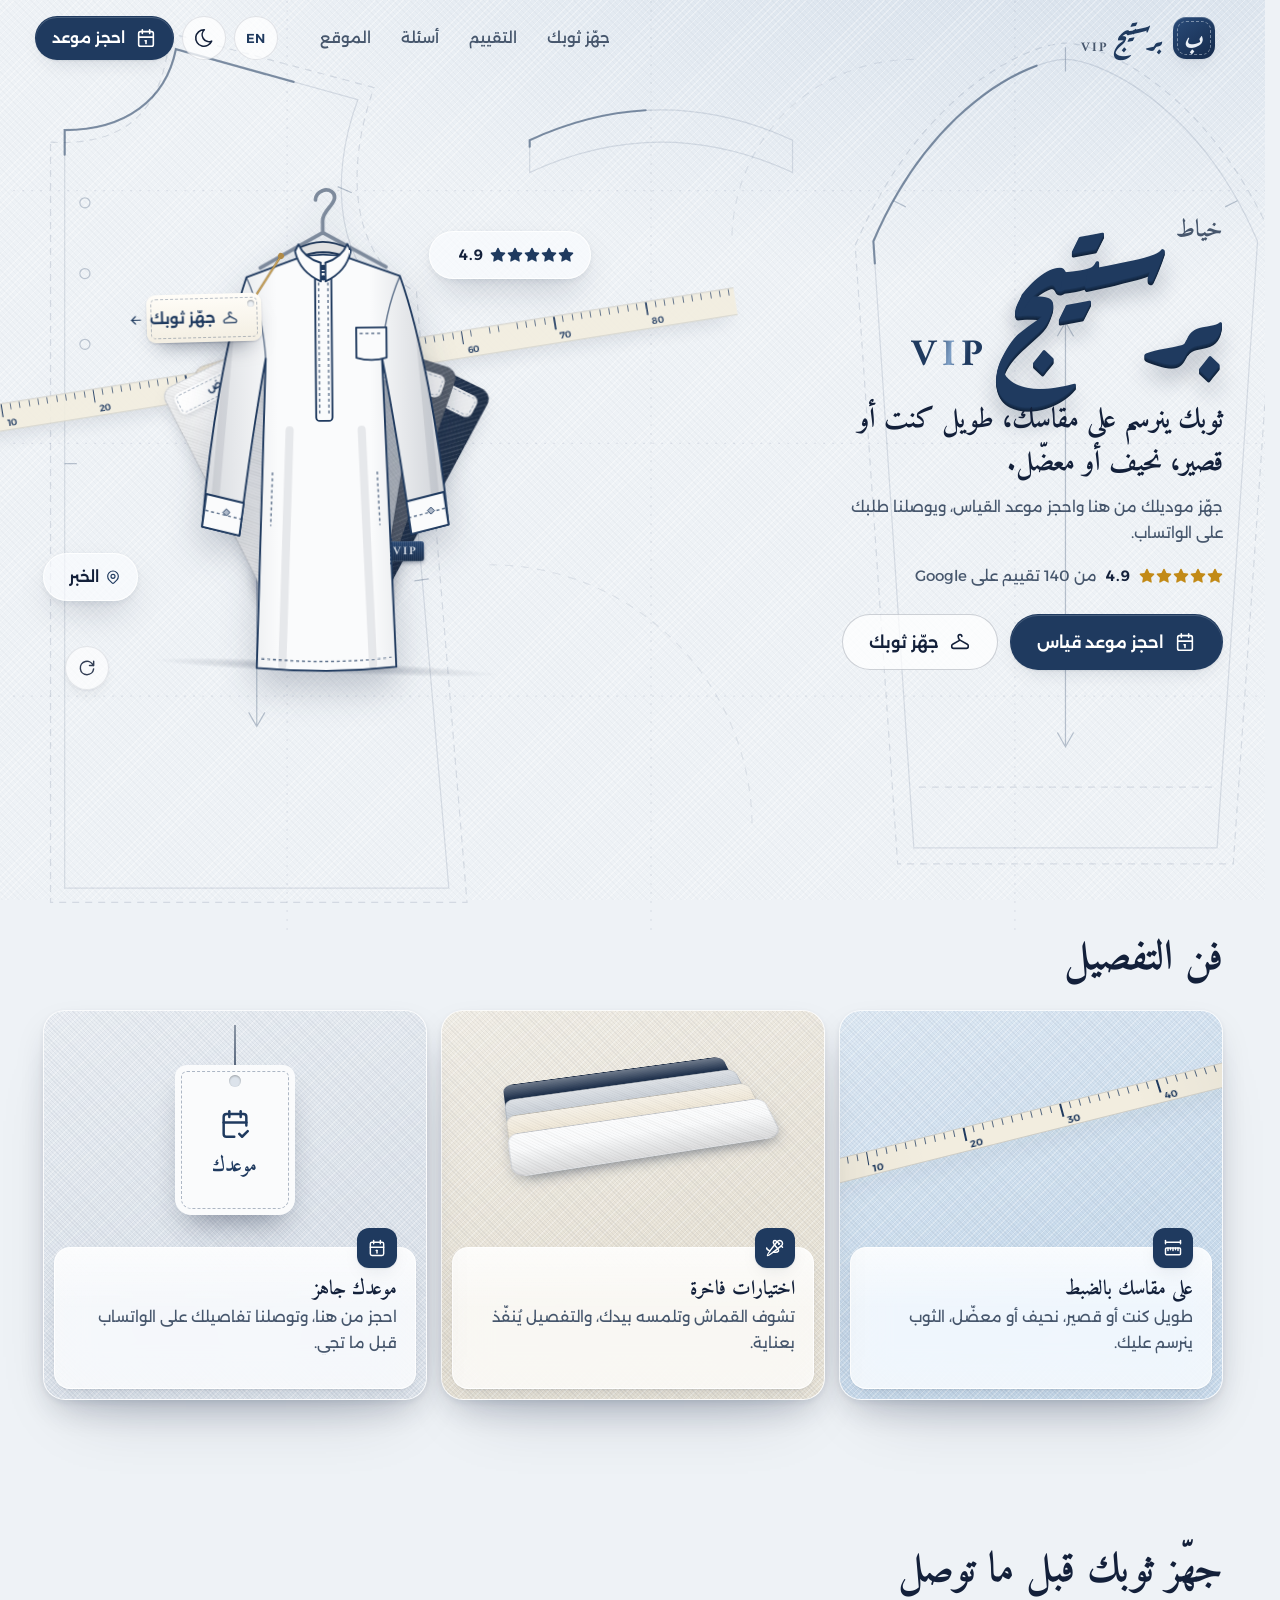
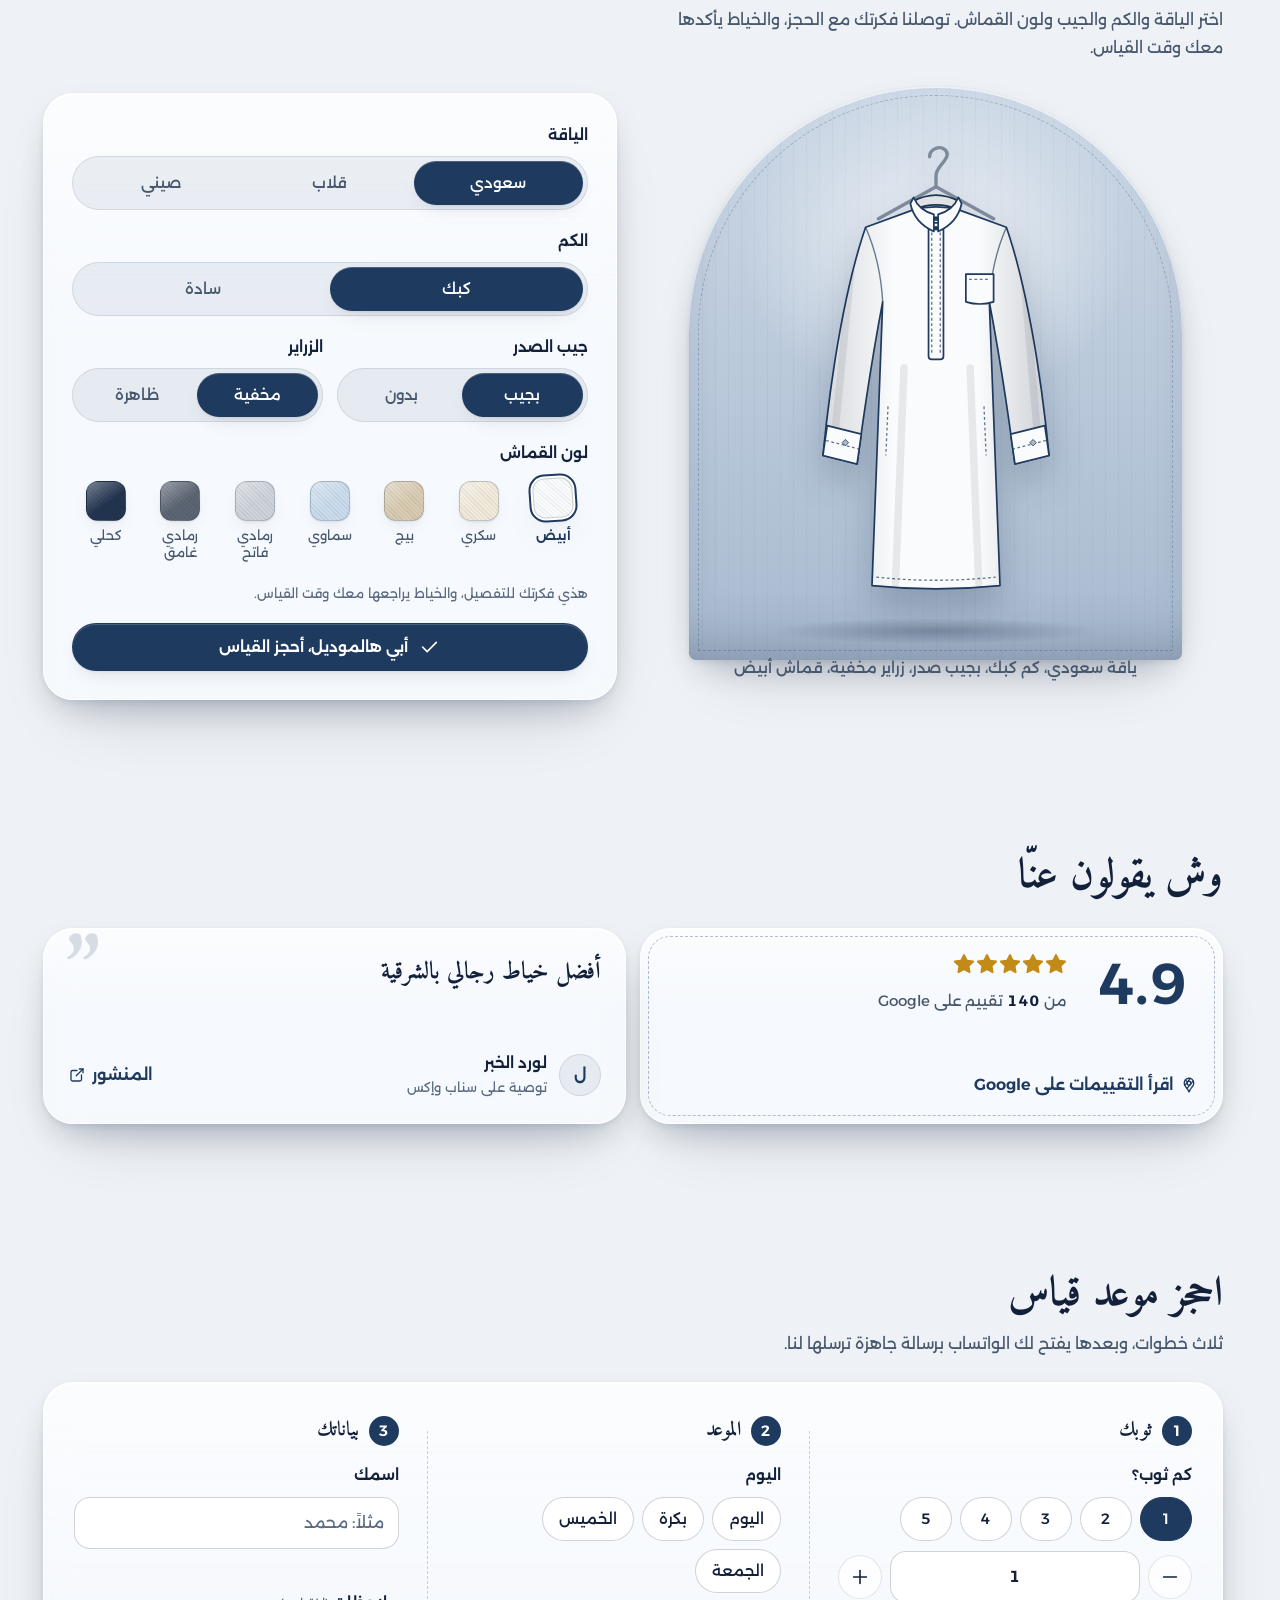
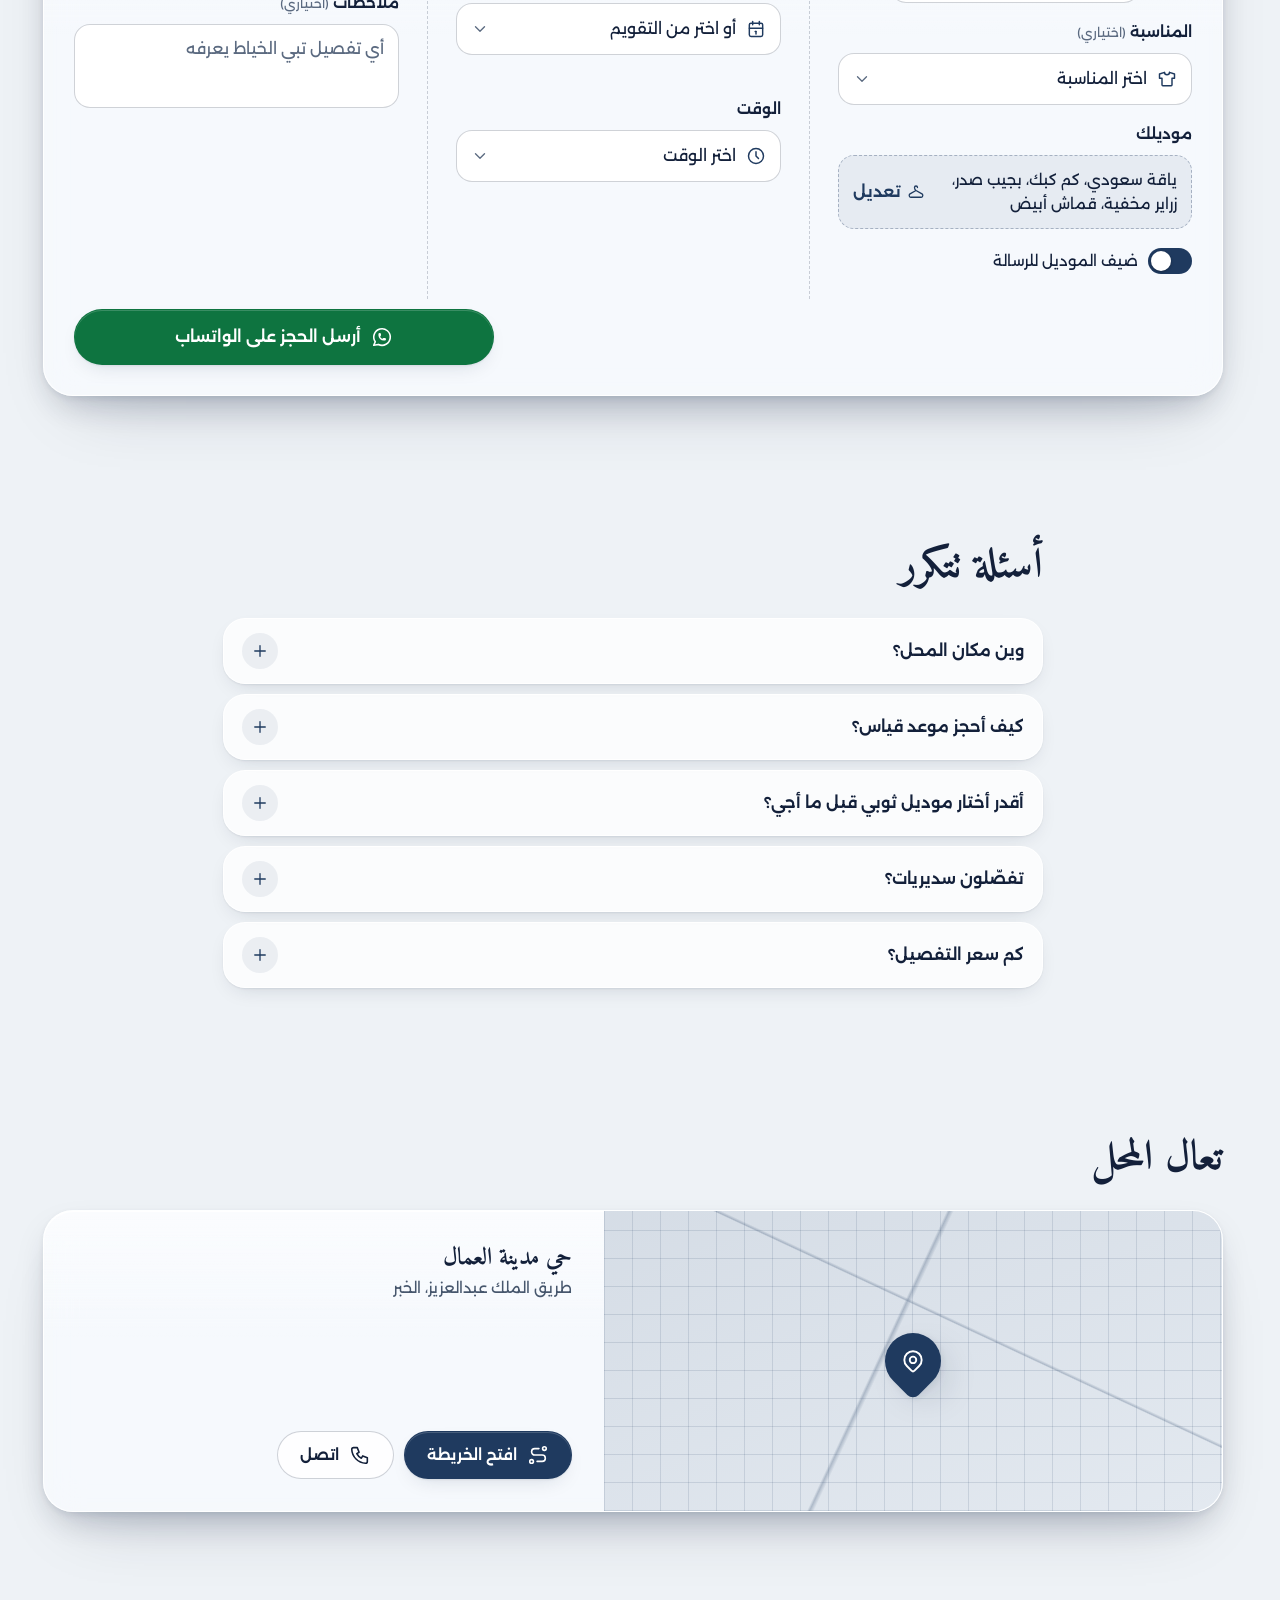
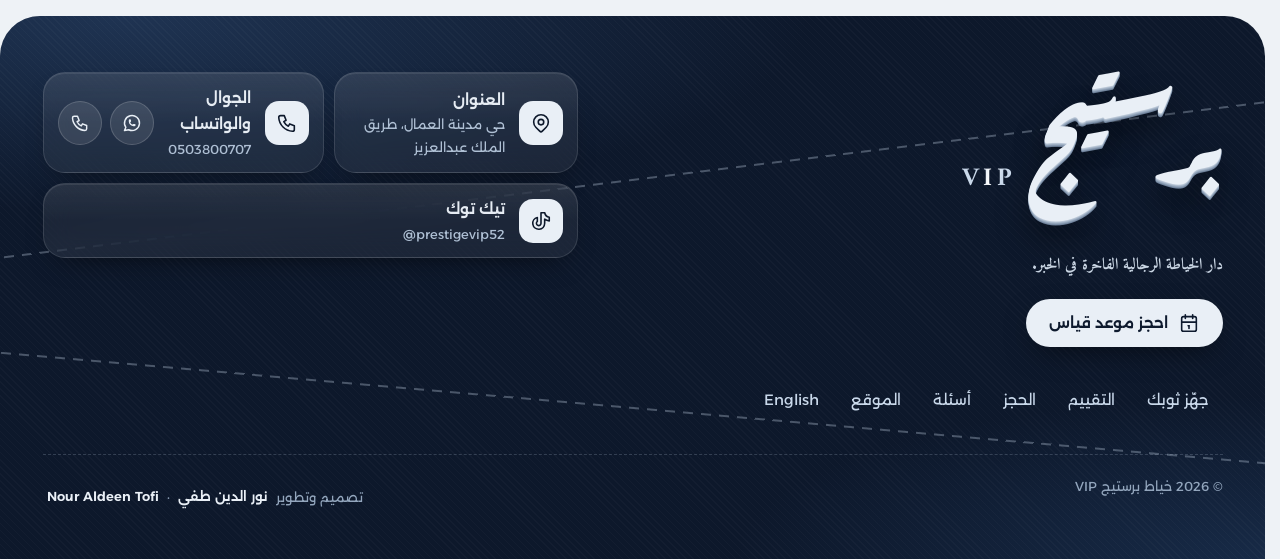
==== commit f6d54be7: "Hero: "cut to measure" opening, and an English page Opening (once per session, played over the finis" ====
--- a/index.html
+++ b/index.html
@@ -7,10 +7,14 @@
 <meta name="description" content="خياط برستيج VIP، خياط رجالي في الخبر على طريق الملك عبدالعزيز. جهّز موديل ثوبك واحجز موعد قياس يوصلنا على الواتساب.">
 <meta name="robots" content="noindex, nofollow">
 <link rel="canonical" href="https://nouraldeentofi.github.io/prestige-vip-tailor/">
+<link rel="alternate" hreflang="ar" href="https://nouraldeentofi.github.io/prestige-vip-tailor/">
+<link rel="alternate" hreflang="en" href="https://nouraldeentofi.github.io/prestige-vip-tailor/en/">
+<link rel="alternate" hreflang="x-default" href="https://nouraldeentofi.github.io/prestige-vip-tailor/">
 <meta name="theme-color" content="#EEF2F6" id="metaTheme">
 <meta name="color-scheme" content="light dark">
 <meta property="og:type" content="website">
 <meta property="og:locale" content="ar_SA">
+<meta property="og:locale:alternate" content="en_US">
 <meta property="og:site_name" content="خياط برستيج VIP">
 <meta property="og:title" content="خياط برستيج VIP | تفصيل ثياب في الخبر">
 <meta property="og:description" content="ثوبك ينرسم على مقاسك. جهّز موديلك واحجز موعد القياس على الواتساب.">
@@ -18,19 +22,19 @@
 <meta property="og:image" content="https://nouraldeentofi.github.io/prestige-vip-tailor/assets/img/og.jpg">
 <meta property="og:image:width" content="1200">
 <meta property="og:image:height" content="630">
+<meta property="og:image:alt" content="خياط برستيج VIP">
 <meta name="twitter:card" content="summary_large_image">
 <link rel="icon" href="assets/img/favicon.svg" type="image/svg+xml">
 <link rel="icon" href="assets/img/icon-192.png" sizes="192x192" type="image/png">
 <link rel="apple-touch-icon" href="assets/img/apple-touch-icon.png">
 <link rel="preload" href="assets/fonts/alexandria-arabic-400-normal.woff2" as="font" type="font/woff2" crossorigin>
+<link rel="preload" href="assets/fonts/amiri-arabic-700-normal.woff2" as="font" type="font/woff2" crossorigin>
 <link rel="preload" href="assets/fonts/aref-ruqaa-arabic-700-normal.woff2" as="font" type="font/woff2" crossorigin>
-<link rel="preload" href="assets/fonts/amiri-arabic-700-normal.woff2" as="font" type="font/woff2" crossorigin>
-<link rel="stylesheet" href="assets/css/site.css">
-<script>(function(){try{var t=localStorage.getItem('pv-theme');if(t==='dark'||t==='light'){document.documentElement.dataset.theme=t;}}catch(e){}document.documentElement.classList.add('js');})();</script>
-<script type="application/ld+json">{"@context":"https://schema.org","@graph":[{"@type":"ClothingStore","@id":"https://nouraldeentofi.github.io/prestige-vip-tailor/#business","additionalType":"https://www.wikidata.org/wiki/Q242468","name":"خياط برستيج VIP","alternateName":["خياط برستيج VIP","خياط برستيج","برستيج VIP","برستيج في آي بي","برستيج في اي بي","بريستيج VIP","خياط بريستيج","برستيج للخياطة الرجالية","Prestige VIP Tailor","Prestige VIP","Prestige Tailor Khobar","Prestige VIP Tailoring Al Khobar","برستيج VIP للخياطة الرجالية","Prestige VIP فن التفصيل"],"description":"خياط رجالي في الخبر لتفصيل الثياب على المقاس، مع حجز موعد قياس عن طريق الواتساب.","url":"https://nouraldeentofi.github.io/prestige-vip-tailor/","image":"https://nouraldeentofi.github.io/prestige-vip-tailor/assets/img/og.jpg","logo":"https://nouraldeentofi.github.io/prestige-vip-tailor/assets/img/icon-512.png","address":{"@type":"PostalAddress","streetAddress":"طريق الملك عبدالعزيز، حي مدينة العمال","addressLocality":"الخبر","addressRegion":"المنطقة الشرقية","addressCountry":"SA"},"areaServed":[{"@type":"City","name":"الخبر"},{"@type":"City","name":"الظهران"},{"@type":"City","name":"الدمام"}],"slogan":"فن التفصيل","knowsAbout":["تفصيل ثياب رجالية","ثوب سعودي","سديريات رجالية","تفصيل على المقاس","Men's thobe tailoring","Bespoke thobe","Sudairi vest"],"hasMap":"https://www.google.com/maps/search/?api=1&query=%D8%AE%D9%8A%D8%A7%D8%B7%20%D8%A8%D8%B1%D8%B3%D8%AA%D9%8A%D8%AC%20VIP&query_place_id=ChIJla3S1mPpST4RQ58vBt0TMYw","currenciesAccepted":"SAR","telephone":"+966503800707","sameAs":["https://www.tiktok.com/@prestigevip52","https://www.google.com/maps/search/?api=1&query=%D8%AE%D9%8A%D8%A7%D8%B7%20%D8%A8%D8%B1%D8%B3%D8%AA%D9%8A%D8%AC%20VIP&query_place_id=ChIJla3S1mPpST4RQ58vBt0TMYw"]},{"@type":"Service","@id":"https://nouraldeentofi.github.io/prestige-vip-tailor/#service","serviceType":"تفصيل ثياب رجالية على المقاس","name":"تفصيل ثوب رجالي وحجز موعد قياس","provider":{"@id":"https://nouraldeentofi.github.io/prestige-vip-tailor/#business"},"areaServed":{"@type":"City","name":"الخبر"},"availableChannel":{"@type":"ServiceChannel","serviceUrl":"https://nouraldeentofi.github.io/prestige-vip-tailor/#book"}},{"@type":"FAQPage","@id":"https://nouraldeentofi.github.io/prestige-vip-tailor/#faq","mainEntity":[{"@type":"Question","name":"وين مكان المحل؟","acceptedAnswer":{"@type":"Answer","text":"في الخبر، حي مدينة العمال، على طريق الملك عبدالعزيز. اضغط «افتح الخريطة» ويوديك Google Maps على طول."}},{"@type":"Question","name":"كيف أحجز موعد قياس؟","acceptedAnswer":{"@type":"Answer","text":"اختر عدد الثياب واليوم والوقت من نموذج الحجز، ويفتح لك الواتساب برسالة جاهزة ترسلها لنا."}},{"@type":"Question","name":"أقدر أختار موديل ثوبي قبل ما أجي؟","acceptedAnswer":{"@type":"Answer","text":"إيه، من قسم «جهّز ثوبك» تختار الياقة والكم وجيب الصدر والزراير ولون القماش. توصلنا فكرتك مع الحجز، والخياط يأكدها معك وقت القياس."}},{"@type":"Question","name":"تفصّلون سديريات؟","acceptedAnswer":{"@type":"Answer","text":"إيه، نفصّل السديريات الرجالية بعد. اسألنا على الواتساب عن الموديلات والأقمشة."}},{"@type":"Question","name":"كم سعر التفصيل؟","acceptedAnswer":{"@type":"Answer","text":"السعر يعتمد على القماش والموديل اللي تختاره. اسألنا على الواتساب ونرد عليك."}}]},{"@type":"WebSite","@id":"https://nouraldeentofi.github.io/prestige-vip-tailor/#website","url":"https://nouraldeentofi.github.io/prestige-vip-tailor/","name":"خياط برستيج VIP","alternateName":"Prestige VIP Tailor","inLanguage":"ar-SA","publisher":{"@id":"https://nouraldeentofi.github.io/prestige-vip-tailor/#business"}}]}</script>
+<link rel="stylesheet" href="assets/css/site.css"><script>(function(){var d=document.documentElement;try{var t=localStorage.getItem('pv-theme');if(t==='dark'||t==='light'){d.dataset.theme=t;}}catch(e){}d.classList.add('js');var play=true;try{if(sessionStorage.getItem('pv-cut')){play=false;}else{sessionStorage.setItem('pv-cut','1');}}catch(e){}if(play&&!matchMedia('(prefers-reduced-motion: reduce)').matches){d.classList.add('cut-play');}})();</script>
+<script type="application/ld+json">{"@context":"https://schema.org","@graph":[{"@type":"ClothingStore","@id":"https://nouraldeentofi.github.io/prestige-vip-tailor/#business","additionalType":"https://www.wikidata.org/wiki/Q242468","name":"خياط برستيج VIP","alternateName":["خياط برستيج VIP","خياط برستيج","برستيج VIP","برستيج في آي بي","برستيج في اي بي","بريستيج VIP","خياط بريستيج","برستيج للخياطة الرجالية","Prestige VIP Tailor","Prestige VIP","Prestige Tailor Khobar","Prestige VIP Tailoring Al Khobar","برستيج VIP للخياطة الرجالية","Prestige VIP فن التفصيل"],"description":"خياط رجالي في الخبر لتفصيل الثياب على المقاس، مع حجز موعد قياس عن طريق الواتساب.","url":"https://nouraldeentofi.github.io/prestige-vip-tailor/","image":"https://nouraldeentofi.github.io/prestige-vip-tailor/assets/img/og.jpg","logo":"https://nouraldeentofi.github.io/prestige-vip-tailor/assets/img/icon-512.png","address":{"@type":"PostalAddress","streetAddress":"طريق الملك عبدالعزيز، حي مدينة العمال","addressLocality":"الخبر","addressRegion":"المنطقة الشرقية","addressCountry":"SA"},"areaServed":[{"@type":"City","name":"الخبر"},{"@type":"City","name":"الظهران"},{"@type":"City","name":"الدمام"}],"slogan":"فن التفصيل","knowsAbout":["تفصيل ثياب رجالية","ثوب سعودي","سديريات رجالية","تفصيل على المقاس","Men's thobe tailoring","Bespoke thobe","Sudairi vest"],"hasMap":"https://www.google.com/maps/search/?api=1&query=%D8%AE%D9%8A%D8%A7%D8%B7%20%D8%A8%D8%B1%D8%B3%D8%AA%D9%8A%D8%AC%20VIP&query_place_id=ChIJla3S1mPpST4RQ58vBt0TMYw","currenciesAccepted":"SAR","telephone":"+966503800707","sameAs":["https://www.tiktok.com/@prestigevip52","https://www.google.com/maps/search/?api=1&query=%D8%AE%D9%8A%D8%A7%D8%B7%20%D8%A8%D8%B1%D8%B3%D8%AA%D9%8A%D8%AC%20VIP&query_place_id=ChIJla3S1mPpST4RQ58vBt0TMYw"]},{"@type":"Service","@id":"https://nouraldeentofi.github.io/prestige-vip-tailor/#service","serviceType":"تفصيل ثياب رجالية على المقاس","name":"تفصيل ثوب رجالي وحجز موعد قياس","provider":{"@id":"https://nouraldeentofi.github.io/prestige-vip-tailor/#business"},"areaServed":{"@type":"City","name":"الخبر"},"availableChannel":{"@type":"ServiceChannel","serviceUrl":"https://nouraldeentofi.github.io/prestige-vip-tailor/#book"}},{"@type":"FAQPage","@id":"https://nouraldeentofi.github.io/prestige-vip-tailor/#faq","inLanguage":"ar-SA","mainEntity":[{"@type":"Question","name":"وين مكان المحل؟","acceptedAnswer":{"@type":"Answer","text":"في الخبر، حي مدينة العمال، على طريق الملك عبدالعزيز. اضغط «افتح الخريطة» ويوديك Google Maps على طول."}},{"@type":"Question","name":"كيف أحجز موعد قياس؟","acceptedAnswer":{"@type":"Answer","text":"اختر عدد الثياب واليوم والوقت من نموذج الحجز، ويفتح لك الواتساب برسالة جاهزة ترسلها لنا."}},{"@type":"Question","name":"أقدر أختار موديل ثوبي قبل ما أجي؟","acceptedAnswer":{"@type":"Answer","text":"إيه، من قسم «جهّز ثوبك» تختار الياقة والكم وجيب الصدر والزراير ولون القماش. توصلنا فكرتك مع الحجز، والخياط يأكدها معك وقت القياس."}},{"@type":"Question","name":"تفصّلون سديريات؟","acceptedAnswer":{"@type":"Answer","text":"إيه، نفصّل السديريات الرجالية بعد. اسألنا على الواتساب عن الموديلات والأقمشة."}},{"@type":"Question","name":"كم سعر التفصيل؟","acceptedAnswer":{"@type":"Answer","text":"السعر يعتمد على القماش والموديل اللي تختاره. اسألنا على الواتساب ونرد عليك."}}]},{"@type":"WebSite","@id":"https://nouraldeentofi.github.io/prestige-vip-tailor/#website","url":"https://nouraldeentofi.github.io/prestige-vip-tailor/","name":"خياط برستيج VIP","alternateName":"Prestige VIP Tailor","inLanguage":["ar-SA","en"],"publisher":{"@id":"https://nouraldeentofi.github.io/prestige-vip-tailor/#business"}},{"@type":"WebPage","@id":"https://nouraldeentofi.github.io/prestige-vip-tailor/#webpage","url":"https://nouraldeentofi.github.io/prestige-vip-tailor/","isPartOf":{"@id":"https://nouraldeentofi.github.io/prestige-vip-tailor/#website"},"about":{"@id":"https://nouraldeentofi.github.io/prestige-vip-tailor/#business"},"inLanguage":"ar-SA","name":"خياط برستيج VIP | تفصيل ثياب رجالية في الخبر"}]}</script>
 </head>
 <body>
-<svg class="sprite" width="0" height="0" aria-hidden="true" focusable="false"><symbol id="i-arrow-left" viewBox="0 0 24 24"><g fill="none" stroke="currentColor" stroke-width="1.75" stroke-linecap="round" stroke-linejoin="round"><path d="M5 12l14 0" /> <path d="M5 12l6 6" /> <path d="M5 12l6 -6" /></g></symbol><symbol id="i-brand-google-maps" viewBox="0 0 24 24"><g fill="none" stroke="currentColor" stroke-width="1.75" stroke-linecap="round" stroke-linejoin="round"><path d="M9.5 9.5a2.5 2.5 0 1 0 5 0a2.5 2.5 0 1 0 -5 0" /> <path d="M6.428 12.494l7.314 -9.252" /> <path d="M10.002 7.935l-2.937 -2.545" /> <path d="M17.693 6.593l-8.336 9.979" /> <path d="M17.591 6.376c.472 .907 .715 1.914 .709 2.935a7.263 7.263 0 0 1 -.72 3.18a19.085 19.085 0 0 1 -2.089 3c-.784 .933 -1.49 1.93 -2.11 2.98c-.314 .62 -.568 1.27 -.757 1.938c-.121 .36 -.277 .591 -.622 .591c-.315 0 -.463 -.136 -.626 -.593a10.595 10.595 0 0 0 -.779 -1.978a18.18 18.18 0 0 0 -1.423 -2.091c-.877 -1.184 -2.179 -2.535 -2.853 -4.071a7.077 7.077 0 0 1 -.621 -2.967a6.226 6.226 0 0 1 1.476 -4.055a6.25 6.25 0 0 1 4.811 -2.245a6.462 6.462 0 0 1 1.918 .284a6.255 6.255 0 0 1 3.686 3.092" /></g></symbol><symbol id="i-brand-instagram" viewBox="0 0 24 24"><g fill="none" stroke="currentColor" stroke-width="1.75" stroke-linecap="round" stroke-linejoin="round"><path d="M3 7a4 4 0 0 1 4 -4h10a4 4 0 0 1 4 4v10a4 4 0 0 1 -4 4h-10a4 4 0 0 1 -4 -4l0 -10" /> <path d="M8.5 12a3.5 3.5 0 1 0 7 0a3.5 3.5 0 0 0 -7 0" /> <path d="M17 7v.01" /></g></symbol><symbol id="i-brand-snapchat" viewBox="0 0 24 24"><g fill="none" stroke="currentColor" stroke-width="1.75" stroke-linecap="round" stroke-linejoin="round"><path d="M16.882 7.842a4.882 4.882 0 0 0 -9.764 0c0 4.273 -.213 6.409 -4.118 8.118c2 .882 2 .882 3 3c3 0 4 2 6 2s3 -2 6 -2c1 -2.118 1 -2.118 3 -3c-3.906 -1.709 -4.118 -3.845 -4.118 -8.118m-13.882 8.119c4 -2.118 4 -4.118 1 -7.118m17 7.118c-4 -2.118 -4 -4.118 -1 -7.118" /></g></symbol><symbol id="i-brand-tiktok" viewBox="0 0 24 24"><g fill="none" stroke="currentColor" stroke-width="1.75" stroke-linecap="round" stroke-linejoin="round"><path d="M21 7.917v4.034a9.948 9.948 0 0 1 -5 -1.951v4.5a6.5 6.5 0 1 1 -8 -6.326v4.326a2.5 2.5 0 1 0 4 2v-11.5h4.083a6.005 6.005 0 0 0 4.917 4.917" /></g></symbol><symbol id="i-brand-whatsapp" viewBox="0 0 24 24"><g fill="none" stroke="currentColor" stroke-width="1.75" stroke-linecap="round" stroke-linejoin="round"><path d="M3 21l1.65 -3.8a9 9 0 1 1 3.4 2.9l-5.05 .9" /> <path d="M9 10a.5 .5 0 0 0 1 0v-1a.5 .5 0 0 0 -1 0v1a5 5 0 0 0 5 5h1a.5 .5 0 0 0 0 -1h-1a.5 .5 0 0 0 0 1" /></g></symbol><symbol id="i-building-store" viewBox="0 0 24 24"><g fill="none" stroke="currentColor" stroke-width="1.75" stroke-linecap="round" stroke-linejoin="round"><path d="M3 21l18 0" /> <path d="M3 7v1a3 3 0 0 0 6 0v-1m0 1a3 3 0 0 0 6 0v-1m0 1a3 3 0 0 0 6 0v-1h-18l2 -4h14l2 4" /> <path d="M5 21l0 -10.15" /> <path d="M19 21l0 -10.15" /> <path d="M9 21v-4a2 2 0 0 1 2 -2h2a2 2 0 0 1 2 2v4" /></g></symbol><symbol id="i-calendar-check" viewBox="0 0 24 24"><g fill="none" stroke="currentColor" stroke-width="1.75" stroke-linecap="round" stroke-linejoin="round"><path d="M11.5 21h-5.5a2 2 0 0 1 -2 -2v-12a2 2 0 0 1 2 -2h12a2 2 0 0 1 2 2v6" /> <path d="M16 3v4" /> <path d="M8 3v4" /> <path d="M4 11h16" /> <path d="M15 19l2 2l4 -4" /></g></symbol><symbol id="i-calendar" viewBox="0 0 24 24"><g fill="none" stroke="currentColor" stroke-width="1.75" stroke-linecap="round" stroke-linejoin="round"><path d="M4 7a2 2 0 0 1 2 -2h12a2 2 0 0 1 2 2v12a2 2 0 0 1 -2 2h-12a2 2 0 0 1 -2 -2v-12" /> <path d="M16 3v4" /> <path d="M8 3v4" /> <path d="M4 11h16" /> <path d="M11 15h1" /> <path d="M12 15v3" /></g></symbol><symbol id="i-check" viewBox="0 0 24 24"><g fill="none" stroke="currentColor" stroke-width="1.75" stroke-linecap="round" stroke-linejoin="round"><path d="M5 12l5 5l10 -10" /></g></symbol><symbol id="i-chevron-down" viewBox="0 0 24 24"><g fill="none" stroke="currentColor" stroke-width="1.75" stroke-linecap="round" stroke-linejoin="round"><path d="M6 9l6 6l6 -6" /></g></symbol><symbol id="i-chevron-left" viewBox="0 0 24 24"><g fill="none" stroke="currentColor" stroke-width="1.75" stroke-linecap="round" stroke-linejoin="round"><path d="M15 6l-6 6l6 6" /></g></symbol><symbol id="i-chevron-right" viewBox="0 0 24 24"><g fill="none" stroke="currentColor" stroke-width="1.75" stroke-linecap="round" stroke-linejoin="round"><path d="M9 6l6 6l-6 6" /></g></symbol><symbol id="i-clock" viewBox="0 0 24 24"><g fill="none" stroke="currentColor" stroke-width="1.75" stroke-linecap="round" stroke-linejoin="round"><path d="M3 12a9 9 0 1 0 18 0a9 9 0 0 0 -18 0" /> <path d="M12 7v5l3 3" /></g></symbol><symbol id="i-external-link" viewBox="0 0 24 24"><g fill="none" stroke="currentColor" stroke-width="1.75" stroke-linecap="round" stroke-linejoin="round"><path d="M12 6h-6a2 2 0 0 0 -2 2v10a2 2 0 0 0 2 2h10a2 2 0 0 0 2 -2v-6" /> <path d="M11 13l9 -9" /> <path d="M15 4h5v5" /></g></symbol><symbol id="i-hanger" viewBox="0 0 24 24"><g fill="none" stroke="currentColor" stroke-width="1.75" stroke-linecap="round" stroke-linejoin="round"><path d="M14 6a2 2 0 1 0 -4 0c0 1.667 .67 3 2 4h-.008l7.971 4.428a2 2 0 0 1 1.029 1.749v.823a2 2 0 0 1 -2 2h-14a2 2 0 0 1 -2 -2v-.823a2 2 0 0 1 1.029 -1.749l7.971 -4.428" /></g></symbol><symbol id="i-home" viewBox="0 0 24 24"><g fill="none" stroke="currentColor" stroke-width="1.75" stroke-linecap="round" stroke-linejoin="round"><path d="M5 12l-2 0l9 -9l9 9l-2 0" /> <path d="M5 12v7a2 2 0 0 0 2 2h10a2 2 0 0 0 2 -2v-7" /> <path d="M9 21v-6a2 2 0 0 1 2 -2h2a2 2 0 0 1 2 2v6" /></g></symbol><symbol id="i-mail" viewBox="0 0 24 24"><g fill="none" stroke="currentColor" stroke-width="1.75" stroke-linecap="round" stroke-linejoin="round"><path d="M3 7a2 2 0 0 1 2 -2h14a2 2 0 0 1 2 2v10a2 2 0 0 1 -2 2h-14a2 2 0 0 1 -2 -2v-10" /> <path d="M3 7l9 6l9 -6" /></g></symbol><symbol id="i-map-pin" viewBox="0 0 24 24"><g fill="none" stroke="currentColor" stroke-width="1.75" stroke-linecap="round" stroke-linejoin="round"><path d="M9 11a3 3 0 1 0 6 0a3 3 0 0 0 -6 0" /> <path d="M17.657 16.657l-4.243 4.243a2 2 0 0 1 -2.827 0l-4.244 -4.243a8 8 0 1 1 11.314 0" /></g></symbol><symbol id="i-message-circle" viewBox="0 0 24 24"><g fill="none" stroke="currentColor" stroke-width="1.75" stroke-linecap="round" stroke-linejoin="round"><path d="M3 20l1.3 -3.9c-2.324 -3.437 -1.426 -7.872 2.1 -10.374c3.526 -2.501 8.59 -2.296 11.845 .48c3.255 2.777 3.695 7.266 1.029 10.501c-2.666 3.235 -7.615 4.215 -11.574 2.293l-4.7 1" /></g></symbol><symbol id="i-minus" viewBox="0 0 24 24"><g fill="none" stroke="currentColor" stroke-width="1.75" stroke-linecap="round" stroke-linejoin="round"><path d="M5 12l14 0" /></g></symbol><symbol id="i-moon" viewBox="0 0 24 24"><g fill="none" stroke="currentColor" stroke-width="1.75" stroke-linecap="round" stroke-linejoin="round"><path d="M12 3c.132 0 .263 0 .393 0a7.5 7.5 0 0 0 7.92 12.446a9 9 0 1 1 -8.313 -12.454l0 .008" /></g></symbol><symbol id="i-needle-thread" viewBox="0 0 24 24"><g fill="none" stroke="currentColor" stroke-width="1.75" stroke-linecap="round" stroke-linejoin="round"><path d="M3 21c-.667 -.667 3.262 -6.236 11.785 -16.709a3.5 3.5 0 1 1 5.078 4.791c-10.575 8.612 -16.196 12.585 -16.863 11.918" /> <path d="M17.5 6.5l-1 1" /> <path d="M17 7c-2.333 -2.667 -3.5 -4 -5 -4s-2 1 -2 2c0 4 8.161 8.406 6 11c-1.056 1.268 -3.363 1.285 -5.75 .808" /> <path d="M5.739 15.425c-1.393 -.565 -3.739 -1.925 -3.739 -3.425" /> <path d="M19.5 9.5l1.5 1.5" /></g></symbol><symbol id="i-phone" viewBox="0 0 24 24"><g fill="none" stroke="currentColor" stroke-width="1.75" stroke-linecap="round" stroke-linejoin="round"><path d="M5 4h4l2 5l-2.5 1.5a11 11 0 0 0 5 5l1.5 -2.5l5 2v4a2 2 0 0 1 -2 2a16 16 0 0 1 -15 -15a2 2 0 0 1 2 -2" /></g></symbol><symbol id="i-photo" viewBox="0 0 24 24"><g fill="none" stroke="currentColor" stroke-width="1.75" stroke-linecap="round" stroke-linejoin="round"><path d="M15 8h.01" /> <path d="M3 6a3 3 0 0 1 3 -3h12a3 3 0 0 1 3 3v12a3 3 0 0 1 -3 3h-12a3 3 0 0 1 -3 -3v-12" /> <path d="M3 16l5 -5c.928 -.893 2.072 -.893 3 0l5 5" /> <path d="M14 14l1 -1c.928 -.893 2.072 -.893 3 0l3 3" /></g></symbol><symbol id="i-plus" viewBox="0 0 24 24"><g fill="none" stroke="currentColor" stroke-width="1.75" stroke-linecap="round" stroke-linejoin="round"><path d="M12 5l0 14" /> <path d="M5 12l14 0" /></g></symbol><symbol id="i-route" viewBox="0 0 24 24"><g fill="none" stroke="currentColor" stroke-width="1.75" stroke-linecap="round" stroke-linejoin="round"><path d="M3 19a2 2 0 1 0 4 0a2 2 0 0 0 -4 0" /> <path d="M19 7a2 2 0 1 0 0 -4a2 2 0 0 0 0 4" /> <path d="M11 19h5.5a3.5 3.5 0 0 0 0 -7h-8a3.5 3.5 0 0 1 0 -7h4.5" /></g></symbol><symbol id="i-ruler-measure" viewBox="0 0 24 24"><g fill="none" stroke="currentColor" stroke-width="1.75" stroke-linecap="round" stroke-linejoin="round"><path d="M19.875 12c.621 0 1.125 .512 1.125 1.143v5.714c0 .631 -.504 1.143 -1.125 1.143h-15.875a1 1 0 0 1 -1 -1v-5.857c0 -.631 .504 -1.143 1.125 -1.143h15.75" /> <path d="M9 12v2" /> <path d="M6 12v3" /> <path d="M12 12v3" /> <path d="M18 12v3" /> <path d="M15 12v2" /> <path d="M3 3v4" /> <path d="M3 5h18" /> <path d="M21 3v4" /></g></symbol><symbol id="i-scissors" viewBox="0 0 24 24"><g fill="none" stroke="currentColor" stroke-width="1.75" stroke-linecap="round" stroke-linejoin="round"><path d="M3 7a3 3 0 1 0 6 0a3 3 0 1 0 -6 0" /> <path d="M3 17a3 3 0 1 0 6 0a3 3 0 1 0 -6 0" /> <path d="M8.6 8.6l10.4 10.4" /> <path d="M8.6 15.4l10.4 -10.4" /></g></symbol><symbol id="i-send" viewBox="0 0 24 24"><g fill="none" stroke="currentColor" stroke-width="1.75" stroke-linecap="round" stroke-linejoin="round"><path d="M10 14l11 -11" /> <path d="M21 3l-6.5 18a.55 .55 0 0 1 -1 0l-3.5 -7l-7 -3.5a.55 .55 0 0 1 0 -1l18 -6.5" /></g></symbol><symbol id="i-shirt" viewBox="0 0 24 24"><g fill="none" stroke="currentColor" stroke-width="1.75" stroke-linecap="round" stroke-linejoin="round"><path d="M15 4l6 2v5h-3v8a1 1 0 0 1 -1 1h-10a1 1 0 0 1 -1 -1v-8h-3v-5l6 -2a3 3 0 0 0 6 0" /></g></symbol><symbol id="i-star-filled" viewBox="0 0 24 24"><g fill="currentColor" stroke="none"><path d="M8.243 7.34l-6.38 .925l-.113 .023a1 1 0 0 0 -.44 1.684l4.622 4.499l-1.09 6.355l-.013 .11a1 1 0 0 0 1.464 .944l5.706 -3l5.693 3l.1 .046a1 1 0 0 0 1.352 -1.1l-1.091 -6.355l4.624 -4.5l.078 -.085a1 1 0 0 0 -.633 -1.62l-6.38 -.926l-2.852 -5.78a1 1 0 0 0 -1.794 0l-2.853 5.78z" /></g></symbol><symbol id="i-star" viewBox="0 0 24 24"><g fill="none" stroke="currentColor" stroke-width="1.75" stroke-linecap="round" stroke-linejoin="round"><path d="M12 17.75l-6.172 3.245l1.179 -6.873l-5 -4.867l6.9 -1l3.086 -6.253l3.086 6.253l6.9 1l-5 4.867l1.179 6.873l-6.158 -3.245" /></g></symbol><symbol id="i-sun" viewBox="0 0 24 24"><g fill="none" stroke="currentColor" stroke-width="1.75" stroke-linecap="round" stroke-linejoin="round"><path d="M8 12a4 4 0 1 0 8 0a4 4 0 1 0 -8 0" /> <path d="M3 12h1m8 -9v1m8 8h1m-9 8v1m-6.4 -15.4l.7 .7m12.1 -.7l-.7 .7m0 11.4l.7 .7m-12.1 -.7l-.7 .7" /></g></symbol><symbol id="i-user" viewBox="0 0 24 24"><g fill="none" stroke="currentColor" stroke-width="1.75" stroke-linecap="round" stroke-linejoin="round"><path d="M8 7a4 4 0 1 0 8 0a4 4 0 0 0 -8 0" /> <path d="M6 21v-2a4 4 0 0 1 4 -4h4a4 4 0 0 1 4 4v2" /></g></symbol><symbol id="i-x" viewBox="0 0 24 24"><g fill="none" stroke="currentColor" stroke-width="1.75" stroke-linecap="round" stroke-linejoin="round"><path d="M18 6l-12 12" /> <path d="M6 6l12 12" /></g></symbol></svg>
+<svg class="sprite" width="0" height="0" aria-hidden="true" focusable="false"><symbol id="i-arrow-left" viewBox="0 0 24 24"><g fill="none" stroke="currentColor" stroke-width="1.75" stroke-linecap="round" stroke-linejoin="round"><path d="M5 12l14 0" /> <path d="M5 12l6 6" /> <path d="M5 12l6 -6" /></g></symbol><symbol id="i-arrow-right" viewBox="0 0 24 24"><g fill="none" stroke="currentColor" stroke-width="1.75" stroke-linecap="round" stroke-linejoin="round"><path d="M5 12l14 0" /> <path d="M13 18l6 -6" /> <path d="M13 6l6 6" /></g></symbol><symbol id="i-brand-google-maps" viewBox="0 0 24 24"><g fill="none" stroke="currentColor" stroke-width="1.75" stroke-linecap="round" stroke-linejoin="round"><path d="M9.5 9.5a2.5 2.5 0 1 0 5 0a2.5 2.5 0 1 0 -5 0" /> <path d="M6.428 12.494l7.314 -9.252" /> <path d="M10.002 7.935l-2.937 -2.545" /> <path d="M17.693 6.593l-8.336 9.979" /> <path d="M17.591 6.376c.472 .907 .715 1.914 .709 2.935a7.263 7.263 0 0 1 -.72 3.18a19.085 19.085 0 0 1 -2.089 3c-.784 .933 -1.49 1.93 -2.11 2.98c-.314 .62 -.568 1.27 -.757 1.938c-.121 .36 -.277 .591 -.622 .591c-.315 0 -.463 -.136 -.626 -.593a10.595 10.595 0 0 0 -.779 -1.978a18.18 18.18 0 0 0 -1.423 -2.091c-.877 -1.184 -2.179 -2.535 -2.853 -4.071a7.077 7.077 0 0 1 -.621 -2.967a6.226 6.226 0 0 1 1.476 -4.055a6.25 6.25 0 0 1 4.811 -2.245a6.462 6.462 0 0 1 1.918 .284a6.255 6.255 0 0 1 3.686 3.092" /></g></symbol><symbol id="i-brand-instagram" viewBox="0 0 24 24"><g fill="none" stroke="currentColor" stroke-width="1.75" stroke-linecap="round" stroke-linejoin="round"><path d="M3 7a4 4 0 0 1 4 -4h10a4 4 0 0 1 4 4v10a4 4 0 0 1 -4 4h-10a4 4 0 0 1 -4 -4l0 -10" /> <path d="M8.5 12a3.5 3.5 0 1 0 7 0a3.5 3.5 0 0 0 -7 0" /> <path d="M17 7v.01" /></g></symbol><symbol id="i-brand-snapchat" viewBox="0 0 24 24"><g fill="none" stroke="currentColor" stroke-width="1.75" stroke-linecap="round" stroke-linejoin="round"><path d="M16.882 7.842a4.882 4.882 0 0 0 -9.764 0c0 4.273 -.213 6.409 -4.118 8.118c2 .882 2 .882 3 3c3 0 4 2 6 2s3 -2 6 -2c1 -2.118 1 -2.118 3 -3c-3.906 -1.709 -4.118 -3.845 -4.118 -8.118m-13.882 8.119c4 -2.118 4 -4.118 1 -7.118m17 7.118c-4 -2.118 -4 -4.118 -1 -7.118" /></g></symbol><symbol id="i-brand-tiktok" viewBox="0 0 24 24"><g fill="none" stroke="currentColor" stroke-width="1.75" stroke-linecap="round" stroke-linejoin="round"><path d="M21 7.917v4.034a9.948 9.948 0 0 1 -5 -1.951v4.5a6.5 6.5 0 1 1 -8 -6.326v4.326a2.5 2.5 0 1 0 4 2v-11.5h4.083a6.005 6.005 0 0 0 4.917 4.917" /></g></symbol><symbol id="i-brand-whatsapp" viewBox="0 0 24 24"><g fill="none" stroke="currentColor" stroke-width="1.75" stroke-linecap="round" stroke-linejoin="round"><path d="M3 21l1.65 -3.8a9 9 0 1 1 3.4 2.9l-5.05 .9" /> <path d="M9 10a.5 .5 0 0 0 1 0v-1a.5 .5 0 0 0 -1 0v1a5 5 0 0 0 5 5h1a.5 .5 0 0 0 0 -1h-1a.5 .5 0 0 0 0 1" /></g></symbol><symbol id="i-building-store" viewBox="0 0 24 24"><g fill="none" stroke="currentColor" stroke-width="1.75" stroke-linecap="round" stroke-linejoin="round"><path d="M3 21l18 0" /> <path d="M3 7v1a3 3 0 0 0 6 0v-1m0 1a3 3 0 0 0 6 0v-1m0 1a3 3 0 0 0 6 0v-1h-18l2 -4h14l2 4" /> <path d="M5 21l0 -10.15" /> <path d="M19 21l0 -10.15" /> <path d="M9 21v-4a2 2 0 0 1 2 -2h2a2 2 0 0 1 2 2v4" /></g></symbol><symbol id="i-calendar-check" viewBox="0 0 24 24"><g fill="none" stroke="currentColor" stroke-width="1.75" stroke-linecap="round" stroke-linejoin="round"><path d="M11.5 21h-5.5a2 2 0 0 1 -2 -2v-12a2 2 0 0 1 2 -2h12a2 2 0 0 1 2 2v6" /> <path d="M16 3v4" /> <path d="M8 3v4" /> <path d="M4 11h16" /> <path d="M15 19l2 2l4 -4" /></g></symbol><symbol id="i-calendar" viewBox="0 0 24 24"><g fill="none" stroke="currentColor" stroke-width="1.75" stroke-linecap="round" stroke-linejoin="round"><path d="M4 7a2 2 0 0 1 2 -2h12a2 2 0 0 1 2 2v12a2 2 0 0 1 -2 2h-12a2 2 0 0 1 -2 -2v-12" /> <path d="M16 3v4" /> <path d="M8 3v4" /> <path d="M4 11h16" /> <path d="M11 15h1" /> <path d="M12 15v3" /></g></symbol><symbol id="i-check" viewBox="0 0 24 24"><g fill="none" stroke="currentColor" stroke-width="1.75" stroke-linecap="round" stroke-linejoin="round"><path d="M5 12l5 5l10 -10" /></g></symbol><symbol id="i-chevron-down" viewBox="0 0 24 24"><g fill="none" stroke="currentColor" stroke-width="1.75" stroke-linecap="round" stroke-linejoin="round"><path d="M6 9l6 6l6 -6" /></g></symbol><symbol id="i-chevron-left" viewBox="0 0 24 24"><g fill="none" stroke="currentColor" stroke-width="1.75" stroke-linecap="round" stroke-linejoin="round"><path d="M15 6l-6 6l6 6" /></g></symbol><symbol id="i-chevron-right" viewBox="0 0 24 24"><g fill="none" stroke="currentColor" stroke-width="1.75" stroke-linecap="round" stroke-linejoin="round"><path d="M9 6l6 6l-6 6" /></g></symbol><symbol id="i-clock" viewBox="0 0 24 24"><g fill="none" stroke="currentColor" stroke-width="1.75" stroke-linecap="round" stroke-linejoin="round"><path d="M3 12a9 9 0 1 0 18 0a9 9 0 0 0 -18 0" /> <path d="M12 7v5l3 3" /></g></symbol><symbol id="i-external-link" viewBox="0 0 24 24"><g fill="none" stroke="currentColor" stroke-width="1.75" stroke-linecap="round" stroke-linejoin="round"><path d="M12 6h-6a2 2 0 0 0 -2 2v10a2 2 0 0 0 2 2h10a2 2 0 0 0 2 -2v-6" /> <path d="M11 13l9 -9" /> <path d="M15 4h5v5" /></g></symbol><symbol id="i-hanger" viewBox="0 0 24 24"><g fill="none" stroke="currentColor" stroke-width="1.75" stroke-linecap="round" stroke-linejoin="round"><path d="M14 6a2 2 0 1 0 -4 0c0 1.667 .67 3 2 4h-.008l7.971 4.428a2 2 0 0 1 1.029 1.749v.823a2 2 0 0 1 -2 2h-14a2 2 0 0 1 -2 -2v-.823a2 2 0 0 1 1.029 -1.749l7.971 -4.428" /></g></symbol><symbol id="i-home" viewBox="0 0 24 24"><g fill="none" stroke="currentColor" stroke-width="1.75" stroke-linecap="round" stroke-linejoin="round"><path d="M5 12l-2 0l9 -9l9 9l-2 0" /> <path d="M5 12v7a2 2 0 0 0 2 2h10a2 2 0 0 0 2 -2v-7" /> <path d="M9 21v-6a2 2 0 0 1 2 -2h2a2 2 0 0 1 2 2v6" /></g></symbol><symbol id="i-mail" viewBox="0 0 24 24"><g fill="none" stroke="currentColor" stroke-width="1.75" stroke-linecap="round" stroke-linejoin="round"><path d="M3 7a2 2 0 0 1 2 -2h14a2 2 0 0 1 2 2v10a2 2 0 0 1 -2 2h-14a2 2 0 0 1 -2 -2v-10" /> <path d="M3 7l9 6l9 -6" /></g></symbol><symbol id="i-map-pin" viewBox="0 0 24 24"><g fill="none" stroke="currentColor" stroke-width="1.75" stroke-linecap="round" stroke-linejoin="round"><path d="M9 11a3 3 0 1 0 6 0a3 3 0 0 0 -6 0" /> <path d="M17.657 16.657l-4.243 4.243a2 2 0 0 1 -2.827 0l-4.244 -4.243a8 8 0 1 1 11.314 0" /></g></symbol><symbol id="i-message-circle" viewBox="0 0 24 24"><g fill="none" stroke="currentColor" stroke-width="1.75" stroke-linecap="round" stroke-linejoin="round"><path d="M3 20l1.3 -3.9c-2.324 -3.437 -1.426 -7.872 2.1 -10.374c3.526 -2.501 8.59 -2.296 11.845 .48c3.255 2.777 3.695 7.266 1.029 10.501c-2.666 3.235 -7.615 4.215 -11.574 2.293l-4.7 1" /></g></symbol><symbol id="i-minus" viewBox="0 0 24 24"><g fill="none" stroke="currentColor" stroke-width="1.75" stroke-linecap="round" stroke-linejoin="round"><path d="M5 12l14 0" /></g></symbol><symbol id="i-moon" viewBox="0 0 24 24"><g fill="none" stroke="currentColor" stroke-width="1.75" stroke-linecap="round" stroke-linejoin="round"><path d="M12 3c.132 0 .263 0 .393 0a7.5 7.5 0 0 0 7.92 12.446a9 9 0 1 1 -8.313 -12.454l0 .008" /></g></symbol><symbol id="i-needle-thread" viewBox="0 0 24 24"><g fill="none" stroke="currentColor" stroke-width="1.75" stroke-linecap="round" stroke-linejoin="round"><path d="M3 21c-.667 -.667 3.262 -6.236 11.785 -16.709a3.5 3.5 0 1 1 5.078 4.791c-10.575 8.612 -16.196 12.585 -16.863 11.918" /> <path d="M17.5 6.5l-1 1" /> <path d="M17 7c-2.333 -2.667 -3.5 -4 -5 -4s-2 1 -2 2c0 4 8.161 8.406 6 11c-1.056 1.268 -3.363 1.285 -5.75 .808" /> <path d="M5.739 15.425c-1.393 -.565 -3.739 -1.925 -3.739 -3.425" /> <path d="M19.5 9.5l1.5 1.5" /></g></symbol><symbol id="i-phone" viewBox="0 0 24 24"><g fill="none" stroke="currentColor" stroke-width="1.75" stroke-linecap="round" stroke-linejoin="round"><path d="M5 4h4l2 5l-2.5 1.5a11 11 0 0 0 5 5l1.5 -2.5l5 2v4a2 2 0 0 1 -2 2a16 16 0 0 1 -15 -15a2 2 0 0 1 2 -2" /></g></symbol><symbol id="i-photo" viewBox="0 0 24 24"><g fill="none" stroke="currentColor" stroke-width="1.75" stroke-linecap="round" stroke-linejoin="round"><path d="M15 8h.01" /> <path d="M3 6a3 3 0 0 1 3 -3h12a3 3 0 0 1 3 3v12a3 3 0 0 1 -3 3h-12a3 3 0 0 1 -3 -3v-12" /> <path d="M3 16l5 -5c.928 -.893 2.072 -.893 3 0l5 5" /> <path d="M14 14l1 -1c.928 -.893 2.072 -.893 3 0l3 3" /></g></symbol><symbol id="i-plus" viewBox="0 0 24 24"><g fill="none" stroke="currentColor" stroke-width="1.75" stroke-linecap="round" stroke-linejoin="round"><path d="M12 5l0 14" /> <path d="M5 12l14 0" /></g></symbol><symbol id="i-reload" viewBox="0 0 24 24"><g fill="none" stroke="currentColor" stroke-width="1.75" stroke-linecap="round" stroke-linejoin="round"><path d="M19.933 13.041a8 8 0 1 1 -9.925 -8.788c3.899 -1 7.935 1.007 9.425 4.747" /> <path d="M20 4v5h-5" /></g></symbol><symbol id="i-route" viewBox="0 0 24 24"><g fill="none" stroke="currentColor" stroke-width="1.75" stroke-linecap="round" stroke-linejoin="round"><path d="M3 19a2 2 0 1 0 4 0a2 2 0 0 0 -4 0" /> <path d="M19 7a2 2 0 1 0 0 -4a2 2 0 0 0 0 4" /> <path d="M11 19h5.5a3.5 3.5 0 0 0 0 -7h-8a3.5 3.5 0 0 1 0 -7h4.5" /></g></symbol><symbol id="i-ruler-measure" viewBox="0 0 24 24"><g fill="none" stroke="currentColor" stroke-width="1.75" stroke-linecap="round" stroke-linejoin="round"><path d="M19.875 12c.621 0 1.125 .512 1.125 1.143v5.714c0 .631 -.504 1.143 -1.125 1.143h-15.875a1 1 0 0 1 -1 -1v-5.857c0 -.631 .504 -1.143 1.125 -1.143h15.75" /> <path d="M9 12v2" /> <path d="M6 12v3" /> <path d="M12 12v3" /> <path d="M18 12v3" /> <path d="M15 12v2" /> <path d="M3 3v4" /> <path d="M3 5h18" /> <path d="M21 3v4" /></g></symbol><symbol id="i-scissors" viewBox="0 0 24 24"><g fill="none" stroke="currentColor" stroke-width="1.75" stroke-linecap="round" stroke-linejoin="round"><path d="M3 7a3 3 0 1 0 6 0a3 3 0 1 0 -6 0" /> <path d="M3 17a3 3 0 1 0 6 0a3 3 0 1 0 -6 0" /> <path d="M8.6 8.6l10.4 10.4" /> <path d="M8.6 15.4l10.4 -10.4" /></g></symbol><symbol id="i-send" viewBox="0 0 24 24"><g fill="none" stroke="currentColor" stroke-width="1.75" stroke-linecap="round" stroke-linejoin="round"><path d="M10 14l11 -11" /> <path d="M21 3l-6.5 18a.55 .55 0 0 1 -1 0l-3.5 -7l-7 -3.5a.55 .55 0 0 1 0 -1l18 -6.5" /></g></symbol><symbol id="i-shirt" viewBox="0 0 24 24"><g fill="none" stroke="currentColor" stroke-width="1.75" stroke-linecap="round" stroke-linejoin="round"><path d="M15 4l6 2v5h-3v8a1 1 0 0 1 -1 1h-10a1 1 0 0 1 -1 -1v-8h-3v-5l6 -2a3 3 0 0 0 6 0" /></g></symbol><symbol id="i-star-filled" viewBox="0 0 24 24"><g fill="currentColor" stroke="none"><path d="M8.243 7.34l-6.38 .925l-.113 .023a1 1 0 0 0 -.44 1.684l4.622 4.499l-1.09 6.355l-.013 .11a1 1 0 0 0 1.464 .944l5.706 -3l5.693 3l.1 .046a1 1 0 0 0 1.352 -1.1l-1.091 -6.355l4.624 -4.5l.078 -.085a1 1 0 0 0 -.633 -1.62l-6.38 -.926l-2.852 -5.78a1 1 0 0 0 -1.794 0l-2.853 5.78z" /></g></symbol><symbol id="i-star" viewBox="0 0 24 24"><g fill="none" stroke="currentColor" stroke-width="1.75" stroke-linecap="round" stroke-linejoin="round"><path d="M12 17.75l-6.172 3.245l1.179 -6.873l-5 -4.867l6.9 -1l3.086 -6.253l3.086 6.253l6.9 1l-5 4.867l1.179 6.873l-6.158 -3.245" /></g></symbol><symbol id="i-sun" viewBox="0 0 24 24"><g fill="none" stroke="currentColor" stroke-width="1.75" stroke-linecap="round" stroke-linejoin="round"><path d="M8 12a4 4 0 1 0 8 0a4 4 0 1 0 -8 0" /> <path d="M3 12h1m8 -9v1m8 8h1m-9 8v1m-6.4 -15.4l.7 .7m12.1 -.7l-.7 .7m0 11.4l.7 .7m-12.1 -.7l-.7 .7" /></g></symbol><symbol id="i-user" viewBox="0 0 24 24"><g fill="none" stroke="currentColor" stroke-width="1.75" stroke-linecap="round" stroke-linejoin="round"><path d="M8 7a4 4 0 1 0 8 0a4 4 0 0 0 -8 0" /> <path d="M6 21v-2a4 4 0 0 1 4 -4h4a4 4 0 0 1 4 4v2" /></g></symbol><symbol id="i-x" viewBox="0 0 24 24"><g fill="none" stroke="currentColor" stroke-width="1.75" stroke-linecap="round" stroke-linejoin="round"><path d="M18 6l-12 12" /> <path d="M6 6l12 12" /></g></symbol></svg>
 <a class="skip" href="#main">تخطَّ للمحتوى</a>
 
 <!-- خلفية المفهوم: ورقة باترون الخياط ترسم نفسها (ما تتفاعل مع الماوس) -->
@@ -68,7 +72,7 @@
 <header class="hdr" id="hdr">
   <div class="hdr-in wrap">
     <a class="brand" href="#home" aria-label="خياط برستيج VIP، الرئيسية">
-<span class="mono" aria-hidden="true"><span>ب</span></span>      <span class="brand-txt" aria-hidden="true"><span class="brand-mark">برستيج</span><span class="brand-vip" dir="ltr">VIP</span></span>
+<span class="mono" aria-hidden="true"><span>ب</span></span>      <span class="brand-txt" aria-hidden="true"><span class="brand-mark" lang="ar">برستيج</span><span class="brand-vip" dir="ltr">VIP</span></span>
     </a>
     <nav class="hdr-nav" aria-label="أقسام الصفحة">
       <a href="#thobe" data-nav="thobe">جهّز ثوبك</a>
@@ -77,6 +81,7 @@
       <a href="#visit" data-nav="visit">الموقع</a>
     </nav>
     <div class="hdr-act">
+      <a class="icon-btn lang-btn" href="en/" hreflang="en" lang="en" aria-label="English">EN</a>
       <button class="icon-btn" id="themeBtn" type="button" aria-pressed="false" aria-label="الوضع الليلي">
         <span class="tb-ic"><svg class="ic tb-moon" aria-hidden="true" focusable="false"><use href="#i-moon"></use></svg><svg class="ic tb-sun" aria-hidden="true" focusable="false"><use href="#i-sun"></use></svg></span>
       </button>
@@ -88,13 +93,16 @@
 
 <main id="main">
 
-<!-- ========== HERO ========== -->
+<!-- ========== HERO ==========
+     «على المقاس»: الطباشير يرسم باترون الثوب على القماش، المتر ينفرد والمقاسات تتعدّ، الغرزة تمشي على الحافة،
+     بعدين القماش ينقص على الباترون ويصير نفس ثوب «جهّز ثوبك» على العلّاقة. كل هذا فوق الهيرو الجاهز بالـ HTML. -->
 <section class="hero" id="home" aria-labelledby="h1">
+  <div class="cut-cloth" aria-hidden="true"></div>
   <div class="hero-grid wrap">
-    <div class="hero-stage" aria-hidden="true">
-      <div class="tape"><div class="tape-run">
+    <div class="hero-stage">
+      <div class="tape" aria-hidden="true"><div class="tape-run">
 <span>0</span><span>10</span><span>20</span><span>30</span><span>40</span><span>50</span><span>60</span><span>70</span><span>80</span><span>90</span><span>100</span><span>110</span><span>120</span><span>130</span><span>140</span><span>150</span><span>160</span><span>170</span><span>180</span><span>190</span><span>0</span><span>10</span><span>20</span><span>30</span><span>40</span><span>50</span><span>60</span><span>70</span><span>80</span><span>90</span><span>100</span><span>110</span><span>120</span><span>130</span><span>140</span><span>150</span><span>160</span><span>170</span><span>180</span><span>190</span>      </div></div>
-      <div class="scene">
+      <div class="scene" aria-hidden="true">
         <div class="fan">
           <div class="sw" style="--i:0;--c:#FAFBFC;--ink:#1F3A5F"><div class="sw-face"><span class="sw-tag">أبيض</span><span class="sw-hole"></span></div></div>
           <div class="sw" style="--i:1;--c:#F1EADB;--ink:#1F3A5F"><div class="sw-face"><span class="sw-tag">سكري</span><span class="sw-hole"></span></div></div>
@@ -106,8 +114,92 @@
         </div>
         <div class="scene-floor"></div>
       </div>
-<div class="hchip hchip-a glass"><span class="stars" aria-hidden="true"><svg class="ic st" style="--k:0" focusable="false"><use href="#i-star-filled"></use></svg><svg class="ic st" style="--k:1" focusable="false"><use href="#i-star-filled"></use></svg><svg class="ic st" style="--k:2" focusable="false"><use href="#i-star-filled"></use></svg><svg class="ic st" style="--k:3" focusable="false"><use href="#i-star-filled"></use></svg><svg class="ic st" style="--k:4" focusable="false"><use href="#i-star-filled"></use></svg></span><b dir="ltr">4.9</b></div>      <div class="hchip hchip-b glass"><svg class="ic " aria-hidden="true" focusable="false"><use href="#i-map-pin"></use></svg><span>الخبر</span></div>
-      <div class="hchip hchip-c glass"><svg class="ic " aria-hidden="true" focusable="false"><use href="#i-scissors"></use></svg><span>على مقاسك</span></div>
+
+      <div class="cut-board">
+        <!-- the finished thobe (the builder's own drawing), revealed when the cloth fills the pattern -->
+        <div class="cut-fill" aria-hidden="true"><div class="cut-fill-in"><div class="cut-swing">
+          <span class="cut-vip" dir="ltr"><span>VIP</span></span>
+          <svg class="thobe cut-thobe" viewBox="0 0 300 430" focusable="false" data-collar="saudi" data-cuff="kabak" data-pocket="yes" data-buttons="hidden">
+<defs>
+              <clipPath id="htClip"><path d="M128 62L84 78C66 130 52 210 44 292L76 300C84 240 92 190 100 148L90 414Q150 420 210 414L200 148C208 190 216 240 224 300L256 292C248 210 234 130 216 78L172 62Q150 56 128 62Z"/></clipPath>
+              <linearGradient id="htShade" x1="0" x2="1" y1="0" y2="0">
+                <stop offset="0" stop-color="#0B1830" stop-opacity=".16"/><stop offset=".32" stop-color="#0B1830" stop-opacity="0"/>
+                <stop offset=".68" stop-color="#0B1830" stop-opacity="0"/><stop offset="1" stop-color="#0B1830" stop-opacity=".2"/>
+              </linearGradient>
+            </defs>
+            <!-- hanger -->
+            <g class="hanger"><path pathLength="1" d="M150 40V30C150 22 158 18 160 12C162 6 156 2 150 4C145 6 144 10 144 12"/><path pathLength="1" d="M150 40L96 70M150 40L204 70"/></g>
+            <!-- body -->
+            <path class="cloth" d="M128 62L84 78C66 130 52 210 44 292L76 300C84 240 92 190 100 148L90 414Q150 420 210 414L200 148C208 190 216 240 224 300L256 292C248 210 234 130 216 78L172 62Q150 56 128 62Z"/>
+            <g clip-path="url(#htClip)">
+              <rect class="shade" x="40" y="50" width="220" height="380" fill="url(#htShade)"/>
+              <path class="fold" d="M120 210L112 412M182 210L190 412M70 120L54 284M232 120L246 284"/>
+            </g>
+            <path class="seam" d="M84 78Q98 110 100 148M216 78Q202 110 200 148"/>
+            <path class="stitch" d="M94 406Q150 412 206 406"/>
+            <path class="stitch" d="M105 246L103 292M195 246L197 292"/>
+            <!-- placket -->
+            <g class="placket"><rect class="cloth" x="143" y="74" width="14" height="128" rx="3"/><path class="stitch" d="M146 78V198M154 78V198"/></g>
+            <g class="opt opt-buttons-shown"><circle cx="150" cy="102" r="2.6"/><circle cx="150" cy="128" r="2.6"/><circle cx="150" cy="154" r="2.6"/><circle cx="150" cy="180" r="2.6"/></g>
+            <!-- chest pocket (wearer's left = viewer's right) -->
+            <g class="opt opt-pocket"><path class="cloth" d="M178 122H204V148Q191 152 178 148Z"/><path class="stitch" d="M181 127H201"/></g>
+            <!-- cuffs -->
+            <g class="opt opt-cuff-kabak"><path class="cloth" d="M44 292L76 300L80 272L48 264Z"/><path class="stitch" d="M47 278L78 286"/><path class="link" d="M62 280l3 -3l3 3l-3 3z"/><path class="cloth" d="M256 292L224 300L220 272L252 264Z"/><path class="stitch" d="M253 278L222 286"/><path class="link" d="M238 280l3 -3l3 3l-3 3z"/></g>
+            <g class="opt opt-cuff-sada"><path class="cloth" d="M44 292L76 300L78 286L46 279Z"/><circle class="btn-dot" cx="61" cy="290" r="2"/><path class="cloth" d="M256 292L224 300L222 286L254 279Z"/><circle class="btn-dot" cx="239" cy="290" r="2"/></g>
+            <!-- collars -->
+            <g class="opt opt-collar-saudi"><path class="cloth back" d="M128 54Q150 42 172 54L172 62Q150 52 128 62Z"/><path class="cloth" d="M126 56Q130 74 148 82L148 66Q134 62 129 50Z"/><path class="cloth" d="M174 56Q170 74 152 82L152 66Q166 62 171 50Z"/><circle class="btn-dot" cx="150" cy="70" r="2.2"/><circle class="btn-dot" cx="150" cy="79" r="2.2"/></g>
+            <g class="opt opt-collar-qallab"><path class="cloth back" d="M128 52Q150 42 172 52L172 60Q150 50 128 60Z"/><path class="cloth" d="M128 54Q133 70 147 80L140 98L123 72Q121 61 128 54Z"/><path class="cloth" d="M172 54Q167 70 153 80L160 98L177 72Q179 61 172 54Z"/><circle class="btn-dot" cx="150" cy="82" r="2.2"/></g>
+            <g class="opt opt-collar-sini"><path class="cloth back" d="M130 58Q150 50 170 58L170 62Q150 55 130 62Z"/><path class="cloth" d="M128 60Q133 72 148 76L148 68Q137 66 131 57Z"/><path class="cloth" d="M172 60Q167 72 152 76L152 68Q163 66 169 57Z"/></g>
+          </svg>
+          <div class="turn-sheen"><i></i></div>
+          <span class="cut-vip-st"></span>
+        </div></div></div>
+        <!-- tailor's draft: construction lines, pattern, measurements, running stitch -->
+        <svg class="cut-draft" viewBox="0 0 300 430" aria-hidden="true" focusable="false">
+          <defs>
+            <mask id="cutStMask" maskUnits="userSpaceOnUse" x="-20" y="-20" width="340" height="470"><path class="c-st-rev" pathLength="1" d="M129 69L89 84C72 134 58 212 51 287L70 292C78 239 86 189 94 147Q100 136 106 147L96 408Q150 414 204 408L194 147Q200 136 206 147C214 189 222 239 230 292L249 287C242 212 228 134 211 84L171 69Q150 63 129 69Z"/></mask>
+          </defs>
+          <g class="c-g1">
+            <g class="c-con">
+              <path pathLength="1" style="--k:0" d="M150 36V424"/>
+              <path pathLength="1" style="--k:1" d="M66 70H234"/>
+              <path pathLength="1" style="--k:2" d="M56 150H244"/>
+              <path pathLength="1" style="--k:3" d="M72 250H228"/>
+              <path pathLength="1" style="--k:4" d="M74 414H226"/>
+            </g>
+            <g class="c-mark">
+              <path d="M80 72L75 65M220 72L225 65M93 148H85M207 148H215M91 398H83M209 398H217"/>
+              <path d="M118 200V330M113 210L118 200L123 210M113 320L118 330L123 320"/>
+            </g>
+            <g class="c-dims">
+              <path class="c-dim-sh" pathLength="1" d="M84 34V46M84 40H216M216 34V46"/>
+              <path class="c-dim-sl" pathLength="1" d="M65.3 74.5L75.1 76.3M70.2 75.4L30.2 289.4M25.3 288.5L35.1 290.3"/>
+              <path class="c-dim-len" pathLength="1" d="M264 62H282M264 414H282"/>
+            </g>
+          </g>
+          <g class="c-g2">
+            <path class="c-out" pathLength="1" d="M128 62L84 78C66 130 52 210 44 292L76 300C84 240 92 190 100 148L90 414Q150 420 210 414L200 148C208 190 216 240 224 300L256 292C248 210 234 130 216 78L172 62Q150 56 128 62Z"/>
+            <g class="c-det">
+              <path pathLength="1" style="--k:0" d="M128 54Q150 42 172 54M126 56Q130 74 148 82M174 56Q170 74 152 82"/>
+              <path pathLength="1" style="--k:1" d="M84 78Q98 110 100 148M216 78Q202 110 200 148"/>
+              <path pathLength="1" style="--k:2" d="M48 264L80 272M252 264L220 272"/>
+              <path pathLength="1" style="--k:3" d="M178 122H204V148Q191 152 178 148Z"/>
+            </g>
+          </g>
+          <path class="c-st" mask="url(#cutStMask)" d="M129 69L89 84C72 134 58 212 51 287L70 292C78 239 86 189 94 147Q100 136 106 147L96 408Q150 414 204 408L194 147Q200 136 206 147C214 189 222 239 230 292L249 287C242 212 228 134 211 84L171 69Q150 63 129 69Z"/>
+        </svg>
+        <div class="cut-meas" aria-hidden="true">
+          <div class="cut-tape"><div class="cut-tape-in"></div><i class="cut-tape-tip"></i></div>
+          <span class="cut-chalk"></span><span class="cut-m m-sh"><span class="m-k">الكتف</span><span class="odo" dir="ltr"><i style="--d:4"><b><span>0</span><span>1</span><span>2</span><span>3</span><span>4</span><span>5</span><span>6</span><span>7</span><span>8</span><span>9</span></b></i><i style="--d:7"><b><span>0</span><span>1</span><span>2</span><span>3</span><span>4</span><span>5</span><span>6</span><span>7</span><span>8</span><span>9</span></b></i></span><small>سم</small></span>
+          <span class="cut-m m-sl"><span class="m-k">الكم</span><span class="odo" dir="ltr"><i style="--d:6"><b><span>0</span><span>1</span><span>2</span><span>3</span><span>4</span><span>5</span><span>6</span><span>7</span><span>8</span><span>9</span></b></i><i style="--d:2"><b><span>0</span><span>1</span><span>2</span><span>3</span><span>4</span><span>5</span><span>6</span><span>7</span><span>8</span><span>9</span></b></i></span><small>سم</small></span>
+          <span class="cut-m m-len"><span class="m-k">الطول</span><span class="odo" dir="ltr"><i style="--d:1"><b><span>0</span><span>1</span><span>2</span><span>3</span><span>4</span><span>5</span><span>6</span><span>7</span><span>8</span><span>9</span></b></i><i style="--d:4"><b><span>0</span><span>1</span><span>2</span><span>3</span><span>4</span><span>5</span><span>6</span><span>7</span><span>8</span><span>9</span></b></i><i style="--d:8"><b><span>0</span><span>1</span><span>2</span><span>3</span><span>4</span><span>5</span><span>6</span><span>7</span><span>8</span><span>9</span></b></i></span><small>سم</small></span>
+        </div>
+        <!-- swing tag on the hanger: straight into the builder -->
+        <div class="cut-tagw"><span class="cut-str" aria-hidden="true"></span><a class="cut-tag" href="#thobe"><svg class="ic " aria-hidden="true" focusable="false"><use href="#i-hanger"></use></svg><span>جهّز ثوبك</span><svg class="ic cut-arr" aria-hidden="true" focusable="false"><use href="#i-arrow-left"></use></svg></a></div>
+      </div>
+
+<div class="hchip hchip-a glass" aria-hidden="true"><span class="stars" aria-hidden="true"><svg class="ic st" style="--k:0" focusable="false"><use href="#i-star-filled"></use></svg><svg class="ic st" style="--k:1" focusable="false"><use href="#i-star-filled"></use></svg><svg class="ic st" style="--k:2" focusable="false"><use href="#i-star-filled"></use></svg><svg class="ic st" style="--k:3" focusable="false"><use href="#i-star-filled"></use></svg><svg class="ic st" style="--k:4" focusable="false"><use href="#i-star-filled"></use></svg></span><b dir="ltr">4.9</b></div>      <div class="hchip hchip-b glass" aria-hidden="true"><svg class="ic " aria-hidden="true" focusable="false"><use href="#i-map-pin"></use></svg><span>الخبر</span></div>
+      <button class="icon-btn cut-replay" type="button" aria-label="أعد مشهد التفصيل" title="أعد مشهد التفصيل"><svg class="ic " aria-hidden="true" focusable="false"><use href="#i-reload"></use></svg></button>
     </div>
 
     <div class="hero-copy">
@@ -187,19 +279,16 @@
       <div class="bld-stage rv">
         <div class="turn">
           <svg class="thobe" id="thobeSvg" viewBox="0 0 300 430" role="img" aria-labelledby="thobeCap" data-collar="saudi" data-cuff="kabak" data-pocket="yes" data-buttons="hidden" style="--fab:#FAFBFC;--seam:#1F3A5F">
-            <defs>
+            <title id="thobeCap">رسمة ثوب تتغير حسب اختياراتك</title>
+<defs>
               <clipPath id="tbClip"><path d="M128 62L84 78C66 130 52 210 44 292L76 300C84 240 92 190 100 148L90 414Q150 420 210 414L200 148C208 190 216 240 224 300L256 292C248 210 234 130 216 78L172 62Q150 56 128 62Z"/></clipPath>
               <linearGradient id="tbShade" x1="0" x2="1" y1="0" y2="0">
                 <stop offset="0" stop-color="#0B1830" stop-opacity=".16"/><stop offset=".32" stop-color="#0B1830" stop-opacity="0"/>
                 <stop offset=".68" stop-color="#0B1830" stop-opacity="0"/><stop offset="1" stop-color="#0B1830" stop-opacity=".2"/>
               </linearGradient>
-              <linearGradient id="tbSheen" x1="0" x2="1" y1="0" y2=".25">
-                <stop offset="0" stop-color="#fff" stop-opacity="0"/><stop offset=".5" stop-color="#fff" stop-opacity=".55"/><stop offset="1" stop-color="#fff" stop-opacity="0"/>
-              </linearGradient>
             </defs>
-            <title id="thobeCap">رسمة ثوب تتغير حسب اختياراتك</title>
             <!-- hanger -->
-            <g class="hanger"><path d="M150 40V30C150 22 158 18 160 12C162 6 156 2 150 4C145 6 144 10 144 12"/><path d="M150 40L96 70M150 40L204 70"/></g>
+            <g class="hanger"><path pathLength="1" d="M150 40V30C150 22 158 18 160 12C162 6 156 2 150 4C145 6 144 10 144 12"/><path pathLength="1" d="M150 40L96 70M150 40L204 70"/></g>
             <!-- body -->
             <path class="cloth" d="M128 62L84 78C66 130 52 210 44 292L76 300C84 240 92 190 100 148L90 414Q150 420 210 414L200 148C208 190 216 240 224 300L256 292C248 210 234 130 216 78L172 62Q150 56 128 62Z"/>
             <g clip-path="url(#tbClip)">
@@ -302,7 +391,7 @@
       </div>
       <figure class="rec-card glass rv">
         <span class="rec-q" aria-hidden="true">”</span>
-        <blockquote><p>أفضل خياط رجالي بالشرقية</p></blockquote>
+        <blockquote><p lang="ar" dir="rtl">أفضل خياط رجالي بالشرقية</p></blockquote>
         <figcaption>
           <span class="av" aria-hidden="true">ل</span>
           <span><b>لورد الخبر</b><small>توصية على سناب وإكس</small></span>
@@ -459,7 +548,7 @@
   <div class="ftr-bg" aria-hidden="true"></div>
   <div class="wrap ftr-in">
     <div class="ftr-brand">
-      <p class="ftr-mark" aria-hidden="true"><span>برستيج</span><span class="ftr-vip" dir="ltr">VIP</span></p>
+      <p class="ftr-mark" aria-hidden="true"><span lang="ar">برستيج</span><span class="ftr-vip" dir="ltr">VIP</span></p>
       <p class="ftr-line">دار الخياطة الرجالية الفاخرة في الخبر.</p>
       <a class="btn btn-pearl" href="#book"><svg class="ic " aria-hidden="true" focusable="false"><use href="#i-calendar"></use></svg><span>احجز موعد قياس</span></a>
     </div>
@@ -469,11 +558,11 @@
         <span class="fc-acts"><a class="fc-act" href="https://wa.me/966503800707" target="_blank" rel="noopener" aria-label="واتساب 0503800707"><svg class="ic " aria-hidden="true" focusable="false"><use href="#i-brand-whatsapp"></use></svg></a><a class="fc-act" href="tel:+966503800707" aria-label="اتصل 0503800707"><svg class="ic " aria-hidden="true" focusable="false"><use href="#i-phone"></use></svg></a></span></div></li>
 <li><a class="fc" href="https://www.tiktok.com/@prestigevip52" target="_blank" rel="noopener"><span class="fc-ic"><svg class="ic " aria-hidden="true" focusable="false"><use href="#i-brand-tiktok"></use></svg></span><span><b>تيك توك</b><small dir="ltr">@prestigevip52</small></span></a></li>    </ul>
     <nav class="ftr-nav" aria-label="روابط الصفحة">
-      <a href="#thobe">جهّز ثوبك</a><a href="#reviews">التقييم</a><a href="#book">الحجز</a><a href="#faq">أسئلة</a><a href="#visit">الموقع</a>
+      <a href="#thobe">جهّز ثوبك</a><a href="#reviews">التقييم</a><a href="#book">الحجز</a><a href="#faq">أسئلة</a><a href="#visit">الموقع</a><a href="en/" hreflang="en" lang="en">English</a>
     </nav>
     <div class="ftr-base">
       <p>© <span dir="ltr">2026</span> خياط برستيج VIP</p>
-      <p class="maker">تصميم وتطوير <a href="https://nouraldeentofi.com" target="_blank" rel="noopener">نور الدين طفي</a> · <a href="https://nouraldeentofi.com" target="_blank" rel="noopener" dir="ltr">Nour Aldeen Tofi</a></p>
+      <p class="maker">تصميم وتطوير <a href="https://nouraldeentofi.com" target="_blank" rel="noopener">نور الدين طفي</a> · <a href="https://nouraldeentofi.com" target="_blank" rel="noopener" dir="ltr" lang="en">Nour Aldeen Tofi</a></p>
     </div>
   </div>
 </footer>
@@ -497,7 +586,7 @@
 </div>
 
 
-<script>window.CONFIG = {"name": "خياط برستيج VIP", "wa": "966503800707", "tel": "tel:+966503800707", "hours": {}, "tz": "Asia/Riyadh"};</script>
+<script>window.CONFIG = {"name": "خياط برستيج VIP", "wa": "966503800707", "tel": "tel:+966503800707", "hours": {}, "tz": "Asia/Riyadh", "lang": "ar"};</script>
 <script src="assets/js/site.js" defer></script>
 </body>
 </html>
--- a/assets/css/site.css
+++ b/assets/css/site.css
@@ -44,8 +44,10 @@
   --f-mark:"Aref Ruqaa","Ruqaa Fallback",serif;
   --ease:cubic-bezier(.22,.8,.24,1); --spring:cubic-bezier(.34,1.32,.52,1);
   --hdr-h:64px; --gut:18px; --dock-h:66px;
+  --dir:-1; /* -1 = RTL (Arabic), 1 = LTR (English): mirrors directional motion */
   color-scheme:light;
 }
+[dir="ltr"]{--dir:1}
 [data-theme="dark"]{
   --bg:#0B1322; --bg-2:#101B2E; --surface:#131F35;
   --ink:#E6ECF3; --ink-2:#AAB6C7; --ink-3:#93A2B6;
@@ -157,6 +159,7 @@
 .progress{position:absolute;inset-inline:0;bottom:0;height:2px;overflow:hidden;opacity:0;transition:opacity .3s}
 .hdr.is-scrolled .progress{opacity:1}
 .progress i{display:block;height:100%;background:linear-gradient(90deg,var(--brand),var(--vip-2));transform-origin:right;transform:scaleX(var(--p,0))}
+[dir="ltr"] .progress i,[dir="ltr"] .wz-prog i{transform-origin:left}
 
 /* ---------- Buttons ---------- */
 .btn{position:relative;isolation:isolate;overflow:hidden;display:inline-flex;align-items:center;justify-content:center;gap:10px;min-height:48px;padding:0 22px;border-radius:var(--r-pill);font-weight:600;font-size:var(--t-sm);line-height:1.2;border:1.5px solid transparent;cursor:pointer;white-space:nowrap;transition:transform .2s var(--ease),box-shadow .3s var(--ease),background-color .25s,border-color .25s,color .25s;user-select:none;-webkit-user-select:none}
@@ -196,7 +199,7 @@
   .icon-btn:hover{background:var(--brand-soft);border-color:var(--line-2)}
   .hdr-nav a:hover{background:var(--brand-soft);color:var(--ink)}
   .link-soft:hover{background:var(--brand-soft)}
-  .link-soft:hover .ic{transform:translateX(-3px)}
+  .link-soft:hover .ic{transform:translateX(calc(3px * var(--dir)))}
   .brand:hover .mono{transform:rotate(-4deg)}
 }
 .mono{transition:transform .5s var(--spring)}
@@ -303,6 +306,162 @@
   .sw{--sw-h:clamp(160px,42vw,200px)}
 }
 
+/* ---------- Opening: «على المقاس» — cut to measure ----------
+   The finished hero is plain CSS: the builder's own thobe on its hanger, in front of the swatch book,
+   with a swing tag that leads into «جهّز ثوبك». html.cut-play (added once per session by the inline
+   head script, never with reduced motion) plays the tailoring over that finished state:
+   fabric → chalk draft → tape + measurements → running stitch → the cloth fills the pattern and the
+   thobe settles on the hanger → woven VIP label → swing tag. transform / opacity / stroke-dashoffset only. */
+.hero-stage{--bh:calc(clamp(250px,70vw,330px) - 22px);--bt:6px}
+@media (max-width:899px) and (max-height:720px){.hero-stage{--bh:calc(clamp(210px,56vw,260px) - 16px);--bt:4px}}
+@media (min-width:900px){.hero-stage{--bh:500px;--bt:22px}}
+.cut-board{position:absolute;z-index:2;top:var(--bt);height:var(--bh);width:calc(var(--bh) * 300 / 430);inset-inline:0;margin-inline:auto;container-type:size;
+  --chalk:#3D6EAD;--thread:#1F3A5F}
+[data-theme="dark"] .cut-board{--chalk:#E2EAF4;--thread:#DCE5F0}
+/* the thobe: same drawing as the builder; white by day, navy by night */
+.cut-fill{position:absolute;top:-6%;bottom:-10%;left:-14%;right:-14%;overflow:hidden;pointer-events:none}
+.cut-fill-in{position:absolute;inset:0}
+.cut-swing{position:absolute;top:calc(600% / 116);left:calc(1400% / 128);width:calc(10000% / 128);height:calc(10000% / 116);transform-origin:50% 1%;animation:cutSway 7s ease-in-out infinite alternate}
+@keyframes cutSway{from{transform:rotate(-.5deg)}to{transform:rotate(.5deg)}}
+.cut-thobe{--fab:#FAFBFC;--seam:#1F3A5F;position:absolute;inset:0}
+[data-theme="dark"] .cut-thobe{--fab:#22344F;--seam:#DCE5F0;filter:drop-shadow(0 18px 22px rgba(0,0,0,.6))}
+[data-theme="dark"] .cut-thobe .fold{stroke:rgba(255,255,255,.06)}
+[data-theme="dark"] .cut-thobe .link{fill:#8FA3BC}
+[data-theme="dark"] .cut-swing .turn-sheen i{background:linear-gradient(100deg,transparent,rgba(255,255,255,.14),transparent)}
+.cut-swing .turn-sheen i{animation-delay:2.5s}
+/* woven VIP flag label, sewn into the side seam (wearer's left) */
+.cut-vip{position:absolute;left:65.5%;top:71.2%;display:block;font:700 max(8.5px,3.3cqw)/1 var(--f-head);letter-spacing:.16em;padding:.42em .5em .36em 1.2em;border-radius:1px 3px 3px 1px;color:#EAF0F7;
+  background:repeating-linear-gradient(90deg,rgba(255,255,255,.08) 0 1px,transparent 1px 2px),linear-gradient(180deg,#2A4C7A,#172C49);box-shadow:inset 0 0 0 1px rgba(255,255,255,.12),0 2px 4px -1px rgba(11,24,48,.45)}
+[data-theme="dark"] .cut-vip{color:#1F3A5F;background:repeating-linear-gradient(90deg,rgba(31,58,95,.07) 0 1px,transparent 1px 2px),linear-gradient(180deg,#FBF7EE,#E9E0CC);box-shadow:inset 0 0 0 1px rgba(31,58,95,.12),0 2px 5px -1px rgba(0,0,0,.6)}
+.cut-vip-st{position:absolute;left:68.5%;top:70.6%;width:1.6px;height:5.4%;background:repeating-linear-gradient(180deg,var(--thread) 0 2px,transparent 2px 4px);transform-origin:50% 0;opacity:.8}
+/* the swing tag on the hanger → «جهّز ثوبك» */
+.cut-tagw{position:absolute;z-index:5;top:calc(6000% / 430);inset-inline-end:calc(11400% / 300);width:0;height:0;--L:clamp(36px,19cqw,56px);transform-origin:0 0;animation:cutTagSway 6s ease-in-out infinite alternate}
+@keyframes cutTagSway{from{transform:rotate(-1.5deg)}to{transform:rotate(1.5deg)}}
+.cut-str{position:absolute;top:-2px;left:-.9px;width:2px;height:calc(var(--L) + 2px);border-radius:1px;background:linear-gradient(90deg,#9A7432,#D4AE62 50%,#9A7432);box-shadow:0 1px 1px rgba(11,24,48,.25);transform-origin:50% 2px;transform:rotate(34deg)}
+.cut-str::before{content:"";position:absolute;top:-1px;left:-2px;width:6px;height:6px;border-radius:50%;background:#B08A45}
+[dir="ltr"] .cut-str{transform:rotate(-34deg)}
+.cut-tag{position:absolute;top:calc(var(--L) * .83 - 10px);inset-inline-start:calc(var(--L) * .56 - 10px);display:inline-flex;align-items:center;gap:6px;min-height:44px;padding-block:0;padding-inline:21px 12px;border-radius:9px;white-space:nowrap;
+  background:linear-gradient(180deg,#FFFDF8,#F3EEE2);color:#1F3A5F;font-weight:600;font-size:13px;line-height:1.2;
+  box-shadow:0 12px 22px -12px rgba(11,24,48,.55),0 1px 2px rgba(11,24,48,.18);outline:1.5px dashed rgba(31,58,95,.32);outline-offset:-5px;transition:transform .25s var(--ease)}
+.cut-tag::before{content:"";position:absolute;inset-inline-start:6.5px;top:6.5px;width:7px;height:7px;border-radius:50%;background:var(--bg);box-shadow:inset 0 1px 2px rgba(0,0,0,.35)}
+.cut-tag .ic{width:17px;height:17px}
+.cut-tag .cut-arr{width:15px;height:15px;transition:transform .3s var(--ease)}
+.cut-tag:focus-visible{outline:2.5px solid var(--brand);outline-offset:3px}
+.cut-tag:active{transform:scale(.96)}
+@media (hover:hover){.cut-tag:hover{transform:translateY(-2px)}.cut-tag:hover .cut-arr{transform:translateX(calc(3px * var(--dir)))}}
+@media (max-width:430px){.cut-tag{font-size:12.5px;padding-inline:19px 11px;gap:5px}.cut-tag .cut-arr{display:none}}
+@media (max-width:389px){html[lang="en"] .cut-tag{white-space:normal;max-width:8.4em;line-height:1.15;padding-block:6px}}
+@media (min-width:900px){.cut-tag{font-size:var(--t-sm);padding-inline:23px 14px;min-height:48px}}
+/* the chips keep fixed widths (no shift when the font lands); English words are longer */
+html[lang="en"] .hchip-b{width:7.9em}
+/* phones: the rating chip moves off the shoulders to the sleeve side, clear of the collar */
+@media (max-width:899px){.hero-stage .hchip-a{top:43%;inset-inline-start:calc(var(--gut) - 6px)}}
+/* replay: only where the opening can play (JS on, motion allowed) */
+.cut-replay{display:none;position:absolute;z-index:6;inset-inline-start:calc(var(--gut) - 6px);bottom:56px;opacity:.86;background:var(--glass-soft);box-shadow:var(--shadow-1)}
+.cut-replay .ic{width:20px;height:20px}
+@media (prefers-reduced-motion:no-preference){.js .cut-replay{display:inline-grid}}
+@media (min-width:900px){.cut-replay{inset-inline-start:auto;inset-inline-end:4%;bottom:6%}}
+/* opening-only layers */
+.cut-cloth,.cut-draft,.cut-meas{display:none}
+.cut-cloth{position:absolute;inset:0;z-index:-1;pointer-events:none;overflow:hidden;
+  background:radial-gradient(90% 55% at 72% 10%,rgba(255,255,255,.95),transparent 70%),repeating-linear-gradient(45deg,rgba(19,32,58,.05) 0 1px,transparent 1px 3px),repeating-linear-gradient(-45deg,rgba(255,255,255,.75) 0 1px,transparent 1px 4px),linear-gradient(180deg,#F9FAFC,#EDF1F6);
+  -webkit-mask:linear-gradient(#000 82%,transparent);mask:linear-gradient(#000 82%,transparent)}
+[data-theme="dark"] .cut-cloth{background:radial-gradient(90% 55% at 72% 10%,rgba(120,152,194,.24),transparent 70%),repeating-linear-gradient(45deg,rgba(255,255,255,.045) 0 1px,transparent 1px 3px),repeating-linear-gradient(-45deg,rgba(0,0,0,.28) 0 1px,transparent 1px 4px),linear-gradient(180deg,#1E2E49,#142035)}
+/* light glancing across the cloth: a fixed band that only fades (a moving band would count as layout shift) */
+.cut-cloth::after{content:"";position:absolute;inset:0;opacity:0;background:linear-gradient(105deg,transparent 28%,rgba(255,255,255,.7) 47%,transparent 66%)}
+[data-theme="dark"] .cut-cloth::after{background:linear-gradient(105deg,transparent 28%,rgba(190,212,240,.12) 47%,transparent 66%)}
+.cut-draft{position:absolute;inset:0;width:100%;height:100%;overflow:visible;fill:none;stroke:var(--chalk);stroke-linecap:round;stroke-linejoin:round;pointer-events:none}
+.c-con path{stroke-width:1.1;opacity:.55;stroke-dasharray:1 1}
+.c-out{stroke-width:2.6;stroke-dasharray:1 1}
+.c-det path{stroke-width:1.6;opacity:.85;stroke-dasharray:1 1}
+.c-mark{stroke-width:1.4;opacity:.7}
+.c-dims path{stroke-width:1.3;stroke-dasharray:1 1}
+.c-st{stroke:var(--thread);stroke-width:1.6;stroke-dasharray:3.4 2.8;stroke-linecap:butt}
+.c-st-rev{fill:none;stroke:#fff;stroke-width:9;stroke-dasharray:1 1}
+.cut-meas{position:absolute;inset:0;pointer-events:none}
+.cut-tape{position:absolute;top:calc(6200% / 430);height:calc(35200% / 430);inset-inline-end:calc(26600% / 300);width:max(11px,4.6cqw);overflow:hidden;border-radius:2px;box-shadow:0 6px 12px -6px rgba(11,24,48,.45)}
+.cut-tape-in{position:absolute;inset:0;background:repeating-linear-gradient(180deg,rgba(31,58,95,.75) 0 1px,transparent 1px 5px) 0 0/42% 100% no-repeat,repeating-linear-gradient(180deg,#1F3A5F 0 1.5px,transparent 1.5px 25px) 0 0/78% 100% no-repeat,#F2EDDF;box-shadow:inset 0 0 0 1px rgba(19,32,58,.16)}
+[dir="ltr"] .cut-tape-in{background-position:100% 0,100% 0,0 0}
+.cut-tape-tip{position:absolute;inset-inline:0;bottom:0;height:5px;background:linear-gradient(#A3AEBD,#5B6A80)}
+.cut-chalk{position:absolute;top:calc(3600% / 430);left:50%;width:0;height:100%;filter:drop-shadow(0 2px 2px rgba(11,24,48,.3))}
+.cut-chalk::before{content:"";position:absolute;left:-7px;top:-11px;width:14px;height:12px;clip-path:polygon(50% 100%,0 0,100% 0);background:linear-gradient(160deg,#7DA3D3,#3D6EAD)}
+[data-theme="dark"] .cut-chalk::before{background:linear-gradient(160deg,#FFFFFF,#C9D5E3)}
+.cut-m{position:absolute;display:inline-flex;align-items:baseline;gap:4px;padding:3px 7px;border-radius:7px;white-space:nowrap;font-size:11px;font-weight:500;line-height:1.3;color:var(--chalk);
+  background:color-mix(in srgb,var(--bg) 72%,transparent);border:1px dashed color-mix(in srgb,var(--chalk) 55%,transparent)}
+.cut-m small{font-size:9.5px;opacity:.8}
+.m-sh{top:-1%;inset-inline:0;margin-inline:auto;width:max-content}
+.m-sl{top:38%;inset-inline-start:calc(87% + 2px)}
+.m-len{top:52%;inset-inline-end:calc(26600% / 300 + max(11px,4.6cqw) + 5px)}
+.odo{display:inline-flex;font-weight:600;font-size:12.5px;font-variant-numeric:tabular-nums;color:var(--ink)}
+.odo i{display:block;height:1.15em;overflow:hidden;font-style:normal}
+.odo b{display:block;font-weight:inherit;line-height:1.15em;transform:translateY(calc(var(--d) * -1.15em))}
+.odo b span{display:block}
+@media (min-width:900px){.cut-m{font-size:13px;padding:4px 9px}.odo{font-size:15px}.cut-m small{font-size:11px}.c-out{stroke-width:2.2}}
+
+/* ---- the sequence ---- */
+@keyframes cutDraw{from{stroke-dashoffset:1}to{stroke-dashoffset:0}}
+@keyframes cutOut{to{opacity:0}}
+@keyframes cutIn{from{opacity:0}}
+@keyframes cutRevA{from{transform:translateY(-100%)}to{transform:none}}
+@keyframes cutRevB{from{transform:translateY(100%)}to{transform:none}}
+.cut-play .cut-cloth,.cut-play .cut-draft,.cut-play .cut-meas{display:block}
+/* 0 s — fine fabric; the sheen runs once; at 3 s the cloth around the pattern falls away */
+.cut-play .cut-cloth{animation:cutCloth .9s cubic-bezier(.5,0,.3,1) 3s both}
+.cut-play .cut-cloth::after{animation:cutGlint 2.6s ease-in-out .1s both}
+@keyframes cutCloth{to{opacity:0;transform:scale(1.04)}}
+@keyframes cutGlint{0%,100%{opacity:0}45%{opacity:1}}
+/* .15 s — chalk: construction lines, the chalk riding the centre front, then the pattern */
+.cut-play .c-con path{animation:cutDraw .6s cubic-bezier(.5,0,.3,1) both;animation-delay:calc(.15s + var(--k) * .08s)}
+.cut-play .cut-chalk{animation:cutChalk .6s cubic-bezier(.5,0,.3,1) .15s both,cutOut .22s ease .76s both}
+@keyframes cutChalk{to{transform:translateY(90.2%)}}
+.cut-play .c-out{animation:cutDraw 1.2s cubic-bezier(.45,.05,.35,1) .45s both}
+.cut-play .c-det path{animation:cutDraw .45s ease-out both;animation-delay:calc(1.15s + var(--k) * .12s)}
+.cut-play .c-mark{animation:cutIn .4s ease 1.5s both}
+/* 1.2 s — tape unrolls down the length; measurements roll into place */
+.cut-play .c-dim-len{animation:cutDraw .3s ease-out 1.2s both}
+.cut-play .c-dim-sh{animation:cutDraw .4s ease-out 1.35s both}
+.cut-play .c-dim-sl{animation:cutDraw .45s ease-out 1.6s both}
+.cut-play .cut-tape{animation:cutRevA 1s cubic-bezier(.4,0,.2,1) 1.3s both}
+.cut-play .cut-tape-in{animation:cutRevB 1s cubic-bezier(.4,0,.2,1) 1.3s both}
+.cut-play .cut-m{animation:cutLbl .4s var(--spring) both}
+@keyframes cutLbl{from{opacity:0;transform:translateY(5px) scale(.9)}}
+.cut-play .m-sh{animation-delay:1.5s}.cut-play .m-len{animation-delay:1.6s}.cut-play .m-sl{animation-delay:1.8s}
+.cut-play .odo b{animation:cutOdo .85s cubic-bezier(.25,.7,.2,1) both}
+@keyframes cutOdo{from{transform:translateY(0)}}
+.cut-play .m-sh .odo b{animation-delay:1.55s}.cut-play .m-len .odo b{animation-delay:1.65s}.cut-play .m-sl .odo b{animation-delay:1.85s}
+/* 2.15 s — the running stitch goes round the pattern edge */
+.cut-play .c-st-rev{animation:cutDraw .9s cubic-bezier(.45,0,.55,1) 2.15s both}
+/* 3 s — cut: chalk and tape lift away, the cloth fills the pattern from the shoulders down */
+.cut-play .c-g1,.cut-play .cut-meas{animation:cutOut .45s ease 3s both}
+.cut-play .c-g2{animation:cutOut .5s ease 3.35s both}
+.cut-play .c-st{animation:cutOut .45s ease 3.45s both}
+.cut-play .cut-fill{animation:cutRevA .8s cubic-bezier(.6,0,.25,1) 3s both}
+.cut-play .cut-fill-in{animation:cutRevB .8s cubic-bezier(.6,0,.25,1) 3s both}
+/* 3.55 s — the hanger is drawn in and the thobe settles on it */
+.cut-play .cut-thobe .hanger path{stroke-dasharray:1 1;animation:cutDraw .5s ease-out 3.55s both}
+.cut-play .cut-swing{animation:cutSettle 1.15s cubic-bezier(.3,.6,.35,1) 3.6s both,cutSway 7s ease-in-out 4.75s infinite alternate}
+@keyframes cutSettle{0%{transform:translateY(-2.5%) rotate(0)}28%{transform:translateY(0) rotate(1.8deg)}52%{transform:rotate(-1.1deg)}76%{transform:rotate(.3deg)}100%{transform:rotate(-.5deg)}}
+.cut-play .cut-swing .turn-sheen i{animation-delay:5.3s}
+/* 3.75 s — the swatch book fans open behind it; tape and chips return */
+.cut-play .scene{animation:cutSceneIn 1.3s var(--ease) 3.75s both,sway 14s ease-in-out 5.05s infinite alternate}
+@keyframes cutSceneIn{from{opacity:0;transform:translateY(18px) scale(.86) rotateY(-12deg)}to{opacity:1;transform:rotateY(-8deg)}}
+.cut-play .sw{animation:cutFanIn 1.6s var(--ease) 3.85s both,fanOpen 9s ease-in-out 5.45s infinite alternate}
+@keyframes cutFanIn{from{transform:rotate(0deg) translateZ(calc((6 - var(--i)) * 4px))}to{transform:rotate(calc((var(--i) - 3) * 9deg)) translateZ(calc((6 - var(--i)) * 4px))}}
+.cut-play .tape{animation:cutIn .8s var(--ease) 3.9s both}
+.cut-play .hchip{animation:cutChip .55s var(--spring) both,bob 6.5s ease-in-out infinite}
+@keyframes cutChip{from{opacity:0;scale:.86}}
+.cut-play .hchip-a{animation-delay:4.25s,-1s}.cut-play .hchip-b{animation-delay:4.45s,-3.2s}
+/* 4.3 s — the woven VIP label is stitched on, then the swing tag drops in */
+.cut-play .cut-vip{animation:cutVip .55s cubic-bezier(.34,1.4,.5,1) 4.3s both}
+@keyframes cutVip{from{transform:translateX(-100%)}}
+.cut-play .cut-vip-st{animation:cutSt .3s ease-out 4.72s both}
+@keyframes cutSt{from{transform:scaleY(0)}}
+.cut-play .cut-tagw{animation:cutTagIn .9s cubic-bezier(.3,1.45,.5,1) 4.55s both,cutTagSway 6s ease-in-out 5.45s infinite alternate}
+@keyframes cutTagIn{from{opacity:0;visibility:hidden;transform:rotate(calc(30deg * var(--dir)))}to{opacity:1;visibility:visible;transform:rotate(-1.5deg)}}
+.cut-play .cut-replay{animation:cutIn .5s ease 5.2s both}
+/* the tab is hidden: hold everything */
+.tab-hidden .hero *,.tab-hidden .atelier *{animation-play-state:paused!important}
+
 /* ---------- Sections ---------- */
 .sec{padding-block:var(--s-7)}
 @media (min-width:900px){.sec{padding-block:var(--s-8)}}
@@ -396,7 +555,7 @@
 .seg input{position:absolute;inset:0;opacity:0;margin:0;cursor:pointer;width:100%;height:100%}
 .seg label:has(input:checked){color:var(--brand-ink)}
 .seg label:has(input:focus-visible){outline:2.5px solid var(--brand);outline-offset:2px}
-.seg-ind{position:absolute;z-index:0;top:4px;bottom:4px;inset-inline-start:4px;width:calc((100% - 8px)/var(--n));border-radius:var(--r-pill);background:var(--brand);box-shadow:var(--shadow-1),inset 0 1px 0 rgba(255,255,255,.2);transform:translateX(calc(var(--idx,0) * -100%));transition:transform .5s var(--spring)}
+.seg-ind{position:absolute;z-index:0;top:4px;bottom:4px;inset-inline-start:4px;width:calc((100% - 8px)/var(--n));border-radius:var(--r-pill);background:var(--brand);box-shadow:var(--shadow-1),inset 0 1px 0 rgba(255,255,255,.2);transform:translateX(calc(var(--idx,0) * 100% * var(--dir)));transition:transform .5s var(--spring)}
 .seg label:active span{display:inline-block;transform:scale(.95)}
 @media (hover:hover){.seg label:not(:has(input:checked)):hover{color:var(--ink)}}
 .colors{display:grid;grid-template-columns:repeat(auto-fill,minmax(74px,1fr));gap:6px}
@@ -487,8 +646,8 @@
 .wz-prog i{display:block;height:100%;background:linear-gradient(90deg,var(--vip-2),var(--brand));border-radius:3px;transform-origin:right;transform:scaleX(var(--prog,.333));transition:transform .55s var(--spring)}
 .wz-count{font-size:var(--t-xs);color:var(--ink-2);font-weight:600;min-width:5.58em;text-align:end;font-variant-numeric:tabular-nums}
 .wz-steps{display:grid}
-.wz-step{grid-area:1/1;border:0;margin:0;padding:0;min-inline-size:0;opacity:0;visibility:hidden;transform:translateX(-28px);transition:opacity .35s var(--ease),transform .5s var(--ease),visibility 0s linear .5s}
-.wz-step.is-past{transform:translateX(28px)}
+.wz-step{grid-area:1/1;border:0;margin:0;padding:0;min-inline-size:0;opacity:0;visibility:hidden;transform:translateX(calc(28px * var(--dir)));transition:opacity .35s var(--ease),transform .5s var(--ease),visibility 0s linear .5s}
+.wz-step.is-past{transform:translateX(calc(-28px * var(--dir)))}
 .wz-step.is-on{opacity:1;visibility:visible;transform:none;transition-delay:0s}
 .wz-lg{display:flex;align-items:center;gap:10px;font-family:var(--f-head);font-weight:700;font-size:var(--t-lg);margin-bottom:14px;padding:0}
 .wz-n{width:30px;height:30px;border-radius:50%;display:grid;place-items:center;font:600 var(--t-sm)/1 var(--f-body);background:var(--brand);color:var(--brand-ink)}
@@ -517,7 +676,7 @@
 .sw-track{width:44px;height:26px;border-radius:13px;background:var(--line-2);position:relative;transition:background-color .3s;flex:none}
 .sw-track i{position:absolute;top:3px;inset-inline-start:3px;width:20px;height:20px;border-radius:50%;background:#fff;box-shadow:0 1px 3px rgba(0,0,0,.3);transition:transform .4s var(--spring)}
 .switch input:checked+.sw-track{background:var(--brand)}
-.switch input:checked+.sw-track i{transform:translateX(-18px)}
+.switch input:checked+.sw-track i{transform:translateX(calc(18px * var(--dir)))}
 [data-theme="dark"] .switch input:checked+.sw-track i{background:var(--brand-ink)}
 .switch input:focus-visible+.sw-track{outline:2.5px solid var(--brand);outline-offset:2px}
 /* custom dropdown */
@@ -701,7 +860,7 @@
 .js .hdr-in{animation:enterUp .8s var(--ease) both}
 .js .rv{opacity:0;transform:translateY(24px) perspective(900px) rotateX(8deg);transition:opacity .8s var(--ease),transform 1s var(--ease)}
 .js .rv.in{opacity:1;transform:none}
-.js .slide{opacity:0;transform:translateX(30px);transition:opacity .8s var(--ease),transform 1s var(--ease)}
+.js .slide{opacity:0;transform:translateX(calc(-30px * var(--dir)));transition:opacity .8s var(--ease),transform 1s var(--ease)}
 .js .slide.in{opacity:1;transform:none}
 .proof>.rv:nth-child(2),.why-row>.rv:nth-child(2){transition-delay:.12s}
 .why-row>.rv:nth-child(3){transition-delay:.24s}
@@ -721,7 +880,7 @@
   }
 }
 @keyframes rvIn{from{opacity:0;transform:translateY(28px) perspective(900px) rotateX(10deg) scale(.985)}to{opacity:1;transform:none}}
-@keyframes slideIn{from{opacity:0;transform:translateX(34px)}to{opacity:1;transform:none}}
+@keyframes slideIn{from{opacity:0;transform:translateX(calc(-34px * var(--dir)))}to{opacity:1;transform:none}}
 @keyframes settle{from{transform:scale(1.08)}to{transform:none}}
 @keyframes heroOut{to{transform:translateY(10%) scale(.9);opacity:.3}}
 @keyframes titleOut{to{transform:translateY(-14%) scale(.96);opacity:.55}}
@@ -732,6 +891,17 @@
   .js .swipe>.rv,.js .swipe>*{animation:none;opacity:1;transition:box-shadow .45s var(--ease),border-color .35s,background-color .35s;will-change:transform}
 }
 
+/* ---------- Language switch + English page ---------- */
+.lang-btn{font:600 13px/1 var(--f-body);letter-spacing:.06em;color:var(--brand)}
+.lang-btn[lang="ar"]{font:700 19px/1 var(--f-head);letter-spacing:0;padding-bottom:4px}
+html[lang="en"] .hero-title{column-gap:.22em}
+html[lang="en"] .ht-kind{order:-1;font-family:var(--f-body);font-weight:500;font-size:var(--t-sm);letter-spacing:.34em;text-transform:uppercase;margin-bottom:.5em}
+html[lang="en"] .ht-mark{font-family:var(--f-head);font-size:clamp(3.3rem,2.4rem + 4.6vw,6rem);line-height:1.08;letter-spacing:-.005em}
+html[lang="en"] .hero-lead{max-width:17em}
+.rec-tr{font-family:var(--f-head);font-weight:700;font-size:var(--t-lg);line-height:1.5;margin-top:6px!important;color:var(--ink-2)}
+.rec-tr small{display:block;font:400 var(--t-xs)/1.5 var(--f-body);color:var(--ink-3);margin-top:2px}
+html[lang="en"] .rec-card blockquote p:first-child{font-size:var(--t-lg)}
+
 /* ---------- Reduced motion: simple fades, everything visible ---------- */
 @media (prefers-reduced-motion:reduce){
   *,*::before,*::after{animation-duration:1ms!important;animation-delay:0s!important;animation-iteration-count:1!important;transition-duration:1ms!important}
@@ -740,6 +910,8 @@
   .hero-stage,.hero-title,.atelier,.swipe,.swipe>*{animation:none!important;transform:none!important;opacity:1!important;filter:none!important}
   .js .g-item img{animation:none!important}
   .p-trace{display:none}
+  .cut-cloth,.cut-draft,.cut-meas{display:none!important}
+  .cut-fill,.cut-fill-in,.cut-vip,.cut-vip-st{transform:none!important}
 }
 
 /* ---------- theme switch: circular reveal from the moon button ---------- */
